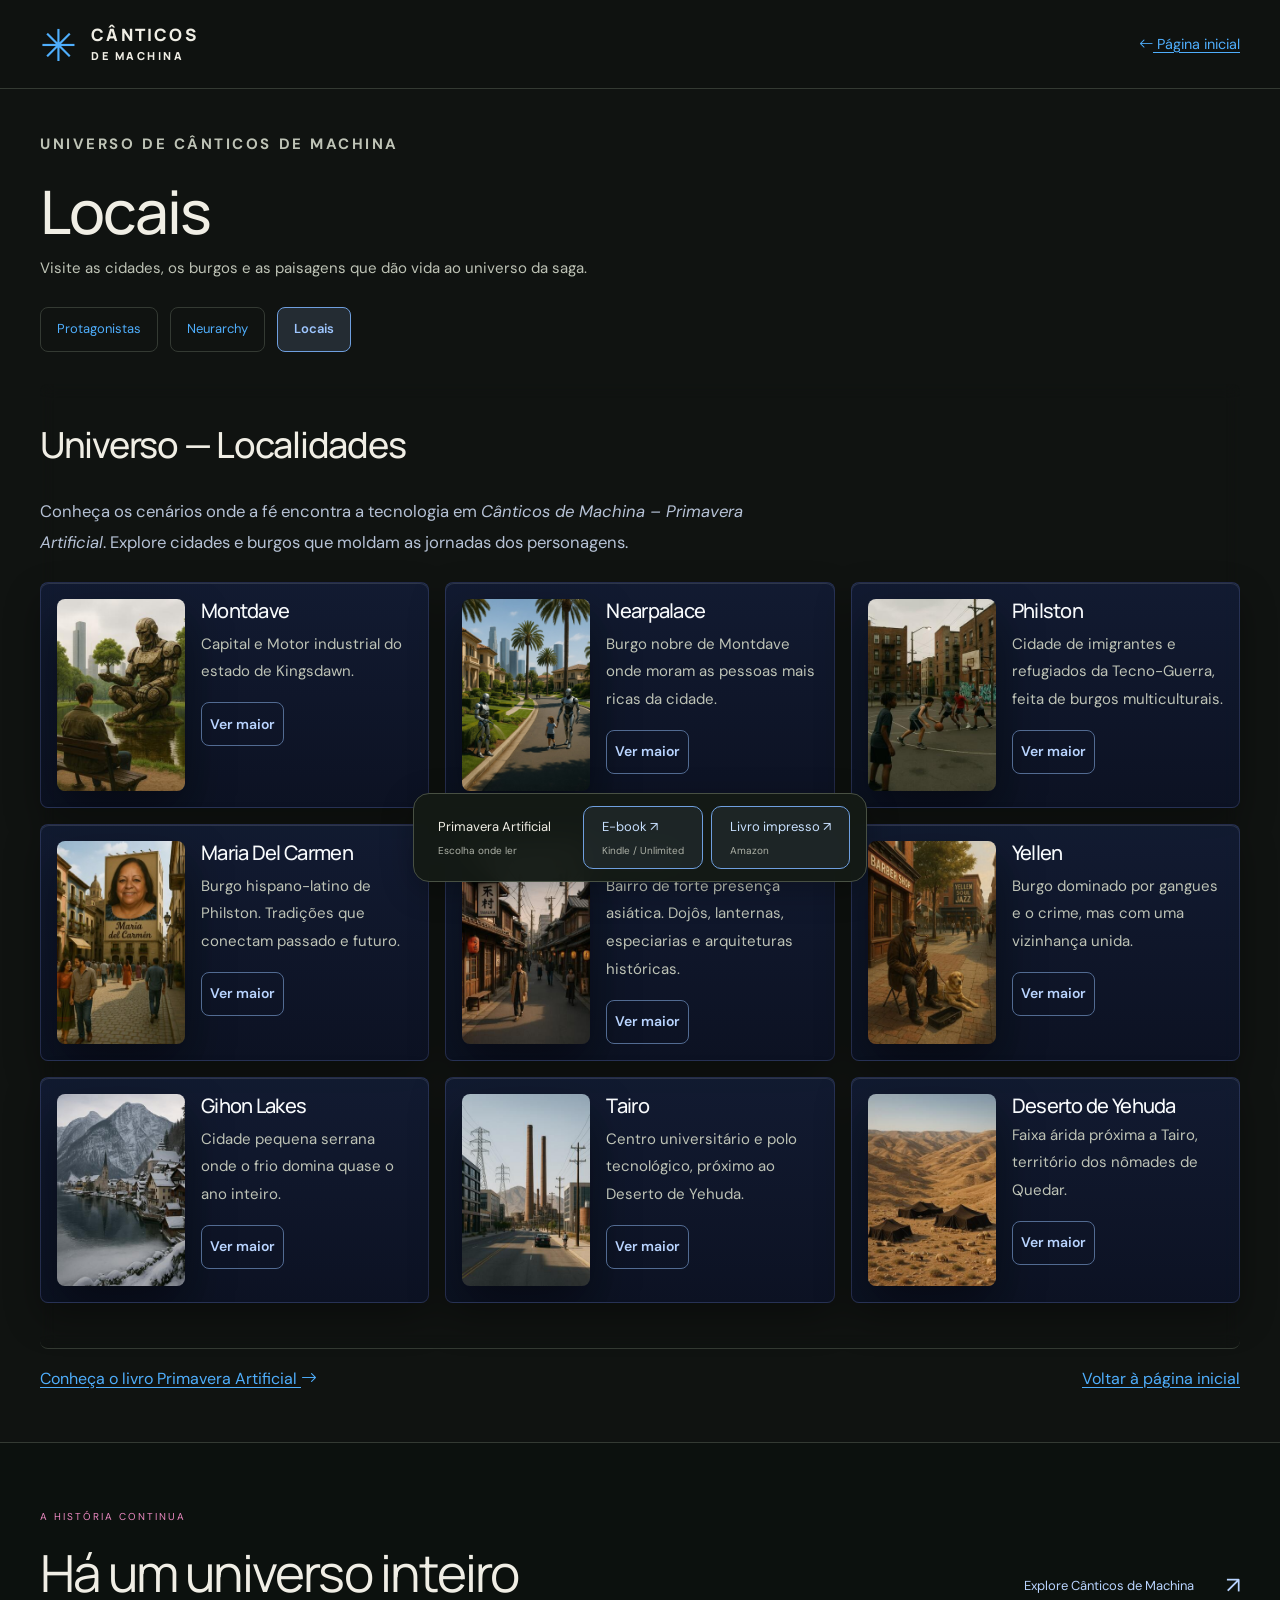
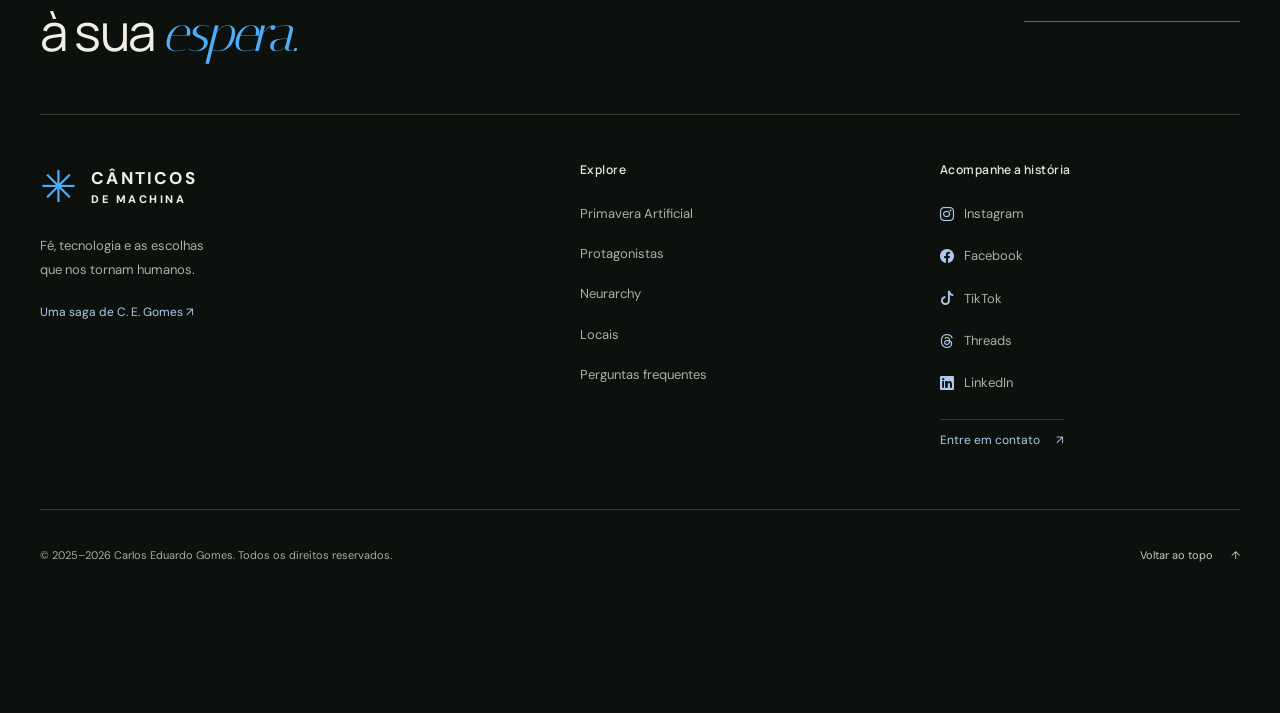
==== locais.html @ 92f034e5 "mudança de layout" ====
<!DOCTYPE html>
<html lang="pt-BR">

<head>
  <!-- Google tag (gtag.js) -->
  <script async src="https://www.googletagmanager.com/gtag/js?id=AW-962271698"></script>
  <script src="./js/analytics.js"></script>

  <meta charset="UTF-8" />
  <meta name="viewport" content="width=device-width, initial-scale=1" />

  <link rel="icon" href="https://www.canticosdemachina.com.br/favicon.ico" type="image/x-icon">
  <link rel="shortcut icon" href="https://www.canticosdemachina.com.br/favicon.ico" type="image/x-icon">

  <title>Locais | Universo de Cânticos de Machina</title>
  <meta name="description"
    content="Visite as cidades, os burgos e as paisagens que dão vida ao universo da saga.">
  <!-- Removido meta keywords (Google ignora) -->
  <meta name="author" content="C. E. Gomes" />
  <!-- Robots com políticas de preview para CTR -->
  <meta name="robots" content="index, follow, max-snippet:-1, max-image-preview:large, max-video-preview:-1" />
  <link rel="canonical" href="https://www.canticosdemachina.com.br/locais.html">
  <meta name="theme-color" content="#050816">

  <!-- Performance -->
  <link rel="preconnect" href="https://fonts.googleapis.com">
  <link rel="preconnect" href="https://fonts.gstatic.com" crossorigin>
  <link rel="preload" as="image" href="./img/logo-nome.png" />

  <!-- Open Graph -->
  <meta property="og:title" content="Locais | Universo de Cânticos de Machina">
  <meta property="og:description"
    content="Visite as cidades, os burgos e as paisagens que dão vida ao universo da saga.">
  <meta property="og:image" content="https://www.canticosdemachina.com.br/img/capa_livro.jpg">
  <meta property="og:image:alt" content="Capa do livro Cânticos de Machina — Primavera Artificial">
  <meta property="og:image:width" content="1200">
  <meta property="og:image:height" content="630">
  <meta property="og:url" content="https://www.canticosdemachina.com.br/locais.html">
  <meta property="og:type" content="website">
  <meta property="og:site_name" content="Cânticos de Machina">
  <meta property="og:locale" content="pt_BR">

  <!-- Twitter -->
  <meta name="twitter:card" content="summary_large_image">
  <meta name="twitter:title" content="Locais | Universo de Cânticos de Machina">
  <meta name="twitter:description" content="Visite as cidades, os burgos e as paisagens que dão vida ao universo da saga.">
  <meta name="twitter:image" content="https://www.canticosdemachina.com.br/img/capa_livro.jpg">

  <!-- Bootstrap / Icons / Fonts -->
  <link href="https://cdn.jsdelivr.net/npm/bootstrap@5.3.3/dist/css/bootstrap.min.css" rel="stylesheet" />
  <link href="https://cdn.jsdelivr.net/npm/bootstrap-icons@1.11.3/font/bootstrap-icons.css" rel="stylesheet" />
  <link
    href="https://fonts.googleapis.com/css2?family=DM+Sans:wght@400;500;600;700&family=Manrope:wght@400;500;600;700;800&family=Italiana&display=swap"
    rel="stylesheet" />
  <link rel="stylesheet" href="./css/styles.css" />
  <link rel="stylesheet" href="./css/editorial.css" />

</head>

<body id="topo" data-design="editorial" class="universe-page">
  <a class="skip-link" href="#conteudo">Pular para o conteúdo principal</a>
  <div class="bg-pattern" aria-hidden="true"></div>
  <nav class="navbar" aria-label="Principal">
    <div class="container universe-navbar">
      <a class="navbar-brand wordmark" href="./index.html" aria-label="Cânticos de Machina — início"><span class="brand-symbol" aria-hidden="true">✳</span><span>CÂNTICOS<span class="brand-bottom">DE MACHINA</span></span></a>
      <a class="universe-home-link" href="./index.html"><i class="bi bi-arrow-left" aria-hidden="true"></i> Página inicial</a>
    </div>
  </nav>
  <main id="conteudo" class="container my-5">
    <header class="universe-heading">
      <p class="universe-eyebrow">Universo de Cânticos de Machina</p>
      <h1>Locais</h1>
      <p>Visite as cidades, os burgos e as paisagens que dão vida ao universo da saga.</p>
      <nav class="universe-tabs" aria-label="Explore o universo"><a class="universe-tab" href="./protagonistas.html">Protagonistas</a>
<a class="universe-tab" href="./neurarchy.html">Neurarchy</a>
<a class="universe-tab" href="./locais.html" aria-current="page">Locais</a></nav>
    </header>
    <section id="universo" class="card-custom" aria-labelledby="titulo-universo">
      <h2 id="titulo-universo"><i class="bi bi-geo-alt-fill" aria-hidden="true"></i> Universo — Localidades</h2>
      <p class="mb-4">Conheça os cenários onde a fé encontra a tecnologia em <em>Cânticos de Machina – Primavera
          Artificial</em>. Explore cidades e burgos que moldam as jornadas dos personagens.</p>

      <div class="row row-cols-1 row-cols-md-2 row-cols-xl-3 g-3">


        <!-- Montdave -->
        <article class="col">
          <div class="h-100 p-3 border rounded-3 bg-white shadow-sm d-flex gap-3 align-items-stretch">
            <div class="thumb-col lg">
              <img class="thumb-fill gallery-trigger" src="./img/localidades/montdave-thumb.jpg"
                data-img="./img/localidades/montdave.jpg" data-alt="Vista industrial de Montdave" data-title="Montdave"
                data-gallery="places" alt="Vista industrial de Montdave" role="button" tabindex="0" width="132"
                height="132" loading="lazy" decoding="async">
            </div>
            <div class="flex-grow-1">
              <h3 class="h5 mb-2">Montdave</h3>
              <p class="mb-2">Capital e Motor industrial do estado de Kingsdawn.</p>
              <button type="button" class="btn btn-sm btn-outline-primary mt-2 gallery-trigger"
                data-img="./img/localidades/montdave.jpg" data-alt="Vista industrial de Montdave" data-title="Montdave"
                data-gallery="places">Ver maior</button>
            </div>
          </div>
        </article>

        <!-- Nearpalace -->
        <article class="col">
          <div class="h-100 p-3 border rounded-3 bg-white shadow-sm d-flex gap-3 align-items-stretch">
            <div class="thumb-col lg">
              <img class="thumb-fill gallery-trigger" src="./img/localidades/nearpalace-thumb.jpg"
                data-img="./img/localidades/nearpalace.jpg" data-alt="Bairro nobre de Nearpalace"
                data-title="Nearpalace" data-gallery="places" alt="Bairro nobre de Nearpalace" role="button"
                tabindex="0" width="132" height="132" loading="lazy" decoding="async">
            </div>
            <div class="flex-grow-1">
              <h3 class="h5 mb-2">Nearpalace</h3>
              <p class="mb-2">Burgo nobre de Montdave onde moram as pessoas mais ricas da cidade.</p>
              <button type="button" class="btn btn-sm btn-outline-primary mt-2 gallery-trigger"
                data-img="./img/localidades/nearpalace.jpg" data-alt="Bairro nobre de Nearpalace"
                data-title="Nearpalace" data-gallery="places">Ver maior</button>
            </div>
          </div>
        </article>

        <!-- Philston -->
        <article class="col">
          <div class="h-100 p-3 border rounded-3 bg-white shadow-sm d-flex gap-3 align-items-stretch">
            <div class="thumb-col lg">
              <img class="thumb-fill gallery-trigger" src="./img/localidades/philston-thumb.jpg"
                data-img="./img/localidades/philston.jpg" data-alt="Vista ilustrada de Philston" data-title="Philston"
                data-gallery="places" alt="Vista ilustrada de Philston" role="button" tabindex="0" width="132"
                height="132" loading="lazy" decoding="async">
            </div>
            <div class="flex-grow-1">
              <h3 class="h5 mb-2">Philston</h3>
              <p class="mb-2">Cidade de imigrantes e refugiados da Tecno-Guerra, feita de burgos multiculturais.</p>
              <button type="button" class="btn btn-sm btn-outline-primary mt-2 gallery-trigger"
                data-img="./img/localidades/philston.jpg" data-alt="Vista ilustrada de Philston" data-title="Philston"
                data-gallery="places">Ver maior</button>
            </div>
          </div>
        </article>

        <!-- Maria Del Carmen -->
        <article class="col">
          <div class="h-100 p-3 border rounded-3 bg-white shadow-sm d-flex gap-3 align-items-stretch">
            <div class="thumb-col lg">
              <img class="thumb-fill gallery-trigger" src="./img/localidades/maria-del-carmen-thumb.jpg"
                data-img="./img/localidades/maria-del-carmen.jpg" data-alt="Cenas festivas em Maria Del Carmen"
                data-title="Maria Del Carmen" data-gallery="places" alt="Cenas festivas em Maria Del Carmen"
                role="button" tabindex="0" width="132" height="132" loading="lazy" decoding="async">
            </div>
            <div class="flex-grow-1">
              <h3 class="h5 mb-2">Maria Del Carmen</h3>
              <p class="mb-2">Burgo hispano-latino de Philston. Tradições que conectam passado e futuro.</p>
              <button type="button" class="btn btn-sm btn-outline-primary mt-2 gallery-trigger"
                data-img="./img/localidades/maria-del-carmen.jpg" data-alt="Cenas festivas em Maria Del Carmen"
                data-title="Maria Del Carmen" data-gallery="places">Ver maior</button>
            </div>
          </div>
        </article>

        <!-- Tamura -->
        <article class="col">
          <div class="h-100 p-3 border rounded-3 bg-white shadow-sm d-flex gap-3 align-items-stretch">
            <div class="thumb-col lg">
              <img class="thumb-fill gallery-trigger" src="./img/localidades/tamura-thumb.jpg"
                data-img="./img/localidades/tamura.jpg" data-alt="Lanternas e dojô em Tamura" data-title="Tamura"
                data-gallery="places" alt="Lanternas e dojô em Tamura" role="button" tabindex="0" width="132"
                height="132" loading="lazy" decoding="async">
            </div>
            <div class="flex-grow-1">
              <h3 class="h5 mb-2">Tamura</h3>
              <p class="mb-2">Bairro de forte presença asiática. Dojôs, lanternas, especiarias e arquiteturas
                históricas.</p>
              <button type="button" class="btn btn-sm btn-outline-primary mt-2 gallery-trigger"
                data-img="./img/localidades/tamura.jpg" data-alt="Lanternas e dojô em Tamura" data-title="Tamura"
                data-gallery="places">Ver maior</button>
            </div>
          </div>
        </article>

        <!-- Yellen -->
        <article class="col">
          <div class="h-100 p-3 border rounded-3 bg-white shadow-sm d-flex gap-3 align-items-stretch">
            <div class="thumb-col lg">
              <img class="thumb-fill gallery-trigger" src="./img/localidades/yellen-thumb.jpg"
                data-img="./img/localidades/yellen.jpg" data-alt="Quadra pública e ruas de Yellen" data-title="Yellen"
                data-gallery="places" alt="Quadra pública e ruas de Yellen" role="button" tabindex="0" width="132"
                height="132" loading="lazy" decoding="async">
            </div>
            <div class="flex-grow-1">
              <h3 class="h5 mb-2">Yellen</h3>
              <p class="mb-2">Burgo dominado por gangues e o crime, mas com uma vizinhança unida.</p>
              <button type="button" class="btn btn-sm btn-outline-primary mt-2 gallery-trigger"
                data-img="./img/localidades/yellen.jpg" data-alt="Quadra pública e ruas de Yellen" data-title="Yellen"
                data-gallery="places">Ver maior</button>
            </div>
          </div>
        </article>

        <!-- Gihon Lakes -->
        <article class="col">
          <div class="h-100 p-3 border rounded-3 bg-white shadow-sm d-flex gap-3 align-items-stretch">
            <div class="thumb-col lg">
              <img class="thumb-fill gallery-trigger" src="./img/localidades/gihon-lakes-thumb.jpg"
                data-img="./img/localidades/gihon-lakes.jpg" data-alt="Paisagem serrana de Gihon Lakes"
                data-title="Gihon Lakes" data-gallery="places" alt="Paisagem serrana de Gihon Lakes" role="button"
                tabindex="0" width="132" height="132" loading="lazy" decoding="async">
            </div>
            <div class="flex-grow-1">
              <h3 class="h5 mb-2">Gihon Lakes</h3>
              <p class="mb-2">Cidade pequena serrana onde o frio domina quase o ano inteiro.</p>
              <button type="button" class="btn btn-sm btn-outline-primary mt-2 gallery-trigger"
                data-img="./img/localidades/gihon-lakes.jpg" data-alt="Paisagem serrana de Gihon Lakes"
                data-title="Gihon Lakes" data-gallery="places">Ver maior</button>
            </div>
          </div>
        </article>


        <!-- Tairo -->
        <article class="col">
          <div class="h-100 p-3 border rounded-3 bg-white shadow-sm d-flex gap-3 align-items-stretch">
            <div class="thumb-col lg">
              <img class="thumb-fill gallery-trigger" src="./img/localidades/tairo-thumb.jpg"
                data-img="./img/localidades/tairo.jpg" data-alt="Campus e parque tecnológico de Tairo"
                data-title="Tairo" data-gallery="places" alt="Campus e parque tecnológico de Tairo" role="button"
                tabindex="0" width="132" height="132" loading="lazy" decoding="async">
            </div>
            <div class="flex-grow-1">
              <h3 class="h5 mb-2">Tairo</h3>
              <p class="mb-2">Centro universitário e polo tecnológico, próximo ao Deserto de Yehuda.</p>
              <button type="button" class="btn btn-sm btn-outline-primary mt-2 gallery-trigger"
                data-img="./img/localidades/tairo.jpg" data-alt="Campus e parque tecnológico de Tairo"
                data-title="Tairo" data-gallery="places">Ver maior</button>
            </div>
          </div>
        </article>

        <!-- Deserto de Yehuda -->
        <article class="col">
          <div class="h-100 p-3 border rounded-3 bg-white shadow-sm d-flex gap-3 align-items-stretch">
            <div class="thumb-col lg">
              <img class="thumb-fill gallery-trigger" src="./img/localidades/deserto-yehuda-thumb.jpg"
                data-img="./img/localidades/deserto-yehuda.jpg" data-alt="Dunas e horizonte no Deserto de Yehuda"
                data-title="Deserto de Yehuda" data-gallery="places" alt="Dunas e horizonte no Deserto de Yehuda"
                role="button" tabindex="0" width="132" height="132" loading="lazy" decoding="async">
            </div>
            <div class="flex-grow-1">
              <div class="d-flex align-items-center justify-content-between mb-1">
                <h3 class="h5 mb-0">Deserto de Yehuda</h3>
              </div>
              <p class="mb-2">Faixa árida próxima a Tairo, território dos nômades de Quedar.</p>
              <button type="button" class="btn btn-sm btn-outline-primary mt-2 gallery-trigger"
                data-img="./img/localidades/deserto-yehuda.jpg" data-alt="Dunas e horizonte no Deserto de Yehuda"
                data-title="Deserto de Yehuda" data-gallery="places">Ver maior</button>
            </div>
          </div>
        </article>

      </div>

    </section>
    <nav class="universe-return" aria-label="Continuar explorando">
      <a href="./index.html#livro">Conheça o livro Primavera Artificial <i class="bi bi-arrow-right" aria-hidden="true"></i></a>
      <a href="./index.html#explore-universo">Voltar à página inicial</a>
    </nav>
  </main>
  <footer class="site-footer editorial-footer" role="contentinfo">
    <div class="container">
      <div class="footer-opening">
        <div><p class="footer-kicker">A HISTÓRIA CONTINUA</p><h2>Há um universo inteiro<br>à sua <em>espera.</em></h2></div>
        <a class="footer-explore" href="./index.html#explore-universo">Explore Cânticos de Machina <span aria-hidden="true">↗</span></a>
      </div>
      <div class="footer-columns">
        <div class="footer-identity">
          <a class="wordmark" href="./index.html" aria-label="Cânticos de Machina — início"><span class="brand-symbol" aria-hidden="true">✳</span><span>CÂNTICOS<span class="brand-bottom">DE MACHINA</span></span></a>
          <p>Fé, tecnologia e as escolhas<br>que nos tornam humanos.</p>
          <a class="footer-author" href="./index.html#sobre">Uma saga de C. E. Gomes <span aria-hidden="true">↗</span></a>
        </div>
        <nav class="footer-navigation" aria-label="Explore o site">
          <h3>Explore</h3>
          <a href="./index.html#livro">Primavera Artificial</a>
          <a href="./protagonistas.html">Protagonistas</a>
          <a href="./neurarchy.html">Neurarchy</a>
          <a href="./locais.html">Locais</a>
          <a href="./index.html#faq">Perguntas frequentes</a>
        </nav>
        <div class="footer-connect">
          <h3>Acompanhe a história</h3>
          <nav class="footer-network" aria-label="Redes sociais">
        <a class="footer-network-link" href="https://www.instagram.com/carlosgomes85" target="_blank" rel="noopener">
          <i class="bi bi-instagram" aria-hidden="true"></i><span>Instagram</span>
        </a>
        <a class="footer-network-link" href="https://www.facebook.com/kdugomes" target="_blank" rel="noopener">
          <i class="bi bi-facebook" aria-hidden="true"></i><span>Facebook</span>
        </a>
        <a class="footer-network-link" href="https://www.tiktok.com/@cadugomes85" target="_blank" rel="noopener">
          <i class="bi bi-tiktok" aria-hidden="true"></i><span>TikTok</span>
        </a>
        <a class="footer-network-link" href="https://www.threads.net/@carlosgomes85" target="_blank" rel="noopener">
          <i class="bi bi-threads" aria-hidden="true"></i><span>Threads</span>
        </a>
        <a class="footer-network-link" href="https://www.linkedin.com/in/carlosgomes85/" target="_blank" rel="noopener">
          <i class="bi bi-linkedin" aria-hidden="true"></i><span>LinkedIn</span>
        </a>
      </nav>
          <a class="footer-contact" href="./index.html#contato">Entre em contato <span aria-hidden="true">↗</span></a>
        </div>
      </div>
      <div class="footer-baseline">
        <p>© 2025–2026 Carlos Eduardo Gomes.<span> Todos os direitos reservados.</span></p>
        <a href="#topo">Voltar ao topo <span aria-hidden="true">↑</span></a>
      </div>
    </div>
  </footer>
<script type="application/ld+json">
{
  "@context":"https://schema.org",
  "@type":"ItemList",
  "name":"Localidades do Universo - Cânticos de Machina",
  "itemListElement":[
    {"@type":"ListItem","position":1,"item":{"@type":"Place","name":"Philston","description":"Cidade de imigrantes formada por burgos e tradições vivas."}},
    {"@type":"ListItem","position":2,"item":{"@type":"Place","name":"Maria Del Carmen","description":"Burgo latino de Philston; palco do Jolgório e do Lamento."}},
    {"@type":"ListItem","position":3,"item":{"@type":"Place","name":"Tamura","description":"Burgo de herança asiática; lanternas, especiarias e dojô."}},
    {"@type":"ListItem","position":4,"item":{"@type":"Place","name":"Yellen","description":"Burgo sob pressão do crime, com forte laço comunitário."}},
    {"@type":"ListItem","position":5,"item":{"@type":"Place","name":"Gihon Lakes","description":"Cidade serrana vizinha; palco de um evento marcante."}},
    {"@type":"ListItem","position":6,"item":{"@type":"Place","name":"Montdave","description":"Polo industrial histórico; influência regional."}},
    {"@type":"ListItem","position":7,"item":{"@type":"Place","name":"Nearpalace","description":"Bairro nobre de Montdave; mansões e shows."}},
    {"@type":"ListItem","position":8,"item":{"@type":"Place","name":"Tairo","description":"Cidade universitária conectada à indústria."}},
    {"@type":"ListItem","position":9,"item":{"@type":"Place","name":"Deserto de Yehuda","description":"Faixa árida próxima a Tairo; território dos nômades de Quedar."}}
  ]
}
</script>
  <div class="modal fade" id="imgModal" tabindex="-1" aria-labelledby="imgModalLabel" aria-hidden="true">
    <div class="modal-dialog modal-dialog-centered modal-xl">
      <div class="modal-content bg-dark text-white position-relative">
        <button class="modal-nav-btn modal-nav-prev" type="button" aria-label="Imagem anterior">
          <i class="bi bi-chevron-left"></i>
        </button>
        <button class="modal-nav-btn modal-nav-next" type="button" aria-label="Próxima imagem">
          <i class="bi bi-chevron-right"></i>
        </button>

        <div class="modal-header border-0">
          <h5 class="modal-title" id="imgModalLabel">Visualização</h5>
          <button type="button" class="btn-close btn-close-white" data-bs-dismiss="modal" aria-label="Fechar"></button>
        </div>

        <div class="modal-body p-0">
          <img id="imgModalPicture" src="" alt="" class="d-block" loading="eager">
          <figcaption id="imgModalCaption" class="p-3 small text-secondary"></figcaption>
        </div>
      </div>
    </div>
  </div>


  <script src="https://cdn.jsdelivr.net/npm/bootstrap@5.3.3/dist/js/bootstrap.bundle.min.js" defer></script>
  <script src="./js/app.js" defer></script>
  <nav class="reading-dock" aria-label="Comprar Primavera Artificial">
    <span>Primavera Artificial<small>Escolha onde ler</small></span>
    <div class="reading-dock-links">
      <a href="https://www.amazon.com.br/dp/B0FL1GM5PG" target="_blank" rel="noopener"><span>E-book ↗</span><small>Kindle / Unlimited</small></a>
      <a href="https://www.amazon.com.br/dp/6552783329" target="_blank" rel="noopener"><span>Livro impresso ↗</span><small>Amazon</small></a>
    </div>
  </nav>
</body>
</html>
---- css/styles.css ----
/* Navegação entre as páginas do universo */
.universe-entry { margin-bottom: 3rem; }
.universe-entry-heading { margin-bottom: 1.5rem; }
.universe-entry-heading h2 { font-size: clamp(1.4rem, 3vw, 2rem); }
.universe-eyebrow { color: #b9c6ff; text-transform: uppercase; letter-spacing: .16em; font-size: .75rem; font-weight: 700; }
.universe-links { display: grid; grid-template-columns: repeat(3, minmax(0, 1fr)); gap: 1rem; }
.universe-link { display: flex; flex-direction: column; padding: 1.5rem; border: 1px solid #536496; border-radius: 16px; background: linear-gradient(145deg, #1b284a, #10192e); color: #e5e7eb; text-decoration: none; transition: border-color .2s, background .2s; }
.universe-link:hover { border-color: #b9c6ff; background: #202e50; }
.universe-link:focus-visible, .universe-tab:focus-visible, .universe-home-link:focus-visible, .universe-return a:focus-visible { outline: 3px solid #c7d2fe; outline-offset: 5px; }
.universe-icon { color: #b9c6ff; font-size: 1.7rem; margin-bottom: .75rem; }
.universe-link h3 { font-size: 1.1rem; color: #fff; }
.universe-link p { color: #cbd5e1; font-size: .9rem; line-height: 1.7; }
.universe-link-label { margin-top: auto; color: #c7d2fe; font-weight: 600; font-size: .9rem; }
.universe-link-label i { margin-left: .4rem; }
.universe-heading { margin-bottom: 2.5rem; }
.universe-heading h1 { font-size: clamp(1.8rem, 5vw, 3rem); overflow-wrap: anywhere; }
.universe-heading > p:not(.universe-eyebrow) { max-width: 46rem; color: #cbd5e1; line-height: 1.8; }
.universe-tabs { display: flex; flex-wrap: wrap; gap: .75rem; margin-top: 1.5rem; }
.universe-tab { padding: .65rem 1rem; border: 1px solid #536496; border-radius: 999px; text-decoration: none; }
.universe-tab[aria-current="page"] { background: #c7d2fe; color: #0b1020; border-color: #c7d2fe; font-weight: 600; }
.universe-navbar { gap: 1rem; }
.universe-home-link { font-size: .9rem; }
.universe-return { display: flex; flex-wrap: wrap; justify-content: space-between; gap: 1.5rem; padding: 1rem 0 2rem; }
body.universe-page { padding-bottom: 0; }
/* As páginas de leitura precisam continuar visíveis, inclusive sem JavaScript. */
.universe-page .card-custom { opacity: 1; transform: none; }
@media (max-width: 767px) {
  .universe-links { grid-template-columns: 1fr; }
  .universe-link { padding: 1.25rem; }
  .universe-icon { display: none; }
  .universe-navbar { justify-content: center !important; padding-bottom: 1rem; }
}

:root {
      --cor-principal: #0b1020;
      --cor-secundaria: #050816;
      --cor-destaque: #8ea2ff;
      --cor-destaque-hover: #b69cff;
      --texto-principal: #e5e7eb;
      --cor-destaque-rgb: 142, 162, 255;
      --cor-destaque-hover-rgb: 182, 156, 255
    }

    html {
      scroll-behavior: smooth
    }

    body {
      background-color: var(--cor-secundaria);
      color: var(--texto-principal);
      font-family: "Poppins", sans-serif;
      transition: background-color .3s, color .3s
    }

    /* acessibilidade */
    .skip-link {
      position: absolute;
      left: -999px;
      top: auto;
      width: 1px;
      height: 1px;
      overflow: hidden
    }

    .skip-link:focus {
      left: 16px;
      top: 10px;
      width: auto;
      height: auto;
      padding: 8px 10px;
      z-index: 2000;
      background: #fff;
      border-radius: 8px;
      box-shadow: 0 4px 12px rgba(0, 0, 0, .15)
    }

    /* títulos & navegação */
    h1,
    h2,
    h3,
    h4,
    h5,
    h6,
    section h2,
    .navbar-brand,
    .navbar-nav .nav-link {
      font-family: 'Orbitron', sans-serif;
      letter-spacing: .5px
    }

    /* fundo */
    .bg-pattern {
      position: fixed;
      inset: 0;
      z-index: -3;
      background:
        radial-gradient(circle at 1px 1px, rgba(0, 0, 0, .06) 1.2px, transparent 1.2px) 0 0/22px 22px,
        linear-gradient(180deg, #f1f5f9 0%, #f9fafb 60%, #ffffff 100%);
      will-change: background-position;
      opacity: .9
    }

    @media (prefers-reduced-motion:no-preference) {
      .bg-pattern {
        animation: gridShift 60s linear infinite
      }

      @keyframes gridShift {
        from {
          background-position: 0 0, 0 0
        }

        to {
          background-position: 200px 0, 0 0
        }
      }
    }

    /* navbar */
    .navbar {
      background-color: var(--cor-principal);
      box-shadow: 0 2px 8px rgba(0, 0, 0, .1)
    }

    .navbar-brand img {
      border-radius: 8px;
      width: 220px;
      height: auto;
      object-fit: contain;
      display: block;
      margin: 10px
    }

    .navbar-nav .nav-link {
      color: var(--texto-principal) !important;
      font-weight: 500
    }

    .navbar-nav .nav-link:hover {
      color: var(--cor-destaque) !important;
      font-weight: 550
    }

    .navbar-toggler {
      border-color: rgba(0, 0, 0, .5)
    }

    .navbar-toggler-icon {
      background-image: url("data:image/svg+xml;charset=utf8,%3Csvg xmlns='http://www.w3.org/2000/svg' viewBox='0 0 30 30'%3E%3Cpath stroke='rgba(31,41,55,0.9)' stroke-width='2' stroke-linecap='round' stroke-miterlimit='10' d='M4 7h22M4 15h22M4 23h22'/%3E%3C/svg%3E")
    }

    /* botões primários/outline (usados em CTAs e mini-CTAs) */
    .btn-outline-primary {
      color: var(--cor-destaque);
      border-color: var(--cor-destaque);
      background-color: transparent
    }

    .btn-outline-primary:hover,
    .btn-outline-primary:focus {
      color: #fff;
      background-color: var(--cor-destaque);
      border-color: var(--cor-destaque)
    }

    .btn-outline-primary:active,
    .btn-outline-primary.active,
    .show>.btn-outline-primary.dropdown-toggle {
      color: #fff;
      background-color: var(--cor-destaque-hover);
      border-color: var(--cor-destaque-hover)
    }

    .btn-check:checked+.btn-outline-primary,
    .btn-check:active+.btn-outline-primary {
      color: #fff;
      background-color: var(--cor-destaque);
      border-color: var(--cor-destaque)
    }

    .btn-outline-primary:disabled,
    .btn-outline-primary.disabled {
      color: rgba(var(--cor-destaque-rgb), .55);
      border-color: rgba(var(--cor-destaque-rgb), .35);
      background-color: transparent
    }

    .btn-outline-primary:focus,
    .btn-outline-primary:focus-visible {
      box-shadow: 0 0 0 .25rem rgba(var(--cor-destaque-rgb), .25)
    }

    .btn-primary {
      background-color: var(--cor-destaque);
      border: none;
      font-size: 1.1rem;
      padding: 12px 28px;
      font-weight: 600
    }

    .btn-primary:hover,
    .btn-primary:focus {
      background-color: var(--cor-destaque-hover);
      transform: translateY(-2px);
      box-shadow: 0 4px 12px rgba(0, 0, 0, .15)
    }

    /* header */
    .parallax-header {
      position: relative;
      color: #fff;
      min-height: 700px;
      display: flex;
      align-items: center;
      overflow: hidden;
      z-index: 0
    }


    @media (max-width: 992px) {
      .parallax-header {
        min-height: 450px;
      }
    }

    .parallax-header::before {
      content: "";
      position: absolute;
      inset: 0;
      background: url("../img/banner.png") center/cover no-repeat;
      transform: scale(1.08);
      z-index: -2
    }

    .parallax-header::after {
      content: "";
      position: absolute;
      inset: 0;
      background: rgba(0, 0, 0, .38);
      z-index: -1
    }

    .parallax-header .container {
      position: relative;
      z-index: 1
    }

    .parallax-header h1 {
      font-size: clamp(2.5rem, 5vw, 3.5rem);
      font-weight: 700
    }

    .parallax-header h2 {
      font-size: clamp(1.8rem, 3vw, 2.2rem);
      font-weight: 600
    }

    .parallax-header h3 {
      font-size: 1.2rem;
      font-weight: 400;
      margin-top: 25px;
      color: #e5e7eb
    }

    .parallax-header p.lead {
      color: #e8e8ff;
      text-shadow: 0 0 10px rgba(150, 100, 255, 0.4);
    }

    .parallax-header p.lead strong {
      color: #c7b6ff;
    }

    .parallax-header p.lead em {
      color: #ffffff;
      font-style: normal;
      text-decoration: underline;
      text-decoration-color: #7f6eff;
    }

    .cta-wrap {
      margin-top: 18px;
      display: flex;
      gap: 12px;
      flex-wrap: wrap
    }

    /* títulos de seção e notas de preço */
    section h2 {
      color: var(--cor-destaque);
      font-weight: 600;
      margin-bottom: 20px
    }

    .price-note {
      font-size: .85rem;
      color: #334155;
      background: #c8bfdd;
      border-left: 4px solid var(--cor-destaque);
      opacity: 85%;
      padding: .5rem .4rem;
      border-radius: .25rem
    }

    /* cards */
    .card-custom {
      background: #fff;
      border: none;
      border-radius: 16px;
      padding: 30px;
      box-shadow: 0 8px 24px rgba(0, 0, 0, .06);
      margin-bottom: 50px;
      opacity: 0;
      transform: translateY(20px);
      transition: all .6s ease
    }

    .card-custom.show {
      opacity: 1;
      transform: translateY(0)
    }

    .card-custom:hover {
      transform: scale(1.02)
    }

    .card-custom:nth-of-type(1) {
      transition-delay: .2s
    }

    .card-custom:nth-of-type(2) {
      transition-delay: .4s
    }

	@media (max-width: 991.98px) {
	  .card-custom {
		padding: 20px 18px;
		margin-bottom: 32px;
	  }
	}

    /* retratos / capa do livro */
    .avatar {
      width: 250px;
      height: 250px;
      border-radius: 20%;
      object-fit: cover;
      border: 0;
      box-shadow: 0 4px 12px rgba(0, 0, 0, .15)
    }

    .char-portrait {
      width: 100%;
      max-width: 320px;
      aspect-ratio: 4/5;
      object-fit: cover;
      border-radius: 16px;
      box-shadow: 0 8px 24px rgba(0, 0, 0, .08);
      border: 0
    }

    .capa-livro {
      width: 60%;
      border: 2px solid #e0e0e0;
      box-shadow: 0 8px 24px rgba(0, 0, 0, .1);
      border-radius: 12px
    }

    @media (min-width:992px) {
      .capa-livro {
        width: 85%
      }
    }

    /* menu social (desktop) */
    .social-menu {
      position: fixed;
      top: 50%;
      right: 0;
      transform: translateY(-50%);
      display: flex;
      flex-direction: column;
      gap: 15px;
      padding: 10px;
      background: rgba(255, 255, 255, .9);
      border-radius: 8px 0 0 8px;
      box-shadow: -2px 4px 12px rgba(0, 0, 0, .2);
      z-index: 999
    }

    .social-menu a {
      color: var(--texto-principal);
      font-size: 22px;
      transition: all .3s
    }

    .social-menu a:hover {
      color: var(--cor-destaque);
      transform: scale(1.2)
    }

    @media (max-width:768px) {
      .social-menu {
        display: none
      }
    }

    /* ========== MOBILE CTA (dock) ========== */
    .mobile-cta {
      position: fixed;
      left: 0;
      right: 0;
      bottom: 0;
      z-index: 1100;
      display: none;
      background: rgba(255, 255, 255, .78);
      -webkit-backdrop-filter: blur(10px);
      backdrop-filter: blur(10px);
      border-top: 1px solid rgba(15, 23, 42, .1);
      box-shadow: 0 -6px 24px rgba(0, 0, 0, .12);
      padding-bottom: calc(8px + env(safe-area-inset-bottom, 0px));
    }

    @media (max-width: 768px) {
      .mobile-cta {
        display: block
      }
    }

    .mobile-cta .cta-label {
      font-size: .78rem;
      font-weight: 600;
      color: #374151;
      letter-spacing: .2px;
      margin: 0 4px 8px;
      text-align: center;
    }

    .mobile-cta .cta-text {
      line-height: 1.25;
    }

    .mobile-cta .btn-cta-dock,
    .mobile-cta .btn-cta-dock__btn {
      min-height: 60px;
    }

    @supports (height: 1lh) {
      .mobile-cta .btn-cta-dock {
        min-height: calc(2lh + 16px);
      }
    }

    .mobile-cta .btn-cta-dock__btn.dropdown-toggle {
      padding-right: 18px;
    }

    .mobile-cta .btn-cta-dock {
      overflow: hidden;
    }

    .mobile-cta .btn-cta-dock.dropup {
      overflow: visible;
    }

    @media (max-width:360px) {
      .mobile-cta .cta-title {
        word-break: break-word;
      }
    }

    .cta-dock {
      display: grid;
      grid-template-columns: repeat(3, minmax(0, 1fr));
      gap: 10px;
      align-items: stretch;
    }

    .btn-cta-dock {
      position: relative;
      display: flex;
      align-items: center;
      gap: 10px;
      padding: 10px 12px;
      border-radius: 14px;
      background: #fff;
      border: 1px solid #e5e7eb;
      box-shadow: 0 6px 16px rgba(0, 0, 0, .06);
      text-decoration: none;
      color: #111827;
      min-height: 48px;
      transition: transform .12s ease, box-shadow .12s ease, border-color .12s ease;
      overflow: hidden;
    }

    .btn-cta-dock:hover {
      transform: translateY(-1px);
      box-shadow: 0 10px 22px rgba(0, 0, 0, .08);
      border-color: var(--cor-destaque, #2a2bb5);
    }

    .btn-cta-dock:active {
      transform: translateY(0);
    }

    .btn-cta-primary {
      background: linear-gradient(180deg, var(--cor-destaque, #2a2bb5), var(--cor-destaque-hover, #4536d8));
      color: #fff;
      border-color: transparent;
    }

    .btn-cta-primary:hover {
      box-shadow: 0 12px 26px rgba(42, 43, 181, .35);
    }

    .cta-icon {
      font-size: 1.15rem;
      line-height: 1;
      display: grid;
      place-items: center;
    }

    .cta-text {
      display: flex;
      flex-direction: column;
      line-height: 1.1;
    }

    .cta-title {
      font-weight: 700;
      font-size: .95rem;
      letter-spacing: .1px;
    }

    .cta-sub {
      font-size: .72rem;
      color: #6b7280;
    }

    .cta-badge {
      position: absolute;
      top: 6px;
      right: 6px;
      font-size: .66rem;
      font-weight: 700;
      background: #10b981;
      color: #fff;
      padding: .15rem .4rem;
      border-radius: 999px;
    }

    .btn-cta-dock.dropup {
      padding: 0;
      overflow: visible;
    }

    .btn-cta-dock__btn {
      all: unset;
      display: flex;
      align-items: center;
      gap: 10px;
      padding: 10px 12px;
      width: 100%;
      height: 100%;
      cursor: pointer;
      border-radius: 14px;
    }

    .btn-cta-dock__btn:focus {
      outline: 2px solid rgba(48, 64, 208, .35);
      outline-offset: 2px;
    }

    .dropdown-menu-mobile-aval {
      position: absolute !important;
      top: auto !important;
      bottom: calc(100% + 6px) !important;
      right: 0 !important;
      left: auto !important;
      transform: none !important;
      width: max-content;
      min-width: 220px;
      max-width: calc(100vw - 16px);
      white-space: normal;
      overflow-wrap: anywhere;
      z-index: 1201;
    }

    @media (max-width:360px) {
      .cta-text .cta-sub {
        display: none;
      }

      .cta-title {
        font-size: .9rem;
      }
    }

    .mobile-cta.is-hidden {
      transform: translateY(110%);
      transition: transform .24s ease;
    }

    .mobile-cta.is-visible {
      transform: translateY(0);
      transition: transform .24s ease;
    }

    @media (prefers-reduced-motion: reduce) {

      .btn-cta-dock,
      .mobile-cta {
        transition: none;
        transform: none;
      }
    }

    /* Social icons dentro do mobile-cta */
    .mobile-cta .cta-social {
      display: grid;
      grid-template-columns: repeat(4, minmax(0, 1fr));
      gap: 10px;
      margin-top: 8px;
    }

    .mobile-cta .btn-ico {
      display: flex;
      align-items: center;
      justify-content: center;
      height: 48px;
      border-radius: 14px;
      background: #fff;
      border: 1px solid #e5e7eb;
      box-shadow: 0 6px 16px rgba(0, 0, 0, .06);
      text-decoration: none;
      color: #111827;
      transition: transform .12s ease, box-shadow .12s ease, border-color .12s ease;
    }

    .mobile-cta .btn-ico:hover {
      transform: translateY(-1px);
      box-shadow: 0 10px 22px rgba(0, 0, 0, .08);
      border-color: var(--cor-destaque, #2a2bb5);
    }

    .mobile-cta .btn-ico:focus {
      outline: 2px solid rgba(48, 64, 208, .35);
      outline-offset: 2px;
    }

    .mobile-cta .btn-ico i {
      font-size: 1.25rem;
      line-height: 1;
    }


    .contact-chip {
      display: flex;
      align-items: center;
      gap: 10px;
      padding: 12px 14px;
      border-radius: 12px;
      text-decoration: none;
      background: #fff;
      border: 1px solid #e5e7eb;
      box-shadow: 0 4px 14px rgba(0, 0, 0, .04);
      transition: transform .15s ease, box-shadow .15s ease, border-color .15s ease;
      color: var(--texto-principal)
    }

    .contact-chip i {
      font-size: 18px
    }

    .contact-chip .label {
      font-weight: 600;
      letter-spacing: .2px
    }

    .contact-chip .sub {
      font-size: 12px;
      color: #6b7280;
      margin-left: auto
    }

    .contact-chip:hover {
      transform: translateY(-2px);
      border-color: var(--cor-destaque);
      box-shadow: 0 8px 20px rgba(0, 0, 0, .08);
      color: var(--texto-principal)
    }

    #universo article .shadow-sm,
    #neurarchy .shadow-sm {
      transition: transform .15s ease, box-shadow .15s ease
    }

    #universo article .shadow-sm:hover,
    #neurarchy .shadow-sm:hover {
      transform: translateY(-2px);
      box-shadow: 0 12px 24px rgba(0, 0, 0, .10)
    }

    #neurarchy .h6 {
      letter-spacing: .2px
    }

    .thumb-col {
      flex: 0 0 112px;
      max-width: 112px;
      align-self: stretch;
      display: flex
    }

    .thumb-fill {
      width: 100%;
      height: 100%;
      border-radius: 12px;
      object-fit: cover;
      box-shadow: 0 2px 10px rgba(0, 0, 0, .08);
      cursor: zoom-in
    }

    .thumb-fill:focus {
      outline: 2px solid var(--cor-destaque);
      outline-offset: 2px
    }

    .thumb-col.lg {
      flex-basis: 132px;
      max-width: 132px
    }

    .modal-nav-btn {
      position: absolute;
      top: 50%;
      transform: translateY(-50%);
      border: 0;
      background: rgba(0, 0, 0, .35);
      color: #fff;
      width: 42px;
      height: 42px;
      border-radius: 50%;
      display: grid;
      place-items: center
    }

    .modal-nav-btn:hover {
      background: rgba(0, 0, 0, .55)
    }

    .modal-nav-prev {
      left: 12px
    }

    .modal-nav-next {
      right: 12px
    }

    #imgModal .modal-dialog {
      --viewer-top-offset: 96px;
      max-width: min(92vw, 1120px);
      margin: var(--viewer-top-offset) auto 1.25rem;
      transition: max-width .18s ease;
    }

    #imgModal.is-portrait .modal-dialog {
      max-width: min(92vw, 760px);
    }

    #imgModal.is-square .modal-dialog {
      max-width: min(92vw, 900px);
    }

    #imgModal.is-landscape .modal-dialog {
      max-width: min(96vw, 1320px);
    }

    #imgModal .modal-content {
      max-height: calc(100svh - var(--viewer-top-offset) - 1.25rem);
      overflow: hidden;
    }

    #imgModal .modal-body {
      display: grid;
      grid-template-rows: minmax(0, 1fr) auto;
      min-height: 0;
      background:
        radial-gradient(circle at 50% 14%, rgba(142, 162, 255, .14), transparent 42%),
        #050816;
    }

    #imgModalPicture {
      display: block;
      width: auto;
      height: auto;
      max-width: 100%;
      max-height: calc(100svh - var(--viewer-top-offset) - 8.25rem);
      object-fit: contain;
      justify-self: center;
      align-self: center;
      background: #050816;
    }

    #imgModalCaption {
      max-height: 5rem;
      overflow-y: auto;
      width: 100%;
      border-top: 1px solid rgba(142, 162, 255, .14);
      background: rgba(5, 8, 22, .72);
    }

    @media (max-width: 768px) {
      #imgModal .modal-dialog {
        width: calc(100vw - 24px);
        max-width: calc(100vw - 24px);
        --viewer-top-offset: 64px;
        margin: var(--viewer-top-offset) auto 0;
      }

      #imgModal .modal-content {
        min-height: calc(100svh - var(--viewer-top-offset));
        max-height: calc(100svh - var(--viewer-top-offset));
        border-radius: 0 !important;
      }

      #imgModalPicture {
        max-width: 100%;
        max-height: calc(100svh - var(--viewer-top-offset) - 8rem);
      }

      .modal-nav-prev {
        left: 8px;
      }

      .modal-nav-next {
        right: 8px;
      }
    }

    .quote-hero {
      position: relative;
      background: linear-gradient(135deg, #102d4a 0%, #34428f 100%);
      color: #fff;
      border-radius: 16px;
      padding: clamp(20px, 3.5vw, 40px);
      overflow: hidden;
      box-shadow: 0 10px 28px rgba(0, 0, 0, .18)
    }

    .quote-hero::after {
      content: "";
      position: absolute;
      inset: -20%;
      background:
        radial-gradient(1200px 1200px at 110% 20%, rgba(255, 255, 255, .08), transparent 60%),
        radial-gradient(900px 900px at -20% 120%, rgba(255, 255, 255, .06), transparent 60%);
      pointer-events: none
    }

    .quote-hero blockquote {
      margin: 0;
      font-size: clamp(1.05rem, 2.1vw, 1.35rem);
      line-height: 1.6
    }

    .quote-hero .quote-mark {
      font-size: clamp(2.6rem, 6vw, 4rem);
      line-height: 1;
      opacity: .35;
      margin-right: .35rem
    }

    .quote-hero .who {
      margin-top: 14px;
      font-weight: 600;
      letter-spacing: .2px;
      color: #cfe8ff
    }

    .review-card {
      background: #fff;
      border: 1px solid #e5e7eb;
      border-radius: 14px;
      padding: 18px;
      height: 100%;
      box-shadow: 0 6px 16px rgba(0, 0, 0, .06)
    }

    .review-card .name {
      font-weight: 700;
      margin-bottom: 2px
    }

    .stars {
      color: #f59e0b
    }

    .review-card p {
      margin-bottom: .6rem
    }

@media (min-width:768px) and (max-width:1199.98px) {
  /* Deixa o conteúdo mais “esparramado” no tablet */
  main.container,
  header .container {
    max-width: 100% !important;
    padding-left: 1.25rem;
    padding-right: 1.25rem;
  }

  /* Mantém um espaçamento razoável entre colunas */
  .row.g-2 {
    --bs-gutter-x: 1.25rem;
  }

  .row.g-3 {
    --bs-gutter-x: 1.5rem;
  }
}

/* Telas entre 576px e 768px: reduzir “tubinho” central */
@media (min-width: 576px) and (max-width: 767.98px) {
  /* Header e main usando quase toda a largura */
  header .container,
  main.container {
    max-width: 100% !important;
    padding-left: 1rem;
    padding-right: 1rem;
  }

  /* Conteúdo dentro do menu flutuante inferior */
  .mobile-cta .container {
    max-width: 100% !important;
    padding-left: 0.75rem;
    padding-right: 0.75rem;
  }
}

/* NAVBAR mais fluida em telas menores (até ~tablet) */
@media (max-width: 991.98px) {
  .navbar .container {
    max-width: 100% !important;
    padding-left: 1rem;
    padding-right: 1rem;
  }
}


    .site-footer {
      --footer-bg-1: #0b2744;
      --footer-bg-2: #1a1d36;
      --footer-text: #eaf2ff;
      --footer-pill-bg: rgba(255, 255, 255, .08);
      --footer-pill-brd: rgba(255, 255, 255, .18);
      background: linear-gradient(180deg, var(--footer-bg-1), var(--footer-bg-2));
      color: var(--footer-text);
      padding: 40px 0 30px;
      text-align: center;
      position: relative
    }

    .site-footer::before {
      content: "";
      position: absolute;
      top: 0;
      left: 0;
      right: 0;
      height: 3px;
      background: linear-gradient(90deg, #2a2bb5, #4536d8 40%, #2a2bb5 80%);
      opacity: .9
    }

    .footer-title {
      font-size: 1.1rem;
      font-weight: 600;
      margin-bottom: 20px;
      letter-spacing: .5px
    }

    .footer-social {
      display: flex;
      justify-content: center;
      flex-wrap: wrap;
      gap: 10px;
      margin-bottom: 18px
    }

    .footer-pill {
      display: inline-flex;
      align-items: center;
      gap: .45rem;
      padding: 8px 14px;
      border-radius: 999px;
      background: var(--footer-pill-bg);
      border: 1px solid var(--footer-pill-brd);
      color: var(--footer-text);
      text-decoration: none;
      font-weight: 500;
      transition: all .2s ease
    }

    .footer-pill:hover {
      background: rgba(255, 255, 255, .14);
      border-color: rgba(255, 255, 255, .28);
      transform: translateY(-1px);
      color: #fff
    }

    .footer-copy {
      font-size: .9rem;
      opacity: .8;
      margin: 0
    }

    .footer-pill:focus {
      outline: 2px solid #c8d3ff;
      outline-offset: 2px
    }

    .card-custom.banner-agur {
      padding: 0 !important;
      overflow: hidden;
      display: grid;
      grid-template-columns: clamp(160px, 32vw, 460px) 1fr;
      border-radius: 16px
    }

    .banner-agur .agur-illustration {
      background: url("../img/banners/agur.png") 22% center/cover no-repeat;
      min-height: clamp(300px, 48vw, 560px)
    }

    .banner-agur .agur-text.quote-hero {
      border-radius: 0;
      box-shadow: none;
      display: flex;
      flex-direction: column;
      justify-content: center;
      padding: clamp(20px, 4vw, 40px)
    }

    .banner-agur blockquote {
      margin-bottom: .5rem
    }

    .banner-agur .who {
      margin-bottom: .75rem
    }

    @media (max-width:768px) {
      .card-custom.banner-agur {
        grid-template-columns: 1fr
      }

      .banner-agur .agur-illustration {
        min-height: 600px
      }
    }


    .banner-guitarrista {
      position: relative;
      overflow: hidden;
      border-radius: 16px;
      padding: 0 !important
    }

    .banner-guitarrista-img {
      background: url("../img/banners/banner-guitarrista.png") center center/cover no-repeat;
      min-height: clamp(450px, 50vw, 620px);
      filter: brightness(.85)
    }

    .banner-guitarrista-texto {
      position: absolute;
      inset: 0;
      display: flex;
      align-items: flex-end;
      justify-content: center;
      text-align: center;
      padding: 30px;
      background: linear-gradient(to top, rgba(0, 0, 0, .55) 10%, transparent 60%)
    }

    .banner-guitarrista-texto h3 {
      font-family: 'Orbitron', sans-serif;
      font-weight: 600;
      color: #fff;
      text-shadow: 0 0 8px rgba(0, 0, 0, .6);
      font-size: clamp(1rem, 2.8vw, 1.8rem);
      line-height: 1.4;
      letter-spacing: .5px;
      margin: 0
    }

    @media (max-width:768px) {
      .banner-guitarrista-texto {
        align-items: center;
        background: linear-gradient(to top, rgba(0, 0, 0, .3) 30%, transparent 70%);
        padding: 20px
      }
    }

    @media (prefers-reduced-motion:reduce) {

      .card-custom,
      .card-custom:hover {
        transition: none;
        transform: none
      }
    }

    .card-custom.banner-lancamento {
      padding: 0 !important;
      overflow: hidden;
      display: grid;
      grid-template-columns: 1fr clamp(160px, 32vw, 460px);
      border-radius: 16px;
    }

    .banner-lancamento .lanc-illustration {
      background: url("../img/banners/lancamento.png") center center/cover no-repeat;
      min-height: clamp(300px, 48vw, 560px);
    }

    .banner-lancamento .lanc-text.quote-hero {
      border-radius: 0;
      box-shadow: none;
      display: flex;
      flex-direction: column;
      justify-content: center;
      padding: clamp(20px, 4vw, 40px);
    }

    .banner-lancamento blockquote {
      margin-bottom: .5rem;
    }

    .banner-lancamento .who {
      margin-top: .75rem;
    }

    @media (max-width: 768px) {
      .card-custom.banner-lancamento {
        grid-template-columns: 1fr;
      }

      .banner-lancamento .lanc-text {
        order: 1;
      }

      .banner-lancamento .lanc-illustration {
        order: 2;
        min-height: 600px;
      }
    }

    .card-custom.banner-adonijah {
      padding: 0 !important;
      overflow: hidden;
      display: grid;
      grid-template-columns: clamp(160px, 32vw, 460px) 1fr;
      border-radius: 16px;
    }

    .banner-adonijah .adonijah-illustration {
      background: url("../img/banners/adonijah.png") center center/cover no-repeat;
      min-height: clamp(300px, 48vw, 560px);
    }

    .banner-adonijah .adonijah-text.quote-hero {
      border-radius: 0;
      box-shadow: none;
      display: flex;
      flex-direction: column;
      justify-content: center;
      padding: clamp(20px, 4vw, 40px);
    }

    .banner-adonijah blockquote {
      margin-bottom: .5rem;
    }

    .banner-adonijah .who {
      margin-top: .75rem;
    }

    @media (max-width: 768px) {
      .card-custom.banner-adonijah {
        grid-template-columns: 1fr;
      }

      .banner-adonijah .adonijah-illustration {
        min-height: 600px;
      }
    }

    .video-grid {
      display: grid;
      grid-template-columns: repeat(auto-fit, minmax(280px, 1fr));
      gap: 1.8rem;
      justify-items: center;
      align-items: start;
      margin-top: 1.5rem;
    }

    .video-item {
      text-align: center;
      max-width: 420px;
    }

    .short-embed {
      position: relative;
      isolation: isolate;
      width: 100%;
      padding: 4px;
      border-radius: 14px;
      background: linear-gradient(135deg,
          rgba(120, 50, 255, 0.45),
          rgba(20, 25, 60, 0.75));
      background-size: 300% 300%;
      animation: gradientShift 10s ease infinite;
      box-shadow: 0 0 18px rgba(20, 25, 60, 0.35),
        0 0 28px rgba(120, 50, 255, 0.18);
      transition: transform .3s ease, box-shadow .3s ease;
    }

    .short-embed iframe {
      width: 100%;
      aspect-ratio: 9 / 16;
      border: 0;
      border-radius: 10px;
      background: #000;
    }

    .short-embed::after {
      content: "";
      position: absolute;
      inset: -10px;
      border-radius: 20px;
      z-index: -1;
      pointer-events: none;
      background: conic-gradient(from 0deg,
          rgba(120, 50, 255, 0.35),
          rgba(20, 25, 60, 0.5),
          rgba(120, 50, 255, 0.35),
          rgba(20, 25, 60, 0.5));
      filter: blur(12px);
      opacity: .25;
      animation: neonPulse 3.2s ease-in-out infinite;
    }

    .short-embed:hover {
      transform: translateY(-2px);
      box-shadow: 0 0 25px rgba(120, 50, 255, .4),
        0 0 40px rgba(20, 25, 60, .3);
    }

    .short-embed:hover::after {
      opacity: .35;
      filter: blur(14px);
    }

    .video-title {
      font-weight: 600;
      color: var(--cor-destaque);
      text-shadow: none;
    }

    .video-subtitle {
      font-size: 1rem;
      color: var(--texto-principal);
      opacity: 0.9;
      margin-bottom: 1rem;
    }

    .video-caption {
      margin-top: 0.8rem;
      font-size: 1rem;
      font-weight: 500;
      color: #575656;
      text-shadow: none;
      letter-spacing: 0.3px;
    }

    .fade-in {
      opacity: 0;
      transform: translateY(30px);
      transition: opacity 0.8s ease, transform 0.8s ease;
    }

    .fade-in.visible {
      opacity: 1;
      transform: translateY(0);
    }

    @keyframes gradientShift {
      0% {
        background-position: 0% 50%;
      }

      50% {
        background-position: 100% 50%;
      }

      100% {
        background-position: 0% 50%;
      }
    }

    @keyframes neonPulse {

      0%,
      100% {
        opacity: .28;
        transform: scale(.985);
      }

      50% {
        opacity: .55;
        transform: scale(1);
      }
    }

    @media (prefers-reduced-motion: reduce) {

      .short-embed,
      .short-embed::after,
      .fade-in {
        animation: none !important;
        transition: none !important;
      }
    }

    @supports not (aspect-ratio: 1) {
      .short-embed {
        position: relative;
      }

      .short-embed::before {
        content: "";
        display: block;
        padding-top: calc(16 / 9 * 100%);
      }

      .short-embed iframe {
        position: absolute;
        inset: 0;
        width: 100%;
        height: 100%;
      }
    }

    /* Refinamento visual geral */
    :root {
      --surface-soft: rgba(15, 23, 42, .88);
      --line-soft: rgba(142, 162, 255, .22);
      --shadow-soft: 0 18px 48px rgba(0, 0, 0, .34);
      --shadow-lift: 0 24px 58px rgba(0, 0, 0, .44);
      --accent-gold: #fbbf24;
    }

    body {
      line-height: 1.72;
      overflow-x: hidden;
    }

    main.container {
      max-width: 1180px;
    }

    .navbar {
      position: sticky;
      top: 0;
      z-index: 1080;
      background: rgba(255, 255, 255, .92);
      -webkit-backdrop-filter: blur(16px);
      backdrop-filter: blur(16px);
      border-bottom: 1px solid rgba(15, 23, 42, .08);
      box-shadow: 0 8px 28px rgba(15, 23, 42, .08);
    }

    .navbar .container {
      max-width: 1280px;
    }

    .navbar-brand img {
      width: clamp(150px, 17vw, 210px);
      margin: 6px 0;
    }

    .navbar-nav {
      align-items: center;
      gap: 2px;
    }

    .navbar-nav .nav-link {
      border-radius: 999px;
      font-size: .78rem;
      line-height: 1.15;
      padding: .48rem .66rem !important;
      transition: background-color .18s ease, color .18s ease, transform .18s ease;
    }

    .navbar-nav .nav-link:hover,
    .navbar-nav .nav-link:focus {
      background: rgba(42, 43, 181, .08);
      transform: translateY(-1px);
      font-weight: 500;
    }

    .navbar-nav .dropdown-menu {
      border: 1px solid rgba(15, 23, 42, .08);
      border-radius: 12px;
      box-shadow: 0 18px 38px rgba(15, 23, 42, .14);
      padding: .45rem;
    }

    .navbar-nav .dropdown-item {
      border-radius: 8px;
      color: var(--texto-principal);
      font-size: .82rem;
      font-weight: 500;
      padding: .48rem .72rem;
    }

    .navbar-nav .dropdown-item:hover,
    .navbar-nav .dropdown-item:focus {
      background: rgba(42, 43, 181, .08);
      color: var(--cor-destaque);
    }

    .parallax-header {
      min-height: min(760px, calc(100svh - 78px));
      align-items: flex-end;
      padding: clamp(90px, 12vh, 150px) 0 clamp(56px, 9vh, 92px);
    }

    .parallax-header::before {
      background-position: center top;
      transform: scale(1.02);
    }

    .parallax-header::after {
      background:
        linear-gradient(180deg, rgba(4, 9, 22, .24) 0%, rgba(4, 9, 22, .58) 52%, rgba(4, 9, 22, .78) 100%),
        radial-gradient(circle at 50% 42%, rgba(42, 43, 181, .22), transparent 38%);
    }

    .parallax-header .container {
      max-width: 1040px;
      text-shadow: 0 12px 30px rgba(0, 0, 0, .55);
    }

    .parallax-header h1 {
      font-size: clamp(2.35rem, 7vw, 5.4rem);
      line-height: .98;
      margin-bottom: .35rem;
    }

    .parallax-header h2 {
      color: #eef2ff;
      font-size: clamp(1.35rem, 3vw, 2.25rem);
      margin-bottom: 1rem;
    }

    .parallax-header h3 {
      max-width: 760px;
      margin-inline: auto;
      color: #f8fafc;
      font-size: clamp(1rem, 1.7vw, 1.24rem);
      line-height: 1.65;
    }

    .btn,
    .contact-chip,
    .review-card,
    .accordion-item,
    .card-custom,
    .quote-hero,
    .short-embed,
    .capa-livro,
    .char-portrait,
    .avatar,
    .thumb-fill {
      border-radius: 8px !important;
    }

    .btn-primary {
      min-height: 48px;
      border: 1px solid rgba(255, 255, 255, .16);
      background: linear-gradient(135deg, var(--cor-destaque), var(--cor-destaque-hover));
      box-shadow: 0 12px 28px rgba(42, 43, 181, .24);
      transition: transform .18s ease, box-shadow .18s ease;
    }

    .btn-primary:hover,
    .btn-primary:focus {
      box-shadow: 0 16px 34px rgba(42, 43, 181, .32);
    }

    .btn-outline-primary {
      border-width: 1.5px;
      font-weight: 600;
    }

    .price-note {
      display: inline-block;
      max-width: 900px;
      color: #172033;
      background: rgba(255, 255, 255, .88);
      border: 1px solid rgba(255, 255, 255, .72);
      border-left: 4px solid var(--accent-gold);
      box-shadow: 0 10px 28px rgba(15, 23, 42, .14);
      opacity: 1;
    }

    .card-custom {
      border: 1px solid var(--line-soft);
      background: var(--surface-soft);
      -webkit-backdrop-filter: blur(8px);
      backdrop-filter: blur(8px);
      box-shadow: var(--shadow-soft);
      padding: clamp(22px, 3.4vw, 42px);
      margin-bottom: clamp(28px, 5vw, 58px);
      transition: opacity .55s ease, transform .55s ease, box-shadow .18s ease, border-color .18s ease;
    }

    .card-custom:hover,
    .card-custom.show:hover {
      transform: translateY(-4px);
      border-color: rgba(42, 43, 181, .20);
      box-shadow: var(--shadow-lift);
    }

    section h2 {
      display: flex;
      align-items: center;
      gap: .65rem;
      margin-bottom: 1.35rem;
      line-height: 1.22;
      letter-spacing: .02em;
    }

    section h2::after {
      content: "";
      height: 1px;
      flex: 1 1 auto;
      min-width: 40px;
      background: linear-gradient(90deg, rgba(42, 43, 181, .38), transparent);
    }

    #titulo-video {
      justify-content: center;
    }

    #titulo-video::before,
    #titulo-video::after {
      content: "";
      height: 1px;
      flex: 1 1 80px;
      max-width: 190px;
      background: linear-gradient(90deg, transparent, rgba(42, 43, 181, .34), transparent);
    }

    .capa-livro {
      width: min(72%, 320px);
      border: 1px solid rgba(15, 23, 42, .12);
      box-shadow: 0 22px 46px rgba(15, 23, 42, .18);
    }

    @media (min-width:992px) {
      .capa-livro {
        width: min(88%, 360px);
      }
    }

    .review-card,
    #universo article .shadow-sm,
    #neurarchy .shadow-sm,
    .contact-chip {
      border-color: rgba(15, 23, 42, .08) !important;
      box-shadow: 0 12px 28px rgba(15, 23, 42, .07) !important;
    }

    #universo article .shadow-sm,
    #neurarchy .shadow-sm {
      background: linear-gradient(180deg, #ffffff, #f8fafc) !important;
    }

    .thumb-col,
    .thumb-col.lg {
      flex-basis: clamp(94px, 10vw, 132px);
      max-width: clamp(94px, 10vw, 132px);
    }

    .video-grid {
      gap: clamp(1.2rem, 3vw, 2.5rem);
    }

    .video-item {
      width: min(100%, 360px);
    }

    .accordion-item {
      overflow: hidden;
      border-color: rgba(15, 23, 42, .09);
      box-shadow: 0 8px 20px rgba(15, 23, 42, .05);
      margin-bottom: 10px;
    }

    .accordion-button {
      font-weight: 600;
      line-height: 1.35;
    }

    .site-footer {
      margin-top: 18px;
    }

    @media (max-width: 991.98px) {
      .navbar {
        min-height: 78px;
      }

      .navbar .container {
        padding-top: .45rem;
        padding-bottom: .45rem;
      }

      .navbar-brand img {
        width: clamp(172px, 44vw, 220px);
      }

      .navbar-nav {
        align-items: stretch;
        padding: .75rem 0 .35rem;
      }

      .navbar-nav .nav-link {
        border-radius: 8px;
        font-size: .92rem;
        padding: .72rem .85rem !important;
      }

      .parallax-header {
        min-height: 560px;
        padding-top: 70px;
      }
    }

    @media (max-width: 768px) {
      body {
        padding-bottom: 212px;
      }

      main.container {
        margin-top: 1.25rem !important;
      }

      .parallax-header {
        min-height: 520px;
        align-items: flex-end;
        padding-bottom: 34px;
      }

      .parallax-header h3 {
        margin-bottom: 1.25rem !important;
      }

      .parallax-header .price-note {
        display: none;
      }

      section h2 {
        font-size: 1.25rem;
        align-items: flex-start;
      }

      section h2::after,
      #titulo-video::before,
      #titulo-video::after {
        display: none;
      }

      .card-custom:hover,
      .card-custom.show:hover {
        transform: none;
      }

      .banner-agur .agur-illustration,
      .banner-lancamento .lanc-illustration,
      .banner-adonijah .adonijah-illustration,
      .banner-guitarrista-img {
        min-height: 420px;
      }

      .mobile-cta {
        background: rgba(255, 255, 255, .94);
      }

      .cta-dock,
      .mobile-cta .cta-social {
        gap: 8px;
      }

      .btn-cta-dock,
      .btn-cta-dock__btn,
      .mobile-cta .btn-ico {
        border-radius: 8px;
      }
    }

    @media (max-width: 430px) {
      .navbar-brand img {
        width: clamp(164px, 50vw, 190px);
      }

      .parallax-header {
        min-height: 500px;
      }

      .card-custom {
        padding: 18px 14px;
      }

      .thumb-col,
      .thumb-col.lg {
        flex-basis: 88px;
        max-width: 88px;
      }
    }

    /* Professional finishing layer */
    html {
      scroll-padding-top: 92px;
    }

    body {
      text-rendering: optimizeLegibility;
      -webkit-font-smoothing: antialiased;
    }

    a,
    button,
    .btn {
      text-underline-offset: .18em;
    }

    a:focus-visible,
    button:focus-visible,
    .btn:focus-visible,
    .gallery-trigger:focus-visible,
    .accordion-button:focus-visible {
      outline: 3px solid rgba(245, 158, 11, .42);
      outline-offset: 3px;
      box-shadow: none;
    }

    p {
      max-width: 78ch;
    }

    section>p,
    #saga>p,
    #simbologia>p,
    #neurarchy>p,
    #universo>p,
    #contato>p {
      color: #475569;
      font-size: 1.02rem;
    }

    .card-custom>p:first-of-type,
    #livro .col-lg-8>p:first-of-type,
    #saga>p:first-of-type,
    #neurarchy>p:first-of-type,
    #universo>p:first-of-type {
      font-size: clamp(1.04rem, 1.2vw, 1.12rem);
      color: #334155;
    }

    .card-custom h3,
    .card-custom h4,
    .card-custom h5 {
      color: #172033;
    }

    .card-custom h5 {
      display: inline-flex;
      align-items: center;
      gap: .45rem;
      padding: .34rem .62rem;
      margin: .7rem 0 .75rem;
      border: 1px solid rgba(42, 43, 181, .12);
      border-left: 3px solid var(--cor-destaque);
      border-radius: 8px;
      background: rgba(42, 43, 181, .05);
      font-size: .94rem;
      letter-spacing: .02em;
    }

    #livro {
      position: relative;
      overflow: hidden;
    }

    #livro::before {
      content: "";
      position: absolute;
      inset: 0 0 auto 0;
      height: 5px;
      background: linear-gradient(90deg, var(--cor-destaque), var(--accent-gold), var(--cor-destaque-hover));
    }

    #livro .row.align-items-center:first-of-type {
      --bs-gutter-x: clamp(1.5rem, 4vw, 4rem);
    }

    #livro .col-lg-4 {
      position: relative;
    }

    #livro .col-lg-4::before {
      content: "";
      position: absolute;
      inset: 8% 6% 18% 6%;
      z-index: -1;
      border-radius: 18px;
      background: radial-gradient(circle, rgba(42, 43, 181, .18), transparent 68%);
      filter: blur(6px);
    }

    #livro .row.align-items-center.p-2 {
      margin-top: 1.25rem;
      padding: 1.1rem !important;
      border-radius: 8px;
      background: linear-gradient(135deg, rgba(42, 43, 181, .06), rgba(227, 164, 200, .08));
      border: 1px solid rgba(42, 43, 181, .10);
    }

    #avaliacoes .row[role="group"] .btn-primary,
    #livro [role="group"] .btn-primary,
    #contato .btn-primary {
      justify-content: center;
      font-size: .98rem;
      letter-spacing: .01em;
    }

    #avaliacoes .row[role="group"] .btn-primary {
      background: #ffffff;
      color: var(--cor-destaque);
      border: 1px solid rgba(42, 43, 181, .22);
      box-shadow: 0 8px 18px rgba(15, 23, 42, .06);
    }

    #avaliacoes .row[role="group"] .btn-primary:hover,
    #avaliacoes .row[role="group"] .btn-primary:focus {
      color: #ffffff;
      background: linear-gradient(135deg, var(--cor-destaque), var(--cor-destaque-hover));
      box-shadow: 0 14px 28px rgba(42, 43, 181, .22);
    }

    .review-card {
      position: relative;
      overflow: hidden;
      background: linear-gradient(180deg, #ffffff, #f8fafc);
    }

    .review-card::before {
      content: "";
      position: absolute;
      inset: 0 auto 0 0;
      width: 4px;
      background: linear-gradient(180deg, var(--accent-gold), var(--cor-destaque));
      opacity: .88;
    }

    .review-card .name {
      color: #172033;
    }

    .stars {
      white-space: nowrap;
      filter: drop-shadow(0 2px 5px rgba(245, 158, 11, .16));
    }

    #protagonistas article.row {
      padding: clamp(16px, 2vw, 24px);
      border: 1px solid rgba(15, 23, 42, .08);
      border-radius: 8px;
      background: linear-gradient(135deg, rgba(255, 255, 255, .96), rgba(248, 250, 252, .96));
      box-shadow: 0 12px 28px rgba(15, 23, 42, .06);
    }

    #protagonistas hr {
      opacity: 0;
      margin: 1.25rem 0;
    }

    #protagonistas h3 {
      font-size: clamp(1.25rem, 2vw, 1.62rem);
      color: var(--cor-destaque);
    }

    .char-portrait {
      box-shadow: 0 18px 40px rgba(15, 23, 42, .16);
    }

    #neurarchy article .h-100,
    #universo article .h-100 {
      position: relative;
      overflow: hidden;
      transition: transform .18s ease, box-shadow .18s ease, border-color .18s ease;
    }

    #neurarchy article .h-100::after,
    #universo article .h-100::after {
      content: "";
      position: absolute;
      inset: 0;
      pointer-events: none;
      border-radius: inherit;
      box-shadow: inset 0 1px 0 rgba(255, 255, 255, .76);
    }

    #neurarchy article .h-100:hover,
    #universo article .h-100:hover {
      border-color: rgba(42, 43, 181, .20) !important;
      transform: translateY(-3px);
    }

    #neurarchy h4,
    #universo h3 {
      color: #172033;
    }

    .thumb-fill {
      transition: transform .24s ease, filter .24s ease;
    }

    .gallery-trigger:hover.thumb-fill,
    .thumb-fill.gallery-trigger:hover {
      transform: scale(1.035);
      filter: saturate(.94) contrast(1.01);
    }

    .banner-agur .agur-text.quote-hero,
    .banner-lancamento .lanc-text.quote-hero,
    .banner-adonijah .adonijah-text.quote-hero {
      background:
        linear-gradient(135deg, rgba(10, 28, 49, .94), rgba(49, 64, 143, .92));
    }

    .banner-agur .agur-illustration,
    .banner-adonijah .adonijah-illustration {
      border-radius: 8px 0 0 8px;
    }

    .banner-agur .agur-text.quote-hero,
    .banner-adonijah .adonijah-text.quote-hero {
      border-radius: 0 8px 8px 0 !important;
    }

    .banner-lancamento .lanc-text.quote-hero {
      border-radius: 8px 0 0 8px !important;
    }

    .banner-lancamento .lanc-illustration {
      border-radius: 0 8px 8px 0;
    }

    .banner-guitarrista-texto {
      background:
        linear-gradient(to top, rgba(3, 7, 18, .72) 0%, rgba(3, 7, 18, .28) 48%, transparent 78%);
    }

    .accordion {
      display: grid;
      gap: 10px;
    }

    .accordion-item {
      margin-bottom: 0;
      background: #ffffff;
    }

    .accordion-button {
      color: #172033;
      background: #ffffff;
      padding: 1.05rem 1.15rem;
    }

    .accordion-button:not(.collapsed) {
      color: var(--cor-destaque);
      background: linear-gradient(135deg, rgba(42, 43, 181, .08), rgba(245, 158, 11, .06));
      box-shadow: inset 0 -1px 0 rgba(42, 43, 181, .10);
    }

    .accordion-body {
      color: #475569;
      background: #ffffff;
      padding: 1rem 1.15rem 1.2rem;
    }

    .section-lead {
      max-width: 72ch;
      margin-bottom: 1.35rem;
      color: #334155;
      font-size: clamp(1.04rem, 1.2vw, 1.14rem);
      line-height: 1.78;
    }

    .section-lead strong,
    .reading-card strong,
    .synopsis-flow strong {
      color: #1e2a78;
    }

    .text-flow {
      display: grid;
      gap: .95rem;
      margin: .65rem 0 1rem;
    }

    .text-flow p {
      margin: 0;
    }

    .synopsis-flow {
      padding: clamp(16px, 2vw, 22px);
      border: 1px solid rgba(42, 43, 181, .11);
      border-left: 4px solid var(--cor-destaque);
      border-radius: 8px;
      background:
        linear-gradient(135deg, rgba(42, 43, 181, .045), rgba(245, 158, 11, .035)),
        rgba(255, 255, 255, .74);
    }

    .reading-callout {
      padding: .9rem 1rem;
      border-radius: 8px;
      color: #172033;
      background: rgba(245, 158, 11, .10);
      border: 1px solid rgba(245, 158, 11, .24);
    }

    .reading-grid {
      display: grid;
      grid-template-columns: repeat(2, minmax(0, 1fr));
      gap: clamp(14px, 2vw, 20px);
      margin-top: 1.1rem;
    }

    .reading-card {
      position: relative;
      overflow: hidden;
      padding: clamp(16px, 2.2vw, 22px);
      border: 1px solid rgba(15, 23, 42, .08);
      border-radius: 8px;
      background: linear-gradient(180deg, rgba(255, 255, 255, .98), rgba(248, 250, 252, .96));
      box-shadow: 0 12px 28px rgba(15, 23, 42, .06);
    }

    .reading-card:hover {
      border-color: rgba(42, 43, 181, .18);
      box-shadow: 0 16px 34px rgba(15, 23, 42, .09);
      transform: translateY(-2px);
    }

    .reading-card::before {
      content: "";
      position: absolute;
      inset: 0 auto 0 0;
      width: 4px;
      background: linear-gradient(180deg, var(--cor-destaque), var(--accent-gold));
      opacity: .78;
    }

    .reading-card p {
      margin: 0;
      color: #475569;
      line-height: 1.72;
    }

    .reading-card p+p {
      margin-top: .72rem;
    }

    .reading-kicker {
      display: block;
      margin-bottom: .75rem;
      color: var(--cor-destaque);
      font-family: 'Orbitron', sans-serif;
      font-size: .82rem;
      font-weight: 700;
      letter-spacing: .04em;
      text-transform: uppercase;
    }

    .symbolism-grid {
      grid-template-columns: repeat(2, minmax(0, 1fr));
    }

    #simbologia .alert {
      border: 1px solid rgba(42, 43, 181, .14);
      border-left: 4px solid var(--accent-gold);
      border-radius: 8px;
      background: rgba(248, 250, 252, .92);
      color: #475569;
    }

    .footer-copy {
      color: rgba(234, 242, 255, .82);
    }

    #sobre .avatar {
      box-shadow: 0 18px 40px rgba(15, 23, 42, .16);
    }

    .contact-chip {
      min-height: 68px;
      background: linear-gradient(180deg, #ffffff, #f8fafc);
    }

    .contact-chip i {
      display: grid;
      place-items: center;
      width: 34px;
      height: 34px;
      border-radius: 8px;
      background: rgba(42, 43, 181, .08);
      color: var(--cor-destaque);
    }

    .site-footer {
      background:
        radial-gradient(circle at 50% 0%, rgba(69, 54, 216, .34), transparent 42%),
        linear-gradient(180deg, #081728, #111827);
    }

    .footer-title {
      font-family: 'Orbitron', sans-serif;
    }

    .footer-pill {
      border-radius: 8px;
    }

    @media (min-width: 992px) {
      #livro .col-lg-8 {
        padding-right: 1rem;
      }

      #livro .col-lg-4 {
        align-self: stretch;
        display: flex;
        flex-direction: column;
        justify-content: center;
      }
    }

    @media (max-width: 768px) {
      html {
        scroll-padding-top: 90px;
      }

      p {
        max-width: none;
      }

      #livro .row.align-items-center.p-2 {
        padding: .75rem !important;
      }

      .reading-grid,
      .symbolism-grid {
        grid-template-columns: 1fr;
      }

      .synopsis-flow,
      .reading-card {
        padding: 14px;
      }

      .reading-card:hover {
        transform: none;
      }

      .banner-agur .agur-illustration,
      .banner-adonijah .adonijah-illustration {
        border-radius: 8px 8px 0 0;
      }

      .banner-agur .agur-text.quote-hero,
      .banner-adonijah .adonijah-text.quote-hero {
        border-radius: 0 0 8px 8px !important;
      }

      .banner-lancamento .lanc-text.quote-hero {
        border-radius: 8px 8px 0 0 !important;
      }

      .banner-lancamento .lanc-illustration {
        border-radius: 0 0 8px 8px;
      }

      #protagonistas article.row {
        padding: 14px;
      }

      .review-card .d-flex {
        align-items: flex-start !important;
        gap: .75rem;
      }

      .stars {
        font-size: .88rem;
      }

      #neurarchy article .h-100,
      #universo article .h-100 {
        gap: .85rem !important;
        padding: .85rem !important;
      }

      .contact-chip {
        min-height: 60px;
      }
    }

    /* Tema escuro */
    html {
      color-scheme: dark;
    }

    body {
      background-color: var(--cor-secundaria);
      color: var(--texto-principal);
    }

    body,
    .card-custom,
    .review-card,
    .reading-card,
    .accordion-item,
    .accordion-button,
    .accordion-body,
    .contact-chip,
    .btn-cta-dock,
    .mobile-cta .btn-ico,
    .dropdown-menu,
    .dropdown-item {
      color: var(--texto-principal);
    }

    a {
      color: #c7d2fe;
    }

    a:hover,
    a:focus {
      color: #ffffff;
    }

    .text-dark,
    .text-muted {
      color: #cbd5e1 !important;
    }

    .bg-white {
      background:
        linear-gradient(180deg, rgba(18, 27, 51, .94), rgba(12, 18, 36, .94)) !important;
    }

    .bg-pattern {
      background:
        radial-gradient(circle at 1px 1px, rgba(142, 162, 255, .13) 1.2px, transparent 1.2px) 0 0/22px 22px,
        radial-gradient(circle at 22% 12%, rgba(142, 162, 255, .18), transparent 34%),
        radial-gradient(circle at 84% 8%, rgba(245, 158, 11, .10), transparent 30%),
        linear-gradient(180deg, #050816 0%, #0b1020 48%, #101827 100%);
      opacity: 1;
    }

    .skip-link:focus,
    .navbar,
    .mobile-cta,
    .social-menu {
      background: rgba(8, 13, 29, .92);
      border-color: rgba(142, 162, 255, .18);
      box-shadow: 0 12px 34px rgba(0, 0, 0, .38);
    }

    .navbar {
      border-bottom: 1px solid rgba(142, 162, 255, .18);
    }

    .navbar-toggler {
      border-color: rgba(229, 231, 235, .42);
    }

    .navbar-toggler-icon {
      background-image: url("data:image/svg+xml;charset=utf8,%3Csvg xmlns='http://www.w3.org/2000/svg' viewBox='0 0 30 30'%3E%3Cpath stroke='rgba(229,231,235,0.92)' stroke-width='2' stroke-linecap='round' stroke-miterlimit='10' d='M4 7h22M4 15h22M4 23h22'/%3E%3C/svg%3E");
    }

    .navbar-nav .nav-link:hover,
    .navbar-nav .nav-link:focus,
    .navbar-nav .dropdown-item:hover,
    .navbar-nav .dropdown-item:focus {
      background: rgba(142, 162, 255, .14);
      color: #ffffff !important;
    }

    .navbar-nav .dropdown-menu,
    .dropdown-menu-mobile-aval {
      background: rgba(12, 18, 36, .98);
      border-color: rgba(142, 162, 255, .20);
      box-shadow: 0 20px 44px rgba(0, 0, 0, .46);
    }

    .dropdown-header,
    .dropdown-item .text-muted,
    .cta-sub,
    .contact-chip .sub,
    .video-caption,
    .mobile-cta .cta-label,
    section>p,
    #saga>p,
    #simbologia>p,
    #neurarchy>p,
    #universo>p,
    #contato>p,
    .card-custom>p:first-of-type,
    #livro .col-lg-8>p:first-of-type,
    #saga>p:first-of-type,
    #neurarchy>p:first-of-type,
    #universo>p:first-of-type,
    .section-lead,
    .accordion-body,
    .reading-card p {
      color: #b6c2d6 !important;
    }

    .price-note,
    .synopsis-flow,
    .reading-callout,
    #livro .row.align-items-center.p-2,
    #simbologia .alert {
      color: #dfe7f5;
      background:
        linear-gradient(135deg, rgba(142, 162, 255, .12), rgba(251, 191, 36, .08)),
        rgba(15, 23, 42, .78);
      border-color: rgba(142, 162, 255, .20);
    }

    .card-custom,
    .review-card,
    .reading-card,
    #protagonistas article.row,
    #universo article .shadow-sm,
    #neurarchy .shadow-sm,
    #universo article .h-100,
    #neurarchy article .h-100,
    .contact-chip,
    .btn-cta-dock,
    .mobile-cta .btn-ico,
    .accordion-item,
    .accordion-button,
    .accordion-body {
      background:
        linear-gradient(180deg, rgba(18, 27, 51, .94), rgba(12, 18, 36, .94)) !important;
      border-color: rgba(142, 162, 255, .18) !important;
      box-shadow: 0 16px 36px rgba(0, 0, 0, .32) !important;
    }

    .card-custom h3,
    .card-custom h4,
    .card-custom h5,
    #neurarchy h4,
    #universo h3,
    .review-card .name,
    .accordion-button,
    .section-lead strong,
    .reading-card strong,
    .synopsis-flow strong,
    .reading-callout,
    .btn-cta-dock,
    .mobile-cta .btn-ico {
      color: #f8fafc !important;
    }

    .card-custom h5,
    .contact-chip i {
      background: rgba(142, 162, 255, .12);
      border-color: rgba(142, 162, 255, .26);
    }

    .accordion-button:not(.collapsed) {
      color: #ffffff !important;
      background:
        linear-gradient(135deg, rgba(142, 162, 255, .20), rgba(251, 191, 36, .10)) !important;
      box-shadow: inset 0 -1px 0 rgba(142, 162, 255, .18) !important;
    }

    .accordion-button::after {
      filter: invert(1) grayscale(1) brightness(1.8);
    }

    .capa-livro,
    .char-portrait,
    .avatar,
    .thumb-fill {
      border-color: rgba(226, 232, 240, .18) !important;
      box-shadow: 0 22px 48px rgba(0, 0, 0, .42) !important;
    }

    #neurarchy article .h-100::after,
    #universo article .h-100::after {
      box-shadow: inset 0 1px 0 rgba(255, 255, 255, .12);
    }

    .btn-outline-primary {
      color: #c7d2fe;
      border-color: rgba(142, 162, 255, .62);
    }

    .btn-outline-primary:hover,
    .btn-outline-primary:focus,
    #avaliacoes .row[role="group"] .btn-primary:hover,
    #avaliacoes .row[role="group"] .btn-primary:focus {
      color: #ffffff;
    }

    #avaliacoes .row[role="group"] .btn-primary {
      color: #111827;
      background:
        radial-gradient(circle at 18% 0%, rgba(142, 162, 255, .28), transparent 36%),
        linear-gradient(180deg, rgba(255, 255, 255, .94), rgba(222, 230, 255, .90));
      border-color: rgba(142, 162, 255, .30);
      box-shadow:
        inset 0 1px 0 rgba(255, 255, 255, .82),
        0 10px 24px rgba(0, 0, 0, .24);
    }

    .btn-cta-dock:not(.btn-cta-primary) {
      color: #111827 !important;
      background:
        radial-gradient(circle at 18% 0%, rgba(142, 162, 255, .30), transparent 36%),
        linear-gradient(180deg, rgba(255, 255, 255, .94), rgba(222, 230, 255, .90)) !important;
      border-color: rgba(142, 162, 255, .34) !important;
      box-shadow:
        inset 0 1px 0 rgba(255, 255, 255, .84),
        0 12px 26px rgba(0, 0, 0, .26) !important;
    }

    .btn-cta-dock:not(.btn-cta-primary):hover,
    .btn-cta-dock:not(.btn-cta-primary):focus {
      color: #050816 !important;
      background:
        radial-gradient(circle at 18% 0%, rgba(142, 162, 255, .36), transparent 38%),
        linear-gradient(180deg, #ffffff, #edf2ff) !important;
      border-color: rgba(142, 162, 255, .52) !important;
    }

    .btn-cta-dock:not(.btn-cta-primary) .cta-sub {
      color: #475569 !important;
    }

    .mobile-cta .btn-ico {
      color: #f8fafc !important;
      background:
        linear-gradient(180deg, rgba(18, 27, 51, .98), rgba(8, 13, 29, .98)) !important;
      border-color: rgba(142, 162, 255, .28) !important;
      box-shadow: 0 10px 24px rgba(0, 0, 0, .30) !important;
    }

    .mobile-cta .btn-ico:hover,
    .mobile-cta .btn-ico:focus {
      color: #ffffff !important;
      background:
        linear-gradient(180deg, rgba(30, 41, 75, .98), rgba(15, 23, 42, .98)) !important;
      border-color: rgba(142, 162, 255, .48) !important;
    }

    .btn-cta-primary,
    .btn-cta-primary:hover {
      color: #ffffff;
    }

    .btn-cta-primary .cta-sub,
    .btn-cta-primary .btn-cta-dock__btn {
      color: rgba(255, 255, 255, .86) !important;
    }

    .parallax-header .cta-wrap .btn-primary,
    .parallax-header .cta-wrap .btn-primary:hover,
    .parallax-header .cta-wrap .btn-primary:focus,
    #livro [role="group"] .btn-primary,
    #livro [role="group"] .btn-primary:hover,
    #livro [role="group"] .btn-primary:focus {
      color: #111827 !important;
    }

    .parallax-header .cta-wrap .btn-primary,
    #livro [role="group"] .btn-primary {
      background:
        radial-gradient(circle at 18% 0%, rgba(142, 162, 255, .30), transparent 36%),
        linear-gradient(180deg, rgba(255, 255, 255, .94), rgba(222, 230, 255, .90)) !important;
      border-color: rgba(142, 162, 255, .34) !important;
      box-shadow:
        inset 0 1px 0 rgba(255, 255, 255, .84),
        0 14px 30px rgba(0, 0, 0, .26) !important;
      text-shadow: none;
    }

    .parallax-header .cta-wrap .btn-primary:hover,
    .parallax-header .cta-wrap .btn-primary:focus,
    #livro [role="group"] .btn-primary:hover,
    #livro [role="group"] .btn-primary:focus,
    #avaliacoes .row[role="group"] .btn-primary:hover,
    #avaliacoes .row[role="group"] .btn-primary:focus {
      color: #111827 !important;
      background:
        radial-gradient(circle at 18% 0%, rgba(142, 162, 255, .36), transparent 38%),
        linear-gradient(180deg, #ffffff, #edf2ff) !important;
      border-color: rgba(142, 162, 255, .52) !important;
      box-shadow:
        inset 0 1px 0 rgba(255, 255, 255, .90),
        0 16px 34px rgba(0, 0, 0, .30) !important;
    }

    .cta-badge {
      background: #22c55e;
      color: #04130a;
    }

    /* CTAs de compra: acabamento mais leve, sem perder contraste sobre o banner. */
    .parallax-header .cta-wrap .btn-primary,
    #livro [role="group"] .btn-primary {
      position: relative;
      min-height: 54px;
      padding: .8rem 1.35rem;
      border: 1px solid rgba(219, 226, 255, .72) !important;
      border-radius: 13px !important;
      background: linear-gradient(180deg, rgba(248, 250, 255, .96), rgba(225, 231, 255, .91)) !important;
      color: #131a32 !important;
      box-shadow:
        inset 0 1px 0 rgba(255, 255, 255, .95),
        0 8px 18px rgba(2, 6, 23, .22) !important;
      text-shadow: none;
      transition: transform .2s ease, box-shadow .2s ease, border-color .2s ease, background .2s ease;
    }

    .parallax-header .cta-wrap .btn-primary i,
    #livro [role="group"] .btn-primary i {
      color: #596ce0;
      transition: color .2s ease, transform .2s ease;
    }

    .parallax-header .cta-wrap .btn-primary:hover,
    .parallax-header .cta-wrap .btn-primary:focus-visible,
    #livro [role="group"] .btn-primary:hover,
    #livro [role="group"] .btn-primary:focus-visible {
      border-color: rgba(199, 210, 254, .98) !important;
      background: linear-gradient(180deg, #ffffff, #eef2ff) !important;
      color: #0b1020 !important;
      transform: translateY(-3px);
      box-shadow:
        inset 0 1px 0 rgba(255, 255, 255, 1),
        0 13px 26px rgba(2, 6, 23, .3),
        0 0 0 3px rgba(142, 162, 255, .14) !important;
    }

    .parallax-header .cta-wrap .btn-primary:hover i,
    .parallax-header .cta-wrap .btn-primary:focus-visible i,
    #livro [role="group"] .btn-primary:hover i,
    #livro [role="group"] .btn-primary:focus-visible i {
      color: #394cc4;
      transform: scale(1.08);
    }

    .parallax-header .cta-wrap .btn-primary:active,
    #livro [role="group"] .btn-primary:active {
      transform: translateY(-1px);
      box-shadow: 0 7px 16px rgba(2, 6, 23, .24) !important;
    }

    @media (max-width: 767.98px) {
      .parallax-header .cta-wrap .btn-primary,
      #livro [role="group"] .btn-primary {
        min-height: 50px;
        padding-inline: 1rem;
      }
    }

    /* Fundo mais discreto para deixar o conteúdo e os CTAs respirarem. */
    .bg-pattern {
      opacity: .62;
      background:
        radial-gradient(circle at 1px 1px, rgba(142, 162, 255, .07) 1px, transparent 1px) 0 0/24px 24px,
        radial-gradient(circle at 20% 10%, rgba(142, 162, 255, .09), transparent 36%),
        radial-gradient(circle at 82% 8%, rgba(245, 158, 11, .045), transparent 30%),
        linear-gradient(180deg, #060a15 0%, #0a0f1d 48%, #0d1522 100%);
    }

    /* Plataformas de avaliação: cartões claros, compactos e fluidos. */
    #avaliacoes [role="group"] {
      margin-inline: 0;
    }

    #avaliacoes [role="group"] .col {
      min-width: 0;
    }

    #avaliacoes [role="group"] .btn-primary {
      min-height: 52px;
      padding: .75rem 1rem !important;
      border: 1px solid rgba(177, 190, 242, .38) !important;
      border-radius: 12px !important;
      background: linear-gradient(180deg, rgba(230, 235, 255, .96), rgba(201, 211, 246, .9)) !important;
      color: #18203a !important;
      box-shadow: inset 0 1px 0 rgba(255, 255, 255, .72), 0 7px 16px rgba(2, 6, 23, .18) !important;
      font-size: clamp(.85rem, 1.4vw, .98rem);
      line-height: 1.25;
      white-space: normal;
      transition: transform .2s ease, box-shadow .2s ease, background .2s ease, border-color .2s ease;
    }

    #avaliacoes [role="group"] .btn-primary:hover,
    #avaliacoes [role="group"] .btn-primary:focus-visible {
      background: linear-gradient(180deg, #f8faff, #e5eaff) !important;
      border-color: rgba(199, 210, 254, .9) !important;
      color: #0b1020 !important;
      transform: translateY(-2px);
      box-shadow: inset 0 1px 0 rgba(255, 255, 255, .92), 0 11px 22px rgba(2, 6, 23, .26), 0 0 0 3px rgba(142, 162, 255, .12) !important;
    }

    /* Perguntas frequentes: área de toque confortável e quebra segura em mobile. */
    #faq .accordion-item {
      border-radius: 12px !important;
      margin-bottom: .75rem;
      overflow: hidden;
      box-shadow: 0 8px 20px rgba(2, 6, 23, .2) !important;
    }

    #faq .accordion-button {
      min-height: 58px;
      padding: .9rem 1.1rem;
      gap: .75rem;
      color: #edf2ff !important;
      background: linear-gradient(180deg, rgba(27, 39, 69, .88), rgba(18, 28, 52, .88)) !important;
      font-size: clamp(.9rem, 1.6vw, 1rem);
      line-height: 1.4;
      text-align: left;
      white-space: normal;
    }

    #faq .accordion-button::after {
      flex: 0 0 auto;
      margin-left: auto;
    }

    #faq .accordion-button:hover,
    #faq .accordion-button:focus-visible {
      background: linear-gradient(180deg, rgba(38, 52, 88, .96), rgba(24, 36, 65, .96)) !important;
    }

    #faq .accordion-button:not(.collapsed) {
      color: #ffffff !important;
      background: linear-gradient(135deg, rgba(93, 111, 194, .42), rgba(42, 49, 91, .9)) !important;
    }

    #faq .accordion-body {
      padding: 1rem 1.1rem 1.15rem;
      line-height: 1.7;
      background: rgba(12, 18, 36, .72) !important;
    }

    #faq .accordion-body .d-flex {
      display: grid !important;
      grid-template-columns: repeat(auto-fit, minmax(min(100%, 190px), 1fr));
      align-items: stretch;
    }

    #faq .accordion-body .btn {
      display: inline-flex;
      align-items: center;
      justify-content: center;
      min-height: 44px;
      padding: .65rem .85rem;
      border-radius: 10px !important;
      line-height: 1.25;
      white-space: normal;
    }

    @media (max-width: 575.98px) {
      #avaliacoes [role="group"] .btn-primary {
        min-height: 48px;
        padding: .65rem .75rem !important;
      }

      #faq .accordion-button {
        min-height: 54px;
        padding: .8rem .85rem;
        font-size: .9rem;
      }

      #faq .accordion-body {
        padding: .9rem .85rem 1rem;
      }

      #faq .accordion-body .d-flex {
        grid-template-columns: 1fr;
      }
    }

    /* Refinamento final dos botões do FAQ e das plataformas de avaliação. */
    #faq .accordion-body .d-flex {
      gap: .6rem !important;
      margin-top: 1rem !important;
      padding-top: .85rem;
      border-top: 1px solid rgba(142, 162, 255, .14);
    }

    #faq .accordion-body .btn-primary {
      min-height: 42px;
      border: 1px solid rgba(142, 162, 255, .28) !important;
      border-radius: 9px !important;
      background: rgba(142, 162, 255, .12) !important;
      color: #dce4ff !important;
      font-size: .8rem;
      font-weight: 600;
      box-shadow: none !important;
      transition: background .18s ease, border-color .18s ease, color .18s ease, transform .18s ease;
    }

    #faq .accordion-body .btn-primary i {
      color: #aebcff;
      margin-right: .25rem;
    }

    #faq .accordion-body .btn-primary:hover,
    #faq .accordion-body .btn-primary:focus-visible {
      background: rgba(142, 162, 255, .25) !important;
      border-color: rgba(174, 188, 255, .68) !important;
      color: #ffffff !important;
      transform: translateY(-1px);
      box-shadow: 0 6px 14px rgba(2, 6, 23, .2) !important;
    }

    #avaliacoes [role="group"] .btn-primary {
      position: relative;
      overflow: hidden;
      background:
        linear-gradient(180deg, rgba(238, 242, 255, .98), rgba(211, 219, 251, .93)) !important;
      border-color: rgba(177, 190, 242, .48) !important;
      box-shadow: inset 0 1px 0 rgba(255, 255, 255, .82), 0 5px 13px rgba(2, 6, 23, .16) !important;
    }

    #avaliacoes [role="group"] .btn-primary::before {
      content: "";
      position: absolute;
      inset: 0 auto 0 0;
      width: 3px;
      background: linear-gradient(180deg, #788cff, #586be0);
      opacity: .8;
    }

    #avaliacoes [role="group"] .btn-primary:hover,
    #avaliacoes [role="group"] .btn-primary:focus-visible {
      background: linear-gradient(180deg, #ffffff, #eaf0ff) !important;
      box-shadow: inset 0 1px 0 rgba(255, 255, 255, .96), 0 9px 18px rgba(2, 6, 23, .22), 0 0 0 3px rgba(142, 162, 255, .1) !important;
    }

    @media (max-width: 575.98px) {
      #faq .accordion-body .btn-primary {
        min-height: 44px;
        font-size: .82rem;
      }
    }

    /* Navbar ligeiramente mais compacta, mantendo a leitura e a área de toque. */
    .navbar-brand img {
      width: clamp(145px, 16vw, 198px);
      margin: 4px 0;
    }

    .navbar-nav .nav-link {
      padding-top: .4rem !important;
      padding-bottom: .4rem !important;
    }

    @media (max-width: 991.98px) {
      .navbar {
        min-height: 70px;
      }

      .navbar .container {
        padding-top: .25rem;
        padding-bottom: .25rem;
      }

      .navbar-brand img {
        width: clamp(164px, 42vw, 205px);
        margin: 2px 0;
      }

      .navbar-nav {
        padding-top: .5rem;
        padding-bottom: .2rem;
      }

      .navbar-nav .nav-link {
        padding-top: .6rem !important;
        padding-bottom: .6rem !important;
      }
    }

    /* Pequeno ajuste adicional de altura do cabeçalho. */
    .navbar-brand img {
      width: clamp(140px, 15.5vw, 190px);
      margin-block: 2px;
    }

    @media (max-width: 991.98px) {
      .navbar {
        min-height: 66px;
      }

      .navbar .container {
        padding-top: .15rem;
        padding-bottom: .15rem;
      }

      .navbar-brand img {
        width: clamp(158px, 40vw, 198px);
        margin-block: 1px;
      }
    }

    .site-footer {
      border-top: 1px solid rgba(142, 162, 255, .16);
    }

    ::selection {
      background: rgba(251, 191, 36, .30);
      color: #ffffff;
    }

    main section[id] {
      scroll-margin-top: 104px;
    }

    .text-secondary,
    #imgModalCaption {
      color: #b6c2d6 !important;
    }

    .text-primary {
      color: #fbbf24 !important;
    }

    .dropdown-divider {
      border-top-color: rgba(142, 162, 255, .18);
      opacity: 1;
    }

    .modal-backdrop.show {
      background-color: #020617;
      opacity: .86;
      z-index: 1090;
    }

    #imgModal {
      z-index: 1100;
    }

    #imgModal .modal-content {
      border: 1px solid rgba(142, 162, 255, .20);
      box-shadow: 0 28px 70px rgba(0, 0, 0, .58);
    }

    #imgModal .modal-title {
      color: #f8fafc;
    }

    .mobile-cta .btn-cta-dock,
    .mobile-cta .btn-ico {
      -webkit-tap-highlight-color: transparent;
    }

    /* Uma única fileira de cards, com rolagem por toque, teclado ou botões. */
    .card-carousel {
      display: grid;
      grid-auto-flow: column;
      grid-auto-columns: calc((100% - 1rem) / 2);
      grid-template-columns: none;
      gap: 1rem;
      overflow-x: auto;
      overscroll-behavior-x: contain;
      scroll-snap-type: x mandatory;
      scrollbar-width: thin;
      scrollbar-color: #8ea2ff #10192e;
      padding: .25rem 0 1rem;
    }

    .card-carousel > article,
    .card-carousel > .video-item {
      min-width: 0;
      width: auto;
      margin: 0;
      scroll-snap-align: start;
      overflow-wrap: anywhere;
    }

    .card-carousel > .video-item { max-width: none; }
    .card-carousel .short-embed { max-width: 360px; margin-inline: auto; }
    .card-carousel .review-card { box-shadow: none; }
    .card-carousel .review-card > .d-flex { flex-wrap: wrap; gap: .5rem; }
    .card-carousel .stars { flex-shrink: 0; }
    .card-carousel-controls { display: flex; align-items: center; justify-content: flex-end; gap: .65rem; margin-bottom: .75rem; }
    .card-carousel-controls[hidden] { display: none; }
    .card-carousel-status { color: #cbd5e1; font-size: .875rem; margin-right: .35rem; }
    .card-carousel-button { display: grid; place-items: center; width: 44px; height: 44px; border: 1px solid #8ea2ff; border-radius: 50%; background: #172442; color: #e5e7eb; }
    .card-carousel-button:hover:not(:disabled) { background: #2d3e68; }
    .card-carousel-button:disabled { opacity: .4; cursor: default; }
    .card-carousel:focus-visible, .card-carousel-button:focus-visible { outline: 3px solid #c7d2fe; outline-offset: 3px; }

    @media (max-width: 767px) {
      .card-carousel { grid-auto-columns: 100%; }
    }

    @media (max-width: 768px) {
      main section[id] {
        scroll-margin-top: 98px;
      }
    }

    /* Ritmo de leitura: mais respiro entre seções e linhas mais confortáveis. */
    :root {
      --section-spacing: clamp(3.75rem, 7vw, 6.5rem);
      --content-spacing: clamp(1.35rem, 2.4vw, 2rem);
      --reading-width: 68ch;
    }

    main.container {
      max-width: 1120px;
      margin-top: clamp(3rem, 6vw, 5.5rem) !important;
      margin-bottom: clamp(4.5rem, 8vw, 7rem) !important;
    }

    main.container > section {
      margin-bottom: var(--section-spacing);
    }

    main.container > section:last-of-type {
      margin-bottom: 0;
    }

    main.container > .card-custom:not(.banner-agur):not(.banner-lancamento):not(.banner-adonijah):not(.banner-guitarrista) {
      padding: clamp(2rem, 4.5vw, 3.75rem);
    }

    main.container > .card-custom:not(.banner-agur):not(.banner-lancamento):not(.banner-adonijah):not(.banner-guitarrista) > h2 {
      margin-bottom: var(--content-spacing);
      padding-bottom: 1rem;
    }

    main.container > .card-custom:not(.banner-agur):not(.banner-lancamento):not(.banner-adonijah):not(.banner-guitarrista) > h2::after {
      opacity: .78;
    }

    main.container p,
    main.container li,
    main.container .accordion-body {
      line-height: 1.82;
    }

    main.container > .card-custom > p,
    #livro .col-lg-8 > p,
    #sobre .col-md-7 > p,
    #sobre .col-lg-8 > p,
    #sobre .col-xl-9 > p,
    .section-lead,
    .universe-entry-heading > p:last-child,
    .universe-heading > p:last-of-type {
      max-width: var(--reading-width);
    }

    #livro .col-lg-8 > p + p,
    #sobre .col-md-7 > p + p,
    #sobre .col-lg-8 > p + p,
    #sobre .col-xl-9 > p + p {
      margin-top: 1.15rem;
    }

    #livro h5 {
      margin-top: 1.75rem;
      margin-bottom: 1rem;
    }

    #livro .synopsis-flow {
      gap: 1.15rem;
    }

    #livro .row.align-items-center.p-2 {
      margin-top: clamp(1.75rem, 4vw, 3rem);
      padding-top: clamp(1.5rem, 3vw, 2.25rem) !important;
    }

    .section-lead {
      margin-bottom: clamp(1.75rem, 3.5vw, 2.75rem);
    }

    .reading-grid {
      gap: clamp(1.25rem, 3vw, 2rem);
    }

    .reading-card {
      padding: clamp(1.25rem, 2.5vw, 1.75rem);
    }

    .reading-card p + p {
      margin-top: .9rem;
    }

    .universe-entry {
      padding-block: clamp(.5rem, 2vw, 1.5rem);
    }

    .universe-entry-heading {
      margin-bottom: clamp(1.75rem, 3.5vw, 2.75rem);
    }

    .universe-links {
      gap: clamp(1rem, 2.5vw, 1.5rem);
    }

    .universe-link {
      padding: clamp(1.4rem, 2.8vw, 2rem);
    }

    .universe-page .universe-heading {
      margin-bottom: clamp(3rem, 6vw, 5rem);
    }

    .universe-page main.container > .card-custom {
      margin-bottom: var(--section-spacing);
    }

    #faq .accordion-item + .accordion-item {
      margin-top: .9rem;
    }

    #contato .row {
      --bs-gutter-x: 1rem;
      --bs-gutter-y: 1rem;
    }

    @media (max-width: 767.98px) {
      :root {
        --section-spacing: 3rem;
        --content-spacing: 1.35rem;
      }

      main.container {
        margin-top: 2.25rem !important;
        margin-bottom: 4rem !important;
      }

      main.container > .card-custom:not(.banner-agur):not(.banner-lancamento):not(.banner-adonijah):not(.banner-guitarrista) {
        padding: 1.5rem 1.2rem;
      }

      main.container > .card-custom:not(.banner-agur):not(.banner-lancamento):not(.banner-adonijah):not(.banner-guitarrista) > h2 {
        padding-bottom: .8rem;
      }

      main.container p,
      main.container li,
      main.container .accordion-body {
        line-height: 1.74;
      }

      .universe-page .universe-heading {
        margin-bottom: 2.5rem;
      }
    }
---- css/editorial.css ----
/* Editorial direction: ink, paper and luminous blue. Loaded after the original stylesheet. */
/* Small readability refinements for the original secondary-page layout. */
body[data-design].universe-page .universe-heading { padding-top:42px; margin-bottom:2rem; }
body[data-design].universe-page .universe-heading h1 { font-size:clamp(36px,5vw,60px); }
body[data-design].universe-page .universe-tab { border-radius:8px; font-size:13px; }
body[data-design].universe-page .universe-tab[aria-current="page"] { background:#9ec6ff24; border-color:#6f9fdf; color:#9ec6ff; }
body[data-design].universe-page main.container > .card-custom:not(.banner-agur):not(.banner-lancamento):not(.banner-adonijah):not(.banner-guitarrista) { padding-top:40px!important; padding-bottom:45px!important; }
body[data-design].universe-page main.container > .card-custom > h2 { font-size:clamp(26px,3vw,36px); margin-bottom:24px; }
body[data-design].universe-page .bg-white { background:#192019!important; border-color:#343a33!important; box-shadow:none!important; }
body[data-design].universe-page .btn-outline-primary { color:#b9d4ff; border-color:#526b92; background:transparent; border-radius:7px; min-height:44px; }
body[data-design].universe-page .btn-outline-primary:hover { background:#9ec6ff24; border-color:#9fc2f0; }
:root { --ink:#101311; --paper:#f0eee5; --muted:#acb0a6; --copper:#4faefc; --rose:#ec89c1; --accent-gold:var(--rose); --line:#343a33; --cor-principal:#101311; --cor-secundaria:#101311; --texto-principal:#f0eee5; --cor-destaque:#9ec6ff; --cor-destaque-hover:#c8e0ff; --section-spacing:6rem; }
html { scroll-behavior:smooth; scroll-padding-top:110px; }
body[data-design] { background:var(--ink)!important; color:var(--paper)!important; font-family:'DM Sans',sans-serif; padding-bottom:0; }
body[data-design] .bg-pattern { display:none; }
body[data-design] :is(h1,h2,h3,h4,h5,h6,.navbar-brand,.nav-link) { font-family:'Manrope',sans-serif; letter-spacing:-.035em; }
body[data-design] a { color:var(--copper); }
body[data-design] :focus-visible { outline:2px solid var(--copper)!important; outline-offset:5px; }
body[data-design] a:focus-visible,
body[data-design] button:focus-visible,
body[data-design] .gallery-trigger:focus-visible { outline:3px solid var(--copper)!important; outline-offset:3px; box-shadow:0 0 0 2px var(--ink)!important; }
body[data-design] .reading-dock a:focus-visible,
body[data-design] .modal-nav-btn:focus-visible { outline-color:var(--rose)!important; }
body[data-design] .container { max-width:1280px; padding-inline:40px; }
body[data-design] .navbar { position:sticky; top:0; z-index:1030; background:rgba(16,19,17,.96)!important; border-bottom:1px solid var(--line); padding:20px 0; box-shadow:none; backdrop-filter:blur(16px); }
body[data-design] .wordmark { display:flex; align-items:center; gap:12px; color:var(--paper)!important; font-size:17px; font-weight:800; letter-spacing:.13em; line-height:1.1; padding:0; }
.brand-symbol { color:var(--copper); font-size:44px; font-weight:400; }
.brand-bottom { display:block; font-size:11px; letter-spacing:.23em; margin-top:5px; }
body[data-design] .navbar-nav { gap:14px; align-items:center; }
body[data-design] .navbar-nav .nav-link { font-family:'DM Sans',sans-serif; font-size:12px; font-weight:500; color:#d6d8cf!important; letter-spacing:0; white-space:nowrap; }
body[data-design] .navbar-nav .nav-link:hover { color:var(--copper)!important; }
body[data-design] .navbar-nav .nav-buy { border:1px solid #77786b; padding:10px 17px; margin-left:12px; }
body[data-design] .navbar-toggler { border-color:var(--line); }
body[data-design] .navbar-toggler-icon { filter:brightness(0) invert(1); }
body[data-design] .dropdown-menu { background:#1b211c!important; border:1px solid var(--line); border-radius:0; }
body[data-design] .dropdown-item { color:var(--paper)!important; padding:12px 20px; }
body[data-design] .dropdown-item:hover { background:#30372f; }
.story-hero { position:relative; isolation:isolate; min-height:720px; overflow:hidden; }
.hero-art,.hero-shade { position:absolute; inset:0; width:100%; height:100%; object-fit:cover; }
.hero-art { object-position:70% center; }
.hero-shade { background:linear-gradient(90deg,rgba(9,16,15,.97) 0%,rgba(9,16,15,.88) 27%,rgba(9,16,15,.22) 64%,rgba(9,16,15,.04)),linear-gradient(0deg,#101311,transparent 27%); }
.hero-layout { position:relative; min-height:720px; display:flex; flex-direction:column; justify-content:center; }
.hero-copy { padding:85px 0 95px; }
.eyebrow { font-size:10px; font-weight:600; letter-spacing:.19em; color:var(--rose); display:flex; align-items:center; gap:10px; }
.eyebrow > span { width:6px; height:6px; background:var(--rose); border-radius:50%; }
body[data-design] .story-hero h1 { font-size:clamp(64px,6.4vw,96px); font-weight:500; line-height:1.04; margin:30px 0; max-width:700px; color:var(--paper); }
body[data-design] h1 em,body[data-design] h2 em { font-family:'Italiana',Georgia,serif; font-weight:400; color:var(--copper); }
.hero-description { color:#c4c9c0; font-size:16px; line-height:1.85; }
.hero-actions { display:flex; align-items:center; flex-wrap:wrap; gap:25px; margin-top:34px; }
body[data-design] .editorial-button { display:inline-flex; gap:28px; align-items:center; background:var(--copper); color:#191c17; padding:17px 23px; text-decoration:none; font-size:12px; font-weight:700; transition:background .2s,transform .2s; }
.editorial-button:hover { background:#c8e0ff!important; transform:translateY(-2px); }
body[data-design] .text-link { color:var(--paper); text-decoration:none; font-size:12px; display:flex; gap:10px; align-items:center; }
.play-symbol { width:32px; height:32px; display:grid; place-items:center; border:1px solid #7c8578; border-radius:50%; }
.hero-byline { font-size:9px; letter-spacing:.12em; color:#b4b9ad; margin-top:35px; }
.hero-byline span { color:#6b7667; margin:0 10px; }
.hero-bottom { position:absolute; bottom:25px; left:40px; right:40px; display:flex; align-items:center; justify-content:space-between; border-top:1px solid #ffffff25; padding-top:22px; font-size:9px; letter-spacing:.13em; }
.hero-bottom a { text-decoration:none; color:var(--paper)!important; letter-spacing:0; font-size:12px; }
.hero-bottom a span { padding-left:30px; }
.theme-strip { display:flex; justify-content:space-around; gap:24px; padding:24px 32px; border-bottom:1px solid var(--line); border-top:1px solid var(--line); color:#c2c6b9; font-size:10px; letter-spacing:.17em; }
.theme-strip i { color:var(--copper); font-style:normal; }
body[data-design] main.container { margin-top:0!important; margin-bottom:0!important; }
body[data-design] main.container > .card-custom:not(.banner-agur):not(.banner-lancamento):not(.banner-adonijah):not(.banner-guitarrista),body[data-design] .universe-entry { background:transparent!important; border:0!important; border-bottom:1px solid var(--line)!important; border-radius:0; box-shadow:none!important; padding:85px 0!important; margin:0; opacity:1; transform:none; }
body[data-design] main.container > .card-custom > h2,body[data-design] .universe-entry h2 { font-size:clamp(32px,3.8vw,50px); font-weight:500; line-height:1.15; color:var(--paper)!important; border:0; padding-bottom:0!important; margin-bottom:32px; }
body[data-design] main.container > .card-custom > h2::after,body[data-design] .universe-entry h2::after,body[data-design] .card-custom::before { display:none; }
body[data-design] main.container > .card-custom > h2,body[data-design] .universe-entry h2 { display:block; }
body[data-design] main.container > .card-custom > h2 > i { display:none; }
body[data-design] main.container p,body[data-design] main.container li { color:#bec3b6; font-size:15px; line-height:1.85; }
body[data-design] main.container strong { color:var(--paper); font-weight:600; }
body[data-design] main.container .text-secondary,body[data-design] main.container .text-muted { color:#acb4a3!important; }
body[data-design] main.container .text-dark { color:var(--paper)!important; }
body[data-design] .universe-eyebrow,body[data-design] main.container .eyebrow { color:var(--rose); font-size:10px; letter-spacing:.17em; }
body[data-design] .universe-entry-heading { margin-bottom:35px; }
body[data-design] .universe-links { gap:20px; }
body[data-design] .universe-link { min-height:330px; position:relative; isolation:isolate; justify-content:flex-end; overflow:hidden; padding:28px; border:1px solid var(--line); border-radius:2px; background:#232d28; transition:transform .25s,border-color .25s; }
.universe-link::before { content:''; position:absolute; inset:0; z-index:-2; background:center 30%/cover; transition:transform .5s; }
.universe-link::after { content:''; position:absolute; inset:0; z-index:-1; background:linear-gradient(0deg,#101813 2%,#101813b8 45%,#10181300); }
.universe-link:nth-child(1)::before { background-image:url('../img/protagonistas/daniel.png'); }
.universe-link:nth-child(2)::before { background-image:url('../img/banners/lancamento.png'); }
.universe-link:nth-child(3)::before { background-image:url('../img/localidades/montdave.jpg'); }
.universe-link:hover::before { transform:scale(1.045); }
body[data-design] .universe-link:hover { transform:translateY(-5px); border-color:var(--copper); }
body[data-design] .universe-link h3 { font-size:26px; font-weight:500; }
body[data-design] .universe-link p { font-size:12px; margin-bottom:18px; color:#d3d6ce; }
body[data-design] .universe-icon { display:none; }
body[data-design] .universe-link-label { margin-top:0; color:var(--copper); font-size:11px; }
body[data-design] #livro > .row:first-of-type { flex-direction:row-reverse; align-items:flex-start!important; --bs-gutter-x:4rem; }
body[data-design] #livro .capa-livro { max-width:280px; border-radius:0!important; transform:rotate(-3deg); box-shadow:15px 20px 0 #242c22,0 30px 60px #0007; margin:25px 0 40px!important; }
body[data-design] .price-note { color:#b8beac!important; background:transparent!important; border:0!important; font-size:12px!important; }
body[data-design] .reading-card,body[data-design] .review-card,body[data-design] .char-card { background:#192019!important; border:1px solid var(--line)!important; border-radius:2px!important; box-shadow:none!important; color:var(--paper)!important; }
body[data-design] .reading-kicker { color:var(--rose); }
body[data-design] .reading-callout { border-left:2px solid var(--copper); background:#1b231c; padding:20px; }
body[data-design] .btn.btn-primary,body[data-design] #faq .accordion-body .btn-primary { background:transparent!important; border:1px solid #777b6a!important; color:var(--paper)!important; border-radius:2px!important; box-shadow:none!important; font-family:'DM Sans',sans-serif; font-size:12px; padding:13px 20px; }
body[data-design] .btn.btn-primary:hover { background:var(--copper)!important; border-color:var(--copper)!important; color:#101311!important; }
body[data-design] .card-carousel-button { background:#1c241d; border-color:#626e59; color:var(--paper); }
body[data-design] .card-carousel { scrollbar-color:#a5977d #1c241d; }
body[data-design] .review-card .name { color:var(--paper)!important; }
body[data-design] .review-card .stars { color:var(--copper)!important; }
body[data-design] .banner-agur,body[data-design] .banner-lancamento,body[data-design] .banner-adonijah,body[data-design] .banner-guitarrista { border-radius:2px!important; border:1px solid var(--line)!important; margin:64px 0; box-shadow:none!important; opacity:1; transform:none; }
body[data-design] #faq .accordion-item { background:transparent!important; border:0; border-bottom:1px solid var(--line); border-radius:0; margin:0; }
body[data-design] #faq .accordion-button,body[data-design] #faq .accordion-button:not(.collapsed) { background:transparent!important; color:var(--paper)!important; font-family:'DM Sans',sans-serif; font-size:16px; font-weight:500; padding:25px 0; box-shadow:none; }
body[data-design] #faq .accordion-body { background:transparent!important; padding:0 0 25px; color:#bdc4b5!important; }
body[data-design] #sobre .avatar { border-radius:2px; border:0; box-shadow:none; filter:saturate(.7); }
body[data-design] .contact-chip,body[data-design] .footer-pill { background:transparent!important; border:1px solid var(--line)!important; border-radius:2px!important; color:var(--paper)!important; box-shadow:none!important; }
body[data-design] .contact-chip .label,body[data-design] .contact-chip i { color:var(--paper)!important; }
body[data-design] .contact-chip .sub { color:var(--muted)!important; }
body[data-design] .site-footer { background:#0b100d!important; border-top:1px solid var(--line); padding:55px 0; }
body[data-design] .site-footer .footer-title { font-family:'Manrope',sans-serif; color:var(--paper); font-size:22px; }
body[data-design] .universe-heading { padding-top:65px; }
body[data-design] .universe-heading h1 { font-size:clamp(45px,7vw,85px); }
body[data-design] .universe-tab { border-radius:0; border-color:var(--line); }
body[data-design] .universe-tab[aria-current='page'] { background:var(--copper); color:var(--ink); }
.reading-dock { position:fixed; z-index:1020; bottom:18px; left:50%; transform:translateX(-50%); width:max-content; max-width:calc(100% - 40px); display:flex; align-items:center; gap:32px; padding:12px 16px 12px 24px; background:rgba(20,26,21,.97); border:1px solid #485043; border-radius:16px; box-shadow:0 8px 32px #0004; backdrop-filter:blur(12px); }
.reading-dock > span { color:var(--paper); font-size:13px; }
.reading-dock small { display:block; color:var(--muted); font-size:10px; margin-top:3px; }
.reading-dock-links { display:flex; gap:8px; }
body[data-design] .reading-dock a { display:flex; flex-direction:column; justify-content:center; min-height:48px; padding:9px 18px; border:1px solid #6f9fdf; border-radius:10px; background:#9ec6ff12; color:#c8e0ff; text-decoration:none; font-size:13px; transition:background .2s,border-color .2s; }
body[data-design] .reading-dock a:hover { background:#9ec6ff28; border-color:var(--copper); }
body[data-design] .site-footer { padding-bottom:130px; }
/* Override the older, more specific light purchase/review button rules. */
body[data-design] :is(#livro,#avaliacoes) [role="group"] .btn.btn-primary,
body[data-design] :is(#livro,#avaliacoes) [role="group"] .btn.btn-primary:is(:hover,:focus,:active) { background:#9fc5ff0f!important; color:#d5e5ff!important; border:1px solid #526b92!important; border-radius:10px!important; box-shadow:none!important; text-shadow:none; min-height:48px; transform:none; }
body[data-design] :is(#livro,#avaliacoes) [role="group"] .btn.btn-primary:is(:hover,:focus-visible) { background:#9fc5ff1c!important; border-color:#8eaee0!important; }
body[data-design] #livro [role="group"] .btn.btn-primary i { color:var(--copper); }
body[data-design] .editorial-button { border-radius:10px; background:#b4d2ff; }
body[data-design] .video-subtitle { text-align:center; }
@media(min-width:1500px) { .hero-art { object-position:center 40%; } }
@media(max-width:1199px) { body[data-design] .navbar-nav { gap:3px; } body[data-design] .navbar-nav .nav-link { font-size:11px; } }
@media(max-width:991px) {
 body[data-design] .navbar-nav { align-items:stretch; gap:4px; padding-top:20px; }
 body[data-design] .navbar-nav .nav-link { font-size:14px; padding:10px 0; }
 body[data-design] .navbar-nav .nav-buy { margin:6px 0; padding:12px; text-align:center; }
 .hero-shade { background:linear-gradient(90deg,#09100fe6,#09100f80),linear-gradient(0deg,#101311,transparent 60%); }
 body[data-design] #livro > .row:first-of-type { --bs-gutter-x:1.5rem; }
 body[data-design] #livro .col-lg-4 { order:-1; margin-bottom:40px; }
 body[data-design] .universe-link { min-height:300px; padding:20px; }
}
@media(max-width:767px) {
 body[data-design] .container { padding-inline:22px; }
 body[data-design] .navbar { padding:13px 0; }
 body[data-design] .wordmark { font-size:14px; }
 .brand-symbol { font-size:35px; } .brand-bottom { font-size:9px; }
 .story-hero,.hero-layout { min-height:740px; }
 .hero-art { object-position:63% top; height:430px; }
 .hero-shade { background:linear-gradient(0deg,#101311 35%,#101311c4 57%,#1013110d 100%); }
 .hero-copy { padding:280px 0 90px; }
 body[data-design] .story-hero h1 { font-size:58px; margin:20px 0; }
 .hero-description { font-size:14px; } .hero-description br { display:none; }
 .eyebrow { font-size:8px; letter-spacing:.13em; }
 .hero-actions { gap:20px; margin-top:25px; }
 .hero-byline { font-size:8px; margin-top:26px; }
 .hero-bottom { left:22px; right:22px; bottom:20px; }
 .hero-bottom > span { display:none; }
 .hero-bottom a { display:flex; justify-content:space-between; width:100%; }
 .theme-strip { padding:18px 22px; font-size:8px; gap:15px; }
 .theme-strip > :nth-child(n+4) { display:none; }
 body[data-design] main.container > .card-custom:not(.banner-agur):not(.banner-lancamento):not(.banner-adonijah):not(.banner-guitarrista),body[data-design] .universe-entry { padding:55px 0!important; }
 body[data-design] .universe-links { grid-template-columns:1fr; gap:15px; }
 body[data-design] .universe-link { min-height:280px; padding:25px; }
 body[data-design] .universe-link:nth-child(1)::before { background-position:center 25%; }
 body[data-design] .universe-link p { max-width:310px; }
 body[data-design] main.container p { font-size:14px; }
 body[data-design] .site-footer { padding-bottom:110px; }
 .reading-dock { bottom:0; left:0; right:0; transform:none; width:100%; max-width:none; display:block; padding:10px 12px calc(10px + env(safe-area-inset-bottom)); border:0; border-top:1px solid #485043; border-radius:0; }
 .reading-dock > span { display:none; }
 .reading-dock-links { display:grid; grid-template-columns:repeat(2,minmax(0,1fr)); gap:6px; }
 body[data-design] .reading-dock a { min-width:0; padding:9px 5px; text-align:center; font-size:12px; min-height:52px; }
 .reading-dock small { font-size:10px; }
}
@media(prefers-reduced-motion:reduce) { html { scroll-behavior:auto; } body[data-design] *,body[data-design] *::before { animation:none!important; transition:none!important; } }

/* A shared closing chapter for the home page and the universe. */
body[data-design] .editorial-footer { padding:0 0 calc(135px + env(safe-area-inset-bottom)); text-align:left; background:#0c110e!important; }
body[data-design] .editorial-footer::before { display:none; }
.footer-opening { display:flex; align-items:center; justify-content:space-between; gap:40px; padding:65px 0 50px; border-bottom:1px solid var(--line); }
.footer-kicker { margin:0 0 18px; color:var(--rose); font-size:10px; letter-spacing:.2em; }
body[data-design] .footer-opening h2 { margin:0; color:var(--paper); font-size:clamp(34px,4vw,54px); font-weight:400; line-height:1.15; display:block; }
.footer-opening h2::after { display:none; }
body[data-design] .footer-explore { display:flex; align-items:center; gap:32px; padding:16px 0; border-bottom:1px solid #526b92; color:#b9d4ff; font-size:13px; text-decoration:none; }
.footer-explore > span { font-size:23px; }
.footer-columns { display:grid; grid-template-columns:1.6fr 1fr 1fr; gap:60px; padding:48px 0; }
.footer-identity .wordmark { width:fit-content; text-decoration:none; }
.footer-identity p { margin:22px 0 14px; color:var(--muted); font-size:13px; line-height:1.9; }
body[data-design] .footer-author { color:#afc9ec; font-size:12px; text-decoration:none; }
body[data-design] .editorial-footer h3 { color:#e4e6dc; font-size:12px; letter-spacing:.035em; font-weight:600; margin:0 0 16px; }
.footer-navigation,.footer-network { display:flex; flex-direction:column; align-items:flex-start; gap:0; }
body[data-design] .footer-navigation > a,body[data-design] .footer-network-link { display:flex; align-items:center; gap:10px; color:var(--muted); font-size:13px; text-decoration:none; padding:9px 0; min-height:40px; }
.footer-network-link i { font-size:14px; color:#afc9ec; }
body[data-design] .footer-contact { display:inline-flex; gap:16px; margin-top:15px; padding:10px 0; color:#afc9ec; font-size:12px; text-decoration:none; border-top:1px solid var(--line); }
.footer-baseline { display:flex; justify-content:space-between; align-items:center; gap:24px; border-top:1px solid var(--line); padding-top:24px; }
.footer-baseline p { color:#a7ada1; font-size:11px; margin:0; }
body[data-design] .footer-baseline a { display:flex; align-items:center; gap:18px; min-height:44px; text-decoration:none; font-size:11px; color:#c7ccbf; }
body[data-design] .editorial-footer a:hover { color:var(--copper); }
@media(max-width:767px) {
 .footer-opening { flex-direction:column; align-items:flex-start; gap:24px; padding:45px 0 30px; }
 body[data-design] .footer-explore { font-size:12px; gap:22px; }
 .footer-columns { grid-template-columns:1fr 1fr; gap:32px 20px; padding:32px 0; }
 .footer-identity { grid-column:1/-1; }
 .footer-identity p { margin-top:18px; }
 body[data-design] .footer-navigation > a,body[data-design] .footer-network-link { font-size:12px; min-height:44px; }
 .footer-baseline { align-items:flex-start; flex-direction:column; gap:8px; padding-top:20px; }
 .footer-baseline p { line-height:1.8; }
 .footer-baseline p span { display:block; }
}
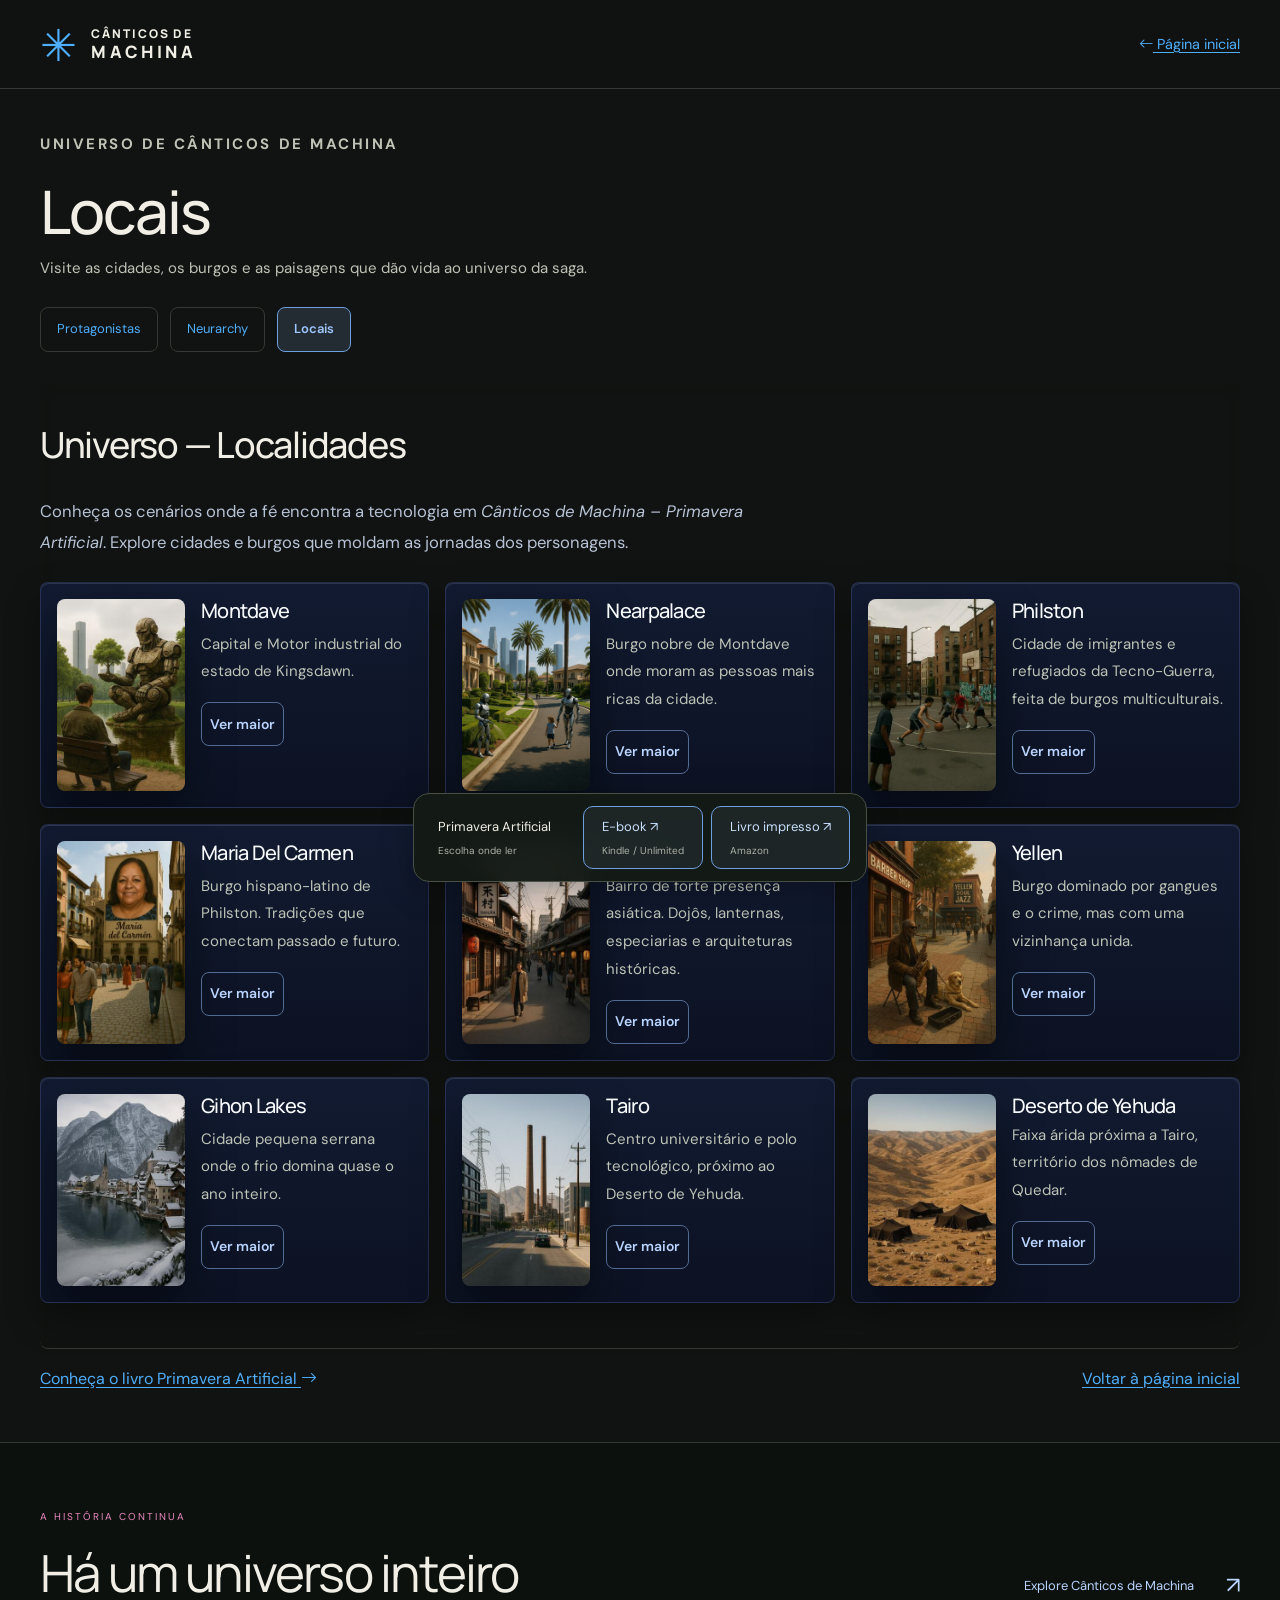
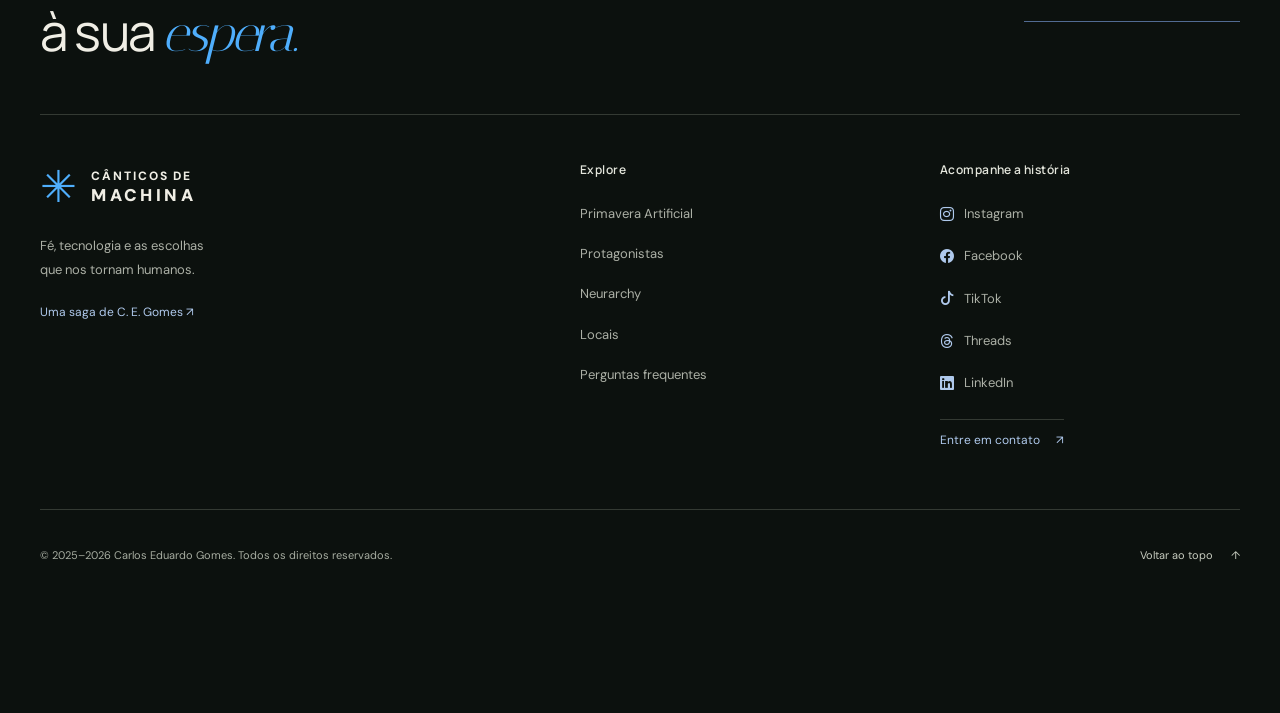
==== commit 286ca797: "mudança de layout 4" ====
--- a/locais.html
+++ b/locais.html
@@ -62,7 +62,7 @@
   <div class="bg-pattern" aria-hidden="true"></div>
   <nav class="navbar" aria-label="Principal">
     <div class="container universe-navbar">
-      <a class="navbar-brand wordmark" href="./index.html" aria-label="Cânticos de Machina — início"><span class="brand-symbol" aria-hidden="true">✳</span><span>CÂNTICOS<span class="brand-bottom">DE MACHINA</span></span></a>
+      <a class="navbar-brand wordmark" href="./index.html" aria-label="Cânticos de Machina — início"><span class="brand-symbol" aria-hidden="true">✳</span><span>CÂNTICOS DE<span class="brand-bottom">MACHINA</span></span></a>
       <a class="universe-home-link" href="./index.html"><i class="bi bi-arrow-left" aria-hidden="true"></i> Página inicial</a>
     </div>
   </nav>
@@ -274,7 +274,7 @@
       </div>
       <div class="footer-columns">
         <div class="footer-identity">
-          <a class="wordmark" href="./index.html" aria-label="Cânticos de Machina — início"><span class="brand-symbol" aria-hidden="true">✳</span><span>CÂNTICOS<span class="brand-bottom">DE MACHINA</span></span></a>
+          <a class="wordmark" href="./index.html" aria-label="Cânticos de Machina — início"><span class="brand-symbol" aria-hidden="true">✳</span><span>CÂNTICOS DE<span class="brand-bottom">MACHINA</span></span></a>
           <p>Fé, tecnologia e as escolhas<br>que nos tornam humanos.</p>
           <a class="footer-author" href="./index.html#sobre">Uma saga de C. E. Gomes <span aria-hidden="true">↗</span></a>
         </div>
--- a/css/editorial.css
+++ b/css/editorial.css
@@ -24,8 +24,9 @@
 body[data-design] .container { max-width:1280px; padding-inline:40px; }
 body[data-design] .navbar { position:sticky; top:0; z-index:1030; background:rgba(16,19,17,.96)!important; border-bottom:1px solid var(--line); padding:20px 0; box-shadow:none; backdrop-filter:blur(16px); }
 body[data-design] .wordmark { display:flex; align-items:center; gap:12px; color:var(--paper)!important; font-size:17px; font-weight:800; letter-spacing:.13em; line-height:1.1; padding:0; }
+body[data-design] .wordmark > span:last-child { display:block; font-size:12px; letter-spacing:.16em; }
 .brand-symbol { color:var(--copper); font-size:44px; font-weight:400; }
-.brand-bottom { display:block; font-size:11px; letter-spacing:.23em; margin-top:5px; }
+.brand-bottom { display:block; font-size:17px; font-weight:900; letter-spacing:.2em; margin-top:3px; }
 body[data-design] .navbar-nav { gap:14px; align-items:center; }
 body[data-design] .navbar-nav .nav-link { font-family:'DM Sans',sans-serif; font-size:12px; font-weight:500; color:#d6d8cf!important; letter-spacing:0; white-space:nowrap; }
 body[data-design] .navbar-nav .nav-link:hover { color:var(--copper)!important; }
@@ -138,9 +139,10 @@
  body[data-design] .container { padding-inline:22px; }
  body[data-design] .navbar { padding:13px 0; }
  body[data-design] .wordmark { font-size:14px; }
- .brand-symbol { font-size:35px; } .brand-bottom { font-size:9px; }
+ body[data-design] .wordmark > span:last-child { font-size:10px; }
+ .brand-symbol { font-size:35px; } .brand-bottom { font-size:14px; }
  .story-hero,.hero-layout { min-height:740px; }
- .hero-art { object-position:63% top; height:430px; }
+ .hero-art { object-position:63% top; height:560px; }
  .hero-shade { background:linear-gradient(0deg,#101311 35%,#101311c4 57%,#1013110d 100%); }
  .hero-copy { padding:280px 0 90px; }
  body[data-design] .story-hero h1 { font-size:58px; margin:20px 0; }
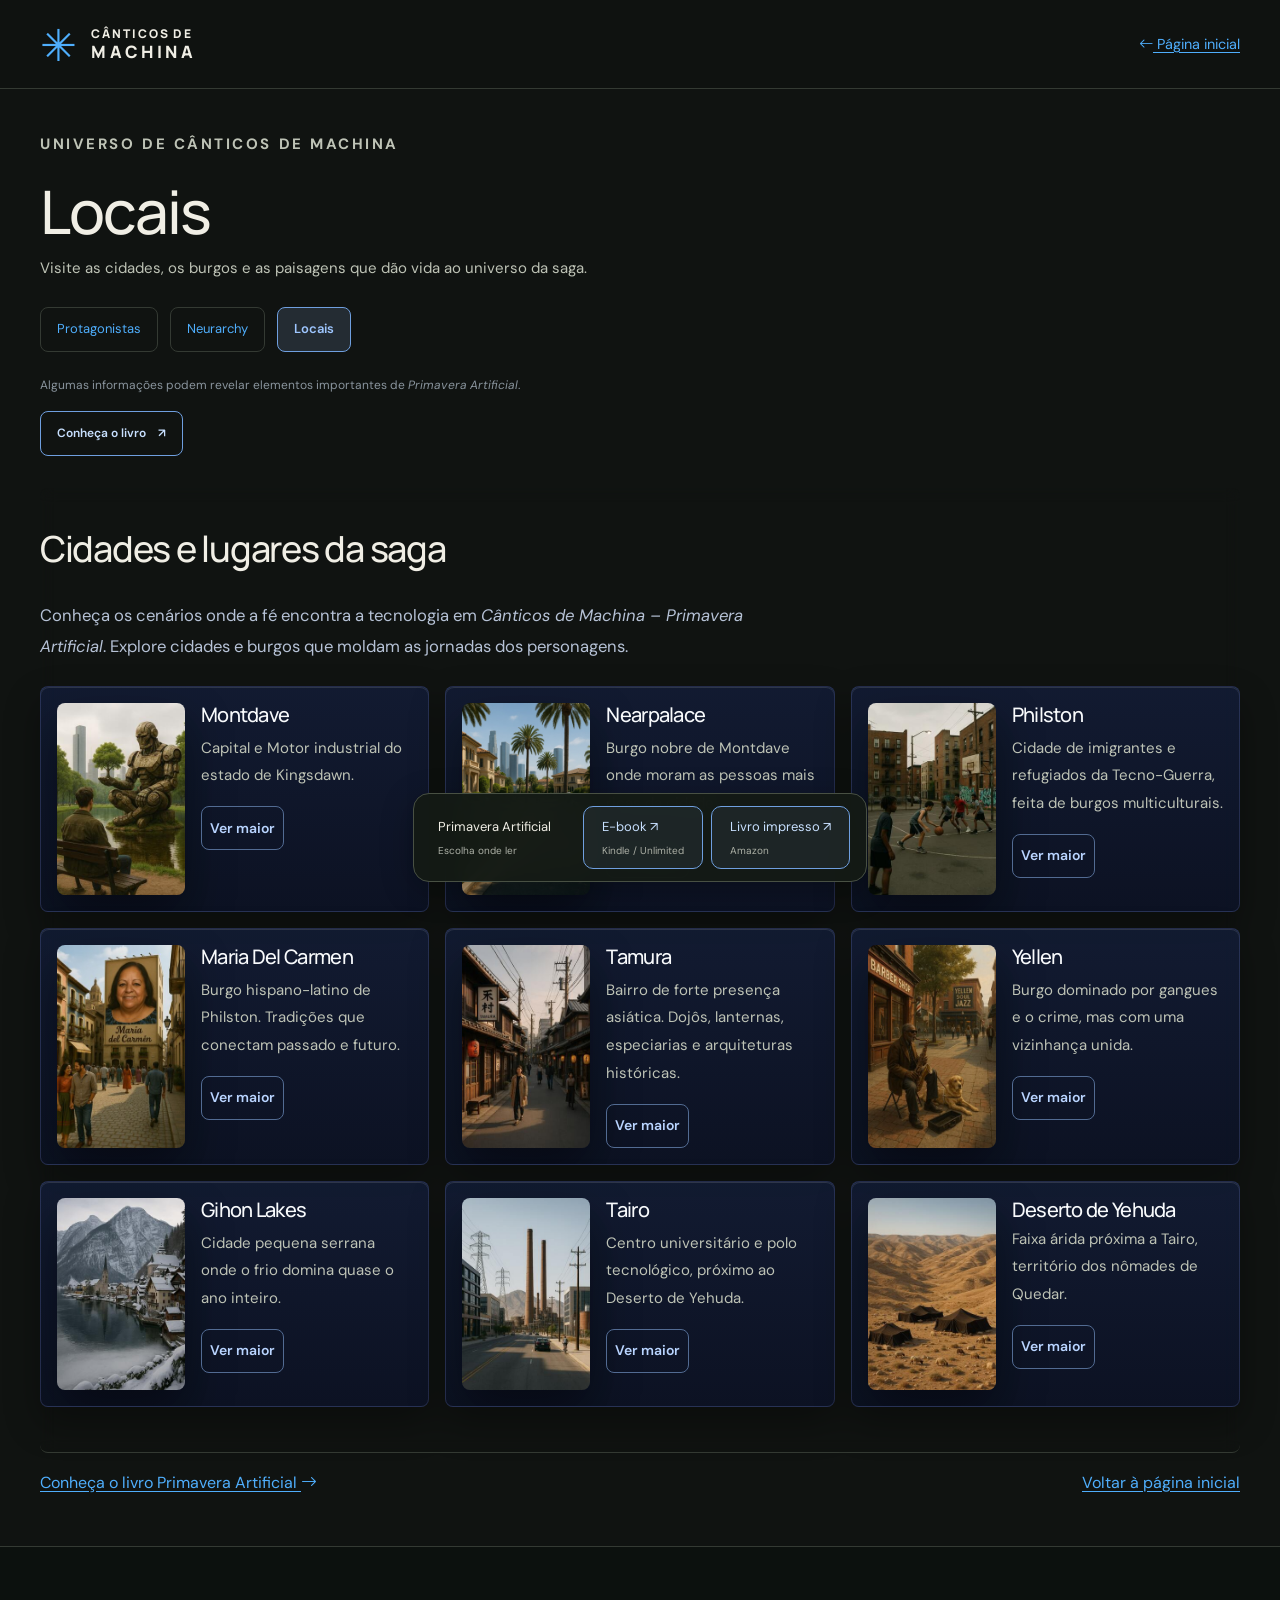
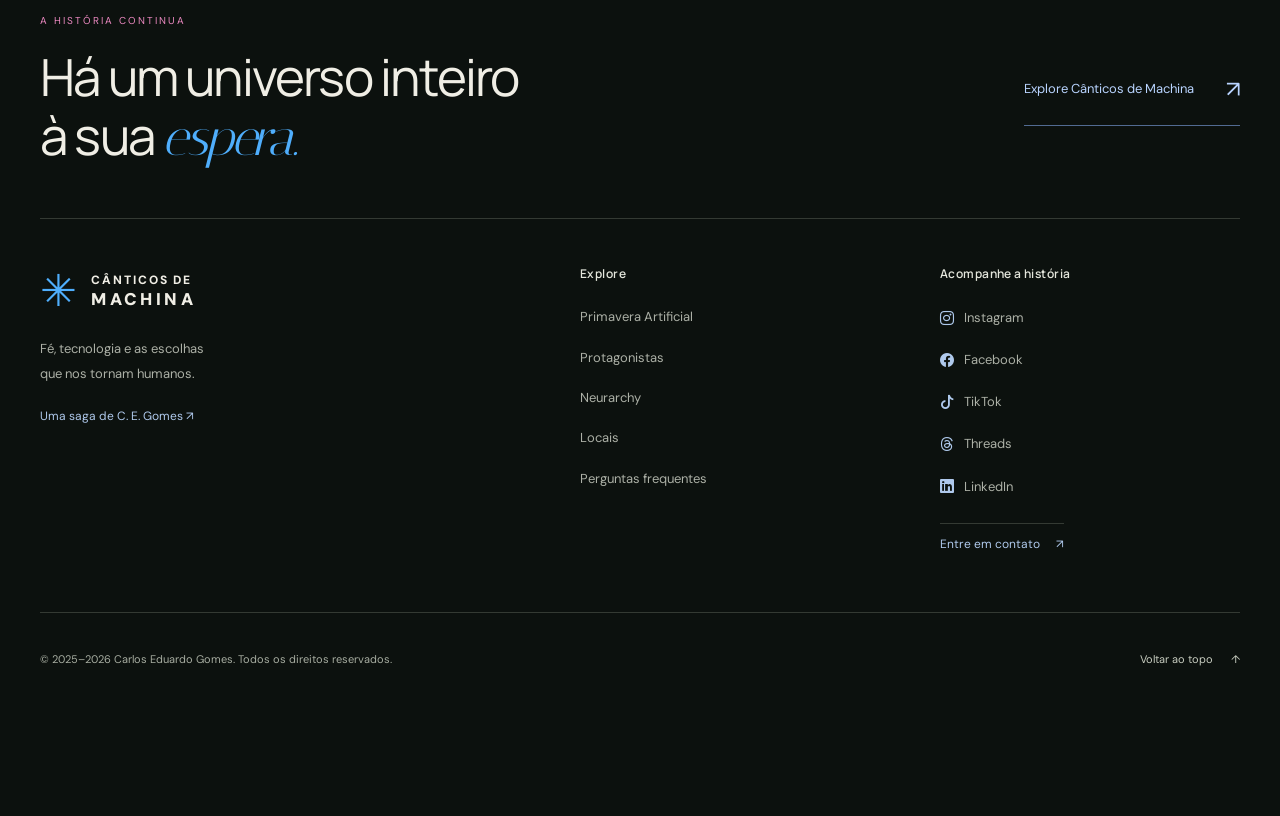
==== commit e8f9d89a: "melhoria layout" ====
--- a/locais.html
+++ b/locais.html
@@ -21,6 +21,7 @@
   <meta name="robots" content="index, follow, max-snippet:-1, max-image-preview:large, max-video-preview:-1" />
   <link rel="canonical" href="https://www.canticosdemachina.com.br/locais.html">
   <meta name="theme-color" content="#050816">
+  <meta name="referrer" content="strict-origin-when-cross-origin">
 
   <!-- Performance -->
   <link rel="preconnect" href="https://fonts.googleapis.com">
@@ -39,12 +40,14 @@
   <meta property="og:type" content="website">
   <meta property="og:site_name" content="Cânticos de Machina">
   <meta property="og:locale" content="pt_BR">
+  <meta property="og:image:type" content="image/jpeg">
 
   <!-- Twitter -->
   <meta name="twitter:card" content="summary_large_image">
   <meta name="twitter:title" content="Locais | Universo de Cânticos de Machina">
   <meta name="twitter:description" content="Visite as cidades, os burgos e as paisagens que dão vida ao universo da saga.">
-  <meta name="twitter:image" content="https://www.canticosdemachina.com.br/img/capa_livro.jpg">
+<meta name="twitter:image" content="https://www.canticosdemachina.com.br/img/banner.jpg">
+  <meta name="twitter:image:alt" content="Capa do livro Cânticos de Machina — Primavera Artificial">
 
   <!-- Bootstrap / Icons / Fonts -->
   <link href="https://cdn.jsdelivr.net/npm/bootstrap@5.3.3/dist/css/bootstrap.min.css" rel="stylesheet" />
@@ -71,12 +74,14 @@
       <p class="universe-eyebrow">Universo de Cânticos de Machina</p>
       <h1>Locais</h1>
       <p>Visite as cidades, os burgos e as paisagens que dão vida ao universo da saga.</p>
-      <nav class="universe-tabs" aria-label="Explore o universo"><a class="universe-tab" href="./protagonistas.html">Protagonistas</a>
+<nav class="universe-tabs" aria-label="Explore o universo"><a class="universe-tab" href="./protagonistas.html">Protagonistas</a>
 <a class="universe-tab" href="./neurarchy.html">Neurarchy</a>
 <a class="universe-tab" href="./locais.html" aria-current="page">Locais</a></nav>
+      <p class="universe-spoiler-note">Algumas informações podem revelar elementos importantes de <em>Primavera Artificial</em>.</p>
+      <a class="universe-book-cta" href="./index.html#livro">Conheça o livro <span aria-hidden="true">↗</span></a>
     </header>
     <section id="universo" class="card-custom" aria-labelledby="titulo-universo">
-      <h2 id="titulo-universo"><i class="bi bi-geo-alt-fill" aria-hidden="true"></i> Universo — Localidades</h2>
+      <h2 id="titulo-universo"><i class="bi bi-geo-alt-fill" aria-hidden="true"></i> Cidades e lugares da saga</h2>
       <p class="mb-4">Conheça os cenários onde a fé encontra a tecnologia em <em>Cânticos de Machina – Primavera
           Artificial</em>. Explore cidades e burgos que moldam as jornadas dos personagens.</p>
 
@@ -356,6 +361,9 @@
   </div>
 
 
+  <script type="application/ld+json">
+  { "@context": "https://schema.org", "@type": "CollectionPage", "name": "Locais | Universo de Cânticos de Machina", "url": "https://www.canticosdemachina.com.br/locais.html", "isPartOf": { "@type": "WebSite", "name": "Cânticos de Machina", "url": "https://www.canticosdemachina.com.br/" }, "breadcrumb": { "@type": "BreadcrumbList", "itemListElement": [ { "@type": "ListItem", "position": 1, "name": "Início", "item": "https://www.canticosdemachina.com.br/" }, { "@type": "ListItem", "position": 2, "name": "Locais", "item": "https://www.canticosdemachina.com.br/locais.html" } ] } }
+  </script>
   <script src="https://cdn.jsdelivr.net/npm/bootstrap@5.3.3/dist/js/bootstrap.bundle.min.js" defer></script>
   <script src="./js/app.js" defer></script>
   <nav class="reading-dock" aria-label="Comprar Primavera Artificial">
--- a/css/styles.css
+++ b/css/styles.css
@@ -74,6 +74,17 @@
       box-shadow: 0 4px 12px rgba(0, 0, 0, .15)
     }
 
+    /* Mantém a navegação por teclado perceptível também em fundos escuros. */
+    @media (prefers-reduced-motion: reduce) {
+      html { scroll-behavior: auto; }
+      *, *::before, *::after {
+        animation-duration: .01ms !important;
+        animation-iteration-count: 1 !important;
+        transition-duration: .01ms !important;
+        scroll-behavior: auto !important;
+      }
+    }
+
     /* títulos & navegação */
     h1,
     h2,
@@ -227,7 +238,7 @@
       content: "";
       position: absolute;
       inset: 0;
-      background: url("../img/banner.png") center/cover no-repeat;
+      background: url("../img/banner.jpg") center/cover no-repeat;
       transform: scale(1.08);
       z-index: -2
     }
--- a/css/editorial.css
+++ b/css/editorial.css
@@ -4,6 +4,9 @@
 body[data-design].universe-page .universe-heading h1 { font-size:clamp(36px,5vw,60px); }
 body[data-design].universe-page .universe-tab { border-radius:8px; font-size:13px; }
 body[data-design].universe-page .universe-tab[aria-current="page"] { background:#9ec6ff24; border-color:#6f9fdf; color:#9ec6ff; }
+body[data-design].universe-page .universe-spoiler-note { margin:24px 0 0; color:#89949d; font-size:12px; line-height:1.6; }
+body[data-design].universe-page .universe-book-cta { display:inline-flex; align-items:center; gap:12px; margin-top:16px; padding:11px 16px; border:1px solid #6f9fdf; border-radius:8px; color:#c8e0ff; font-size:12px; font-weight:600; text-decoration:none; transition:background .2s,border-color .2s,color .2s; }
+body[data-design].universe-page .universe-book-cta:hover { background:#9ec5ff18; border-color:var(--copper); color:var(--paper); }
 body[data-design].universe-page main.container > .card-custom:not(.banner-agur):not(.banner-lancamento):not(.banner-adonijah):not(.banner-guitarrista) { padding-top:40px!important; padding-bottom:45px!important; }
 body[data-design].universe-page main.container > .card-custom > h2 { font-size:clamp(26px,3vw,36px); margin-bottom:24px; }
 body[data-design].universe-page .bg-white { background:#192019!important; border-color:#343a33!important; box-shadow:none!important; }
@@ -84,9 +87,20 @@
 body[data-design] .universe-link p { font-size:12px; margin-bottom:18px; color:#d3d6ce; }
 body[data-design] .universe-icon { display:none; }
 body[data-design] .universe-link-label { margin-top:0; color:var(--copper); font-size:11px; }
-body[data-design] #livro > .row:first-of-type { flex-direction:row-reverse; align-items:flex-start!important; --bs-gutter-x:4rem; }
-body[data-design] #livro .capa-livro { max-width:280px; border-radius:0!important; transform:rotate(-3deg); box-shadow:15px 20px 0 #242c22,0 30px 60px #0007; margin:25px 0 40px!important; }
+body[data-design] #livro > .book-reading-layout { flex-direction:row; align-items:flex-start!important; --bs-gutter-x:clamp(2rem,5vw,5rem); }
+body[data-design] #livro .capa-livro { max-width:280px; border-radius:0!important; transform:rotate(-3deg); box-shadow:15px 20px 0 #242c22,0 30px 60px #0007; margin:0 0 40px!important; }
 body[data-design] .price-note { color:#b8beac!important; background:transparent!important; border:0!important; font-size:12px!important; }
+body[data-design] #livro .book-intro { max-width:920px; margin-bottom:clamp(2.25rem,4vw,3.5rem); }
+body[data-design] #livro .synopsis-layout { margin-top:0; }
+body[data-design] #livro .synopsis-layout h5 { display:block; width:auto; padding:0; margin:0 0 18px; border:0; border-radius:0; background:transparent!important; color:var(--paper)!important; font-family:'Manrope',sans-serif; font-size:clamp(20px,2vw,28px); font-weight:600; letter-spacing:-.035em; text-transform:none; }
+body[data-design] #livro .synopsis-flow { padding:clamp(20px,2.4vw,30px) clamp(30px,4vw,52px); box-sizing:border-box; }
+@media(min-width:992px) {
+ body[data-design] #livro .book-reading-layout > .col-lg-4 { margin-top:0!important; }
+}
+@media(min-width:1200px) {
+ body[data-design] #livro .book-reading-layout .synopsis-flow { grid-template-columns:1fr; }
+}
+body[data-design] .rating-highlight { color:#d8c5a5; font-size:14px; letter-spacing:.01em; }
 body[data-design] .reading-card,body[data-design] .review-card,body[data-design] .char-card { background:#192019!important; border:1px solid var(--line)!important; border-radius:2px!important; box-shadow:none!important; color:var(--paper)!important; }
 body[data-design] .reading-kicker { color:var(--rose); }
 body[data-design] .reading-callout { border-left:2px solid var(--copper); background:#1b231c; padding:20px; }
@@ -97,10 +111,15 @@
 body[data-design] .review-card .name { color:var(--paper)!important; }
 body[data-design] .review-card .stars { color:var(--copper)!important; }
 body[data-design] .banner-agur,body[data-design] .banner-lancamento,body[data-design] .banner-adonijah,body[data-design] .banner-guitarrista { border-radius:2px!important; border:1px solid var(--line)!important; margin:64px 0; box-shadow:none!important; opacity:1; transform:none; }
-body[data-design] #faq .accordion-item { background:transparent!important; border:0; border-bottom:1px solid var(--line); border-radius:0; margin:0; }
-body[data-design] #faq .accordion-button,body[data-design] #faq .accordion-button:not(.collapsed) { background:transparent!important; color:var(--paper)!important; font-family:'DM Sans',sans-serif; font-size:16px; font-weight:500; padding:25px 0; box-shadow:none; }
-body[data-design] #faq .accordion-body { background:transparent!important; padding:0 0 25px; color:#bdc4b5!important; }
-body[data-design] #sobre .avatar { border-radius:2px; border:0; box-shadow:none; filter:saturate(.7); }
+body[data-design] #faq .accordion-item { border:1px solid #263746!important; border-radius:8px!important; margin:0 0 10px; overflow:hidden; background:#121a22!important; box-shadow:none; }
+body[data-design] #faq .accordion-button,body[data-design] #faq .accordion-button:not(.collapsed) { background:linear-gradient(135deg,#172330,#141e29)!important; color:var(--paper)!important; font-family:'DM Sans',sans-serif; font-size:16px; font-weight:500; padding:18px 18px; box-shadow:none; }
+body[data-design] #faq .accordion-button:hover { background:linear-gradient(135deg,#1c2b3b,#172532)!important; }
+body[data-design] #faq .accordion-button:not(.collapsed) { background:linear-gradient(135deg,rgba(79,174,252,.14),rgba(236,137,193,.09)),#172330!important; border-left:2px solid var(--copper); padding-left:16px; }
+body[data-design] #faq .accordion-body { background:#111a22!important; padding:16px 18px 18px; color:#c0ccda!important; line-height:1.75; }
+body[data-design] #sobre .avatar { border-radius:2px; border:0; background:none; box-shadow:none; filter:saturate(.9); }
+body[data-design] #sobre h4 { margin:0 0 20px; font-size:clamp(24px,2.4vw,32px); letter-spacing:-.02em; }
+body[data-design] #sobre h4 strong { color:var(--copper)!important; font-family:'Italiana',Georgia,serif; font-size:1.12em; font-weight:400; letter-spacing:.01em; }
+body[data-design] #sobre .text-secondary.small { color:#b8c9df!important; }
 body[data-design] .contact-chip,body[data-design] .footer-pill { background:transparent!important; border:1px solid var(--line)!important; border-radius:2px!important; color:var(--paper)!important; box-shadow:none!important; }
 body[data-design] .contact-chip .label,body[data-design] .contact-chip i { color:var(--paper)!important; }
 body[data-design] .contact-chip .sub { color:var(--muted)!important; }
@@ -124,6 +143,17 @@
 body[data-design] #livro [role="group"] .btn.btn-primary i { color:var(--copper); }
 body[data-design] .editorial-button { border-radius:10px; background:#b4d2ff; }
 body[data-design] .video-subtitle { text-align:center; }
+body[data-design] #video .video-subtitle { max-width:680px; margin:0 auto 2rem; }
+body[data-design] #video .card-carousel { grid-auto-columns:calc((100% - 2rem) / 3); padding:.5rem .15rem 1.25rem; }
+body[data-design] #video .video-item { padding:14px; border:1px solid var(--line); border-radius:12px; background:#151d24; }
+body[data-design] #video .video-item { transition:transform .25s ease, border-color .25s ease, background .25s ease; }
+body[data-design] #video .video-item:hover { transform:translateY(-4px); border-color:#6f9fdf; background:#18232d; }
+body[data-design] #video .short-embed { max-width:none; background:linear-gradient(135deg, rgba(79,174,252,.42), rgba(236,137,193,.38)); box-shadow:0 0 20px rgba(79,174,252,.16), 0 0 28px rgba(236,137,193,.10); }
+body[data-design] #video .video-caption { margin:14px 2px 2px; color:var(--paper); text-align:left; font-size:13px; line-height:1.45; }
+body[data-design] #video > .text-center { margin-top:2.25rem!important; }
+@media(max-width:1199px) {
+ body[data-design] #video .card-carousel { grid-auto-columns:calc((100% - 1rem) / 2); }
+}
 @media(min-width:1500px) { .hero-art { object-position:center 40%; } }
 @media(max-width:1199px) { body[data-design] .navbar-nav { gap:3px; } body[data-design] .navbar-nav .nav-link { font-size:11px; } }
 @media(max-width:991px) {
@@ -131,11 +161,13 @@
  body[data-design] .navbar-nav .nav-link { font-size:14px; padding:10px 0; }
  body[data-design] .navbar-nav .nav-buy { margin:6px 0; padding:12px; text-align:center; }
  .hero-shade { background:linear-gradient(90deg,#09100fe6,#09100f80),linear-gradient(0deg,#101311,transparent 60%); }
- body[data-design] #livro > .row:first-of-type { --bs-gutter-x:1.5rem; }
- body[data-design] #livro .col-lg-4 { order:-1; margin-bottom:40px; }
+ body[data-design] #livro > .book-reading-layout { --bs-gutter-x:1.5rem; }
+ body[data-design] #livro .book-reading-layout .col-lg-4 { order:-1; }
+ body[data-design] #livro .synopsis-layout { margin-top:36px; }
  body[data-design] .universe-link { min-height:300px; padding:20px; }
 }
 @media(max-width:767px) {
+ html, body { max-width:100%; overflow-x:clip; }
  body[data-design] .container { padding-inline:22px; }
  body[data-design] .navbar { padding:13px 0; }
  body[data-design] .wordmark { font-size:14px; }
@@ -154,6 +186,9 @@
  .hero-bottom > span { display:none; }
  .hero-bottom a { display:flex; justify-content:space-between; width:100%; }
  .theme-strip { padding:18px 22px; font-size:8px; gap:15px; }
+ body[data-design] #video .card-carousel { grid-auto-columns:100%; }
+ body[data-design] #video .video-item { padding:10px; }
+ body[data-design] #video .short-embed { max-width:300px; margin-inline:auto; }
  .theme-strip > :nth-child(n+4) { display:none; }
  body[data-design] main.container > .card-custom:not(.banner-agur):not(.banner-lancamento):not(.banner-adonijah):not(.banner-guitarrista),body[data-design] .universe-entry { padding:55px 0!important; }
  body[data-design] .universe-links { grid-template-columns:1fr; gap:15px; }
@@ -162,10 +197,18 @@
  body[data-design] .universe-link p { max-width:310px; }
  body[data-design] main.container p { font-size:14px; }
  body[data-design] .site-footer { padding-bottom:110px; }
- .reading-dock { bottom:0; left:0; right:0; transform:none; width:100%; max-width:none; display:block; padding:10px 12px calc(10px + env(safe-area-inset-bottom)); border:0; border-top:1px solid #485043; border-radius:0; }
+ body[data-design] .footer-opening,
+ body[data-design] .footer-columns,
+ body[data-design] .footer-baseline,
+ body[data-design] .footer-opening > *,
+ body[data-design] .footer-columns > *,
+ body[data-design] .footer-baseline > * { min-width:0; max-width:100%; }
+ body[data-design] .footer-explore { flex-wrap:wrap; max-width:100%; }
+ body[data-design] .contact-chip { box-sizing:border-box; width:100%; min-width:0; }
+ .reading-dock { bottom:0; left:0; right:0; transform:none; box-sizing:border-box; width:100%; max-width:100vw; display:block; padding:10px 12px calc(10px + env(safe-area-inset-bottom, 0px)); border:0; border-top:1px solid #485043; border-radius:0; overflow:hidden; }
  .reading-dock > span { display:none; }
- .reading-dock-links { display:grid; grid-template-columns:repeat(2,minmax(0,1fr)); gap:6px; }
- body[data-design] .reading-dock a { min-width:0; padding:9px 5px; text-align:center; font-size:12px; min-height:52px; }
+ .reading-dock-links { display:grid; grid-template-columns:repeat(2,minmax(0,1fr)); gap:6px; width:100%; min-width:0; max-width:100%; }
+ body[data-design] .reading-dock a { box-sizing:border-box; min-width:0; max-width:100%; padding:9px 5px; text-align:center; font-size:12px; min-height:52px; overflow-wrap:anywhere; }
  .reading-dock small { font-size:10px; }
 }
 @media(prefers-reduced-motion:reduce) { html { scroll-behavior:auto; } body[data-design] *,body[data-design] *::before { animation:none!important; transition:none!important; } }
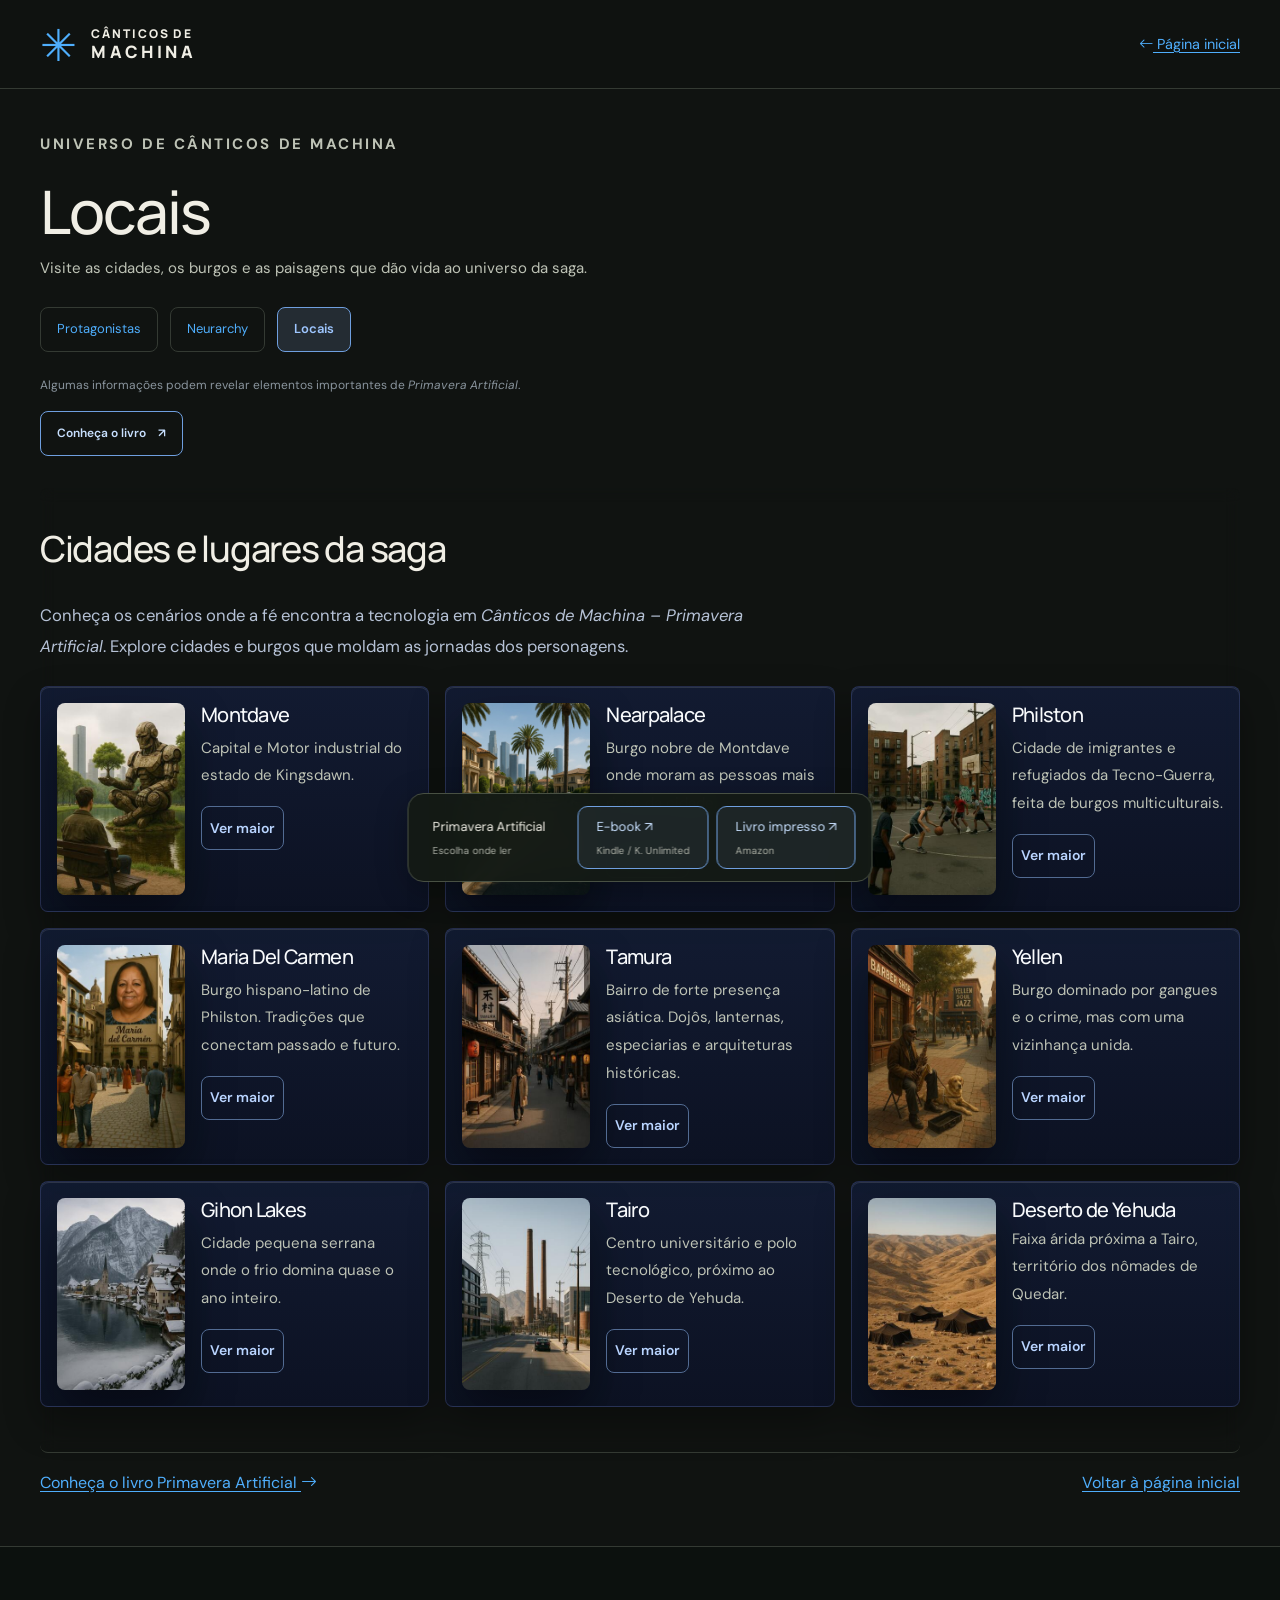
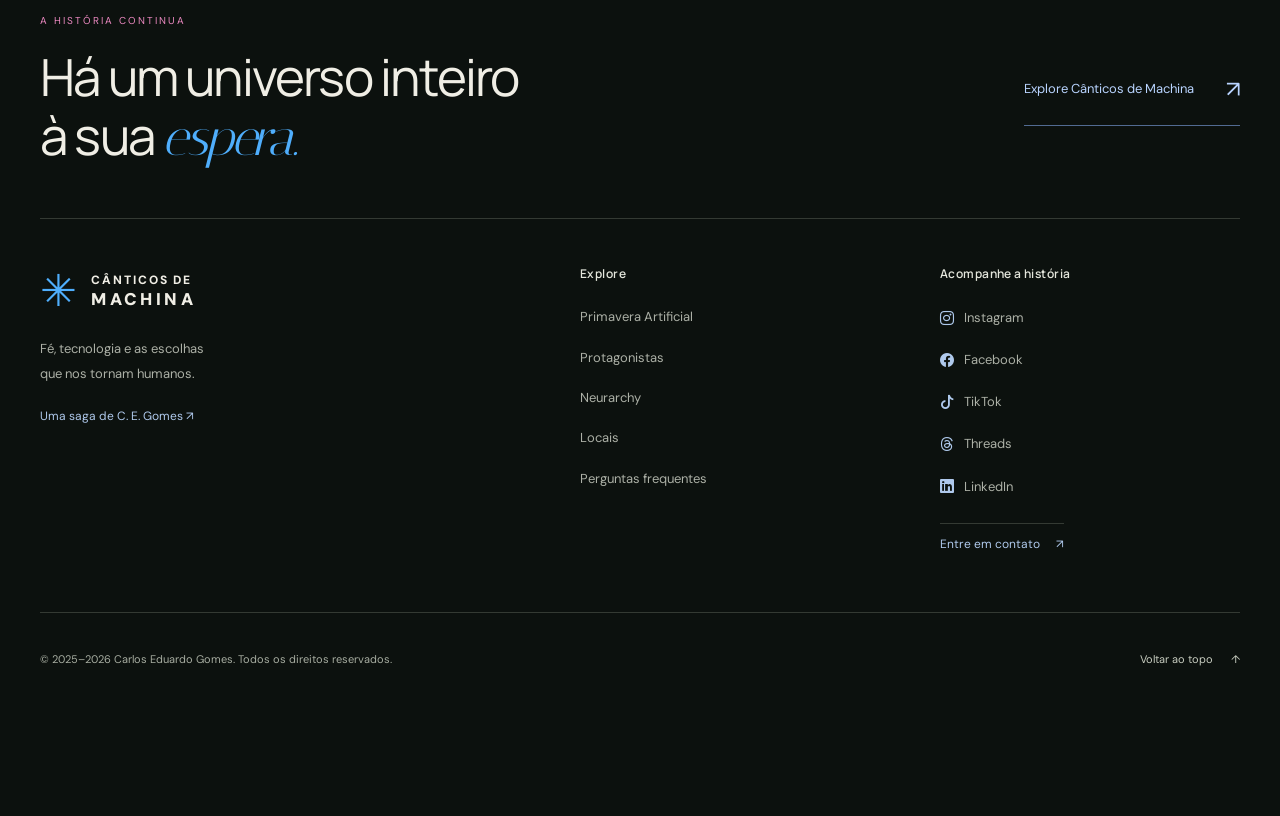
==== commit 65c433bd: "melhoria layout 2" ====
--- a/locais.html
+++ b/locais.html
@@ -369,7 +369,7 @@
   <nav class="reading-dock" aria-label="Comprar Primavera Artificial">
     <span>Primavera Artificial<small>Escolha onde ler</small></span>
     <div class="reading-dock-links">
-      <a href="https://www.amazon.com.br/dp/B0FL1GM5PG" target="_blank" rel="noopener"><span>E-book ↗</span><small>Kindle / Unlimited</small></a>
+      <a href="https://www.amazon.com.br/dp/B0FL1GM5PG" target="_blank" rel="noopener"><span>E-book ↗</span><small>Kindle / K. Unlimited</small></a>
       <a href="https://www.amazon.com.br/dp/6552783329" target="_blank" rel="noopener"><span>Livro impresso ↗</span><small>Amazon</small></a>
     </div>
   </nav>
--- a/css/editorial.css
+++ b/css/editorial.css
@@ -87,6 +87,21 @@
 body[data-design] .universe-link p { font-size:12px; margin-bottom:18px; color:#d3d6ce; }
 body[data-design] .universe-icon { display:none; }
 body[data-design] .universe-link-label { margin-top:0; color:var(--copper); font-size:11px; }
+/* Ordem editorial: primeiro a decisão de leitura, depois o aprofundamento no universo. */
+body[data-design] main.container { display:flex; flex-direction:column; }
+body[data-design] main.container > #livro { order:1; }
+body[data-design] main.container > #avaliacoes { order:2; }
+body[data-design] main.container > #video { order:3; }
+body[data-design] main.container > #faq { order:4; }
+body[data-design] main.container > #sobre { order:5; }
+body[data-design] main.container > #saga { order:6; }
+body[data-design] main.container > .banner-lancamento { order:7; }
+body[data-design] main.container > #simbologia { order:8; }
+body[data-design] main.container > .banner-agur { order:9; }
+body[data-design] main.container > #explore-universo { order:10; }
+body[data-design] main.container > .banner-guitarrista,
+body[data-design] main.container > .banner-adonijah { order:11; }
+body[data-design] main.container > #contato { order:12; }
 body[data-design] #livro > .book-reading-layout { flex-direction:row; align-items:flex-start!important; --bs-gutter-x:clamp(2rem,5vw,5rem); }
 body[data-design] #livro .capa-livro { max-width:280px; border-radius:0!important; transform:rotate(-3deg); box-shadow:15px 20px 0 #242c22,0 30px 60px #0007; margin:0 0 40px!important; }
 body[data-design] .price-note { color:#b8beac!important; background:transparent!important; border:0!important; font-size:12px!important; }
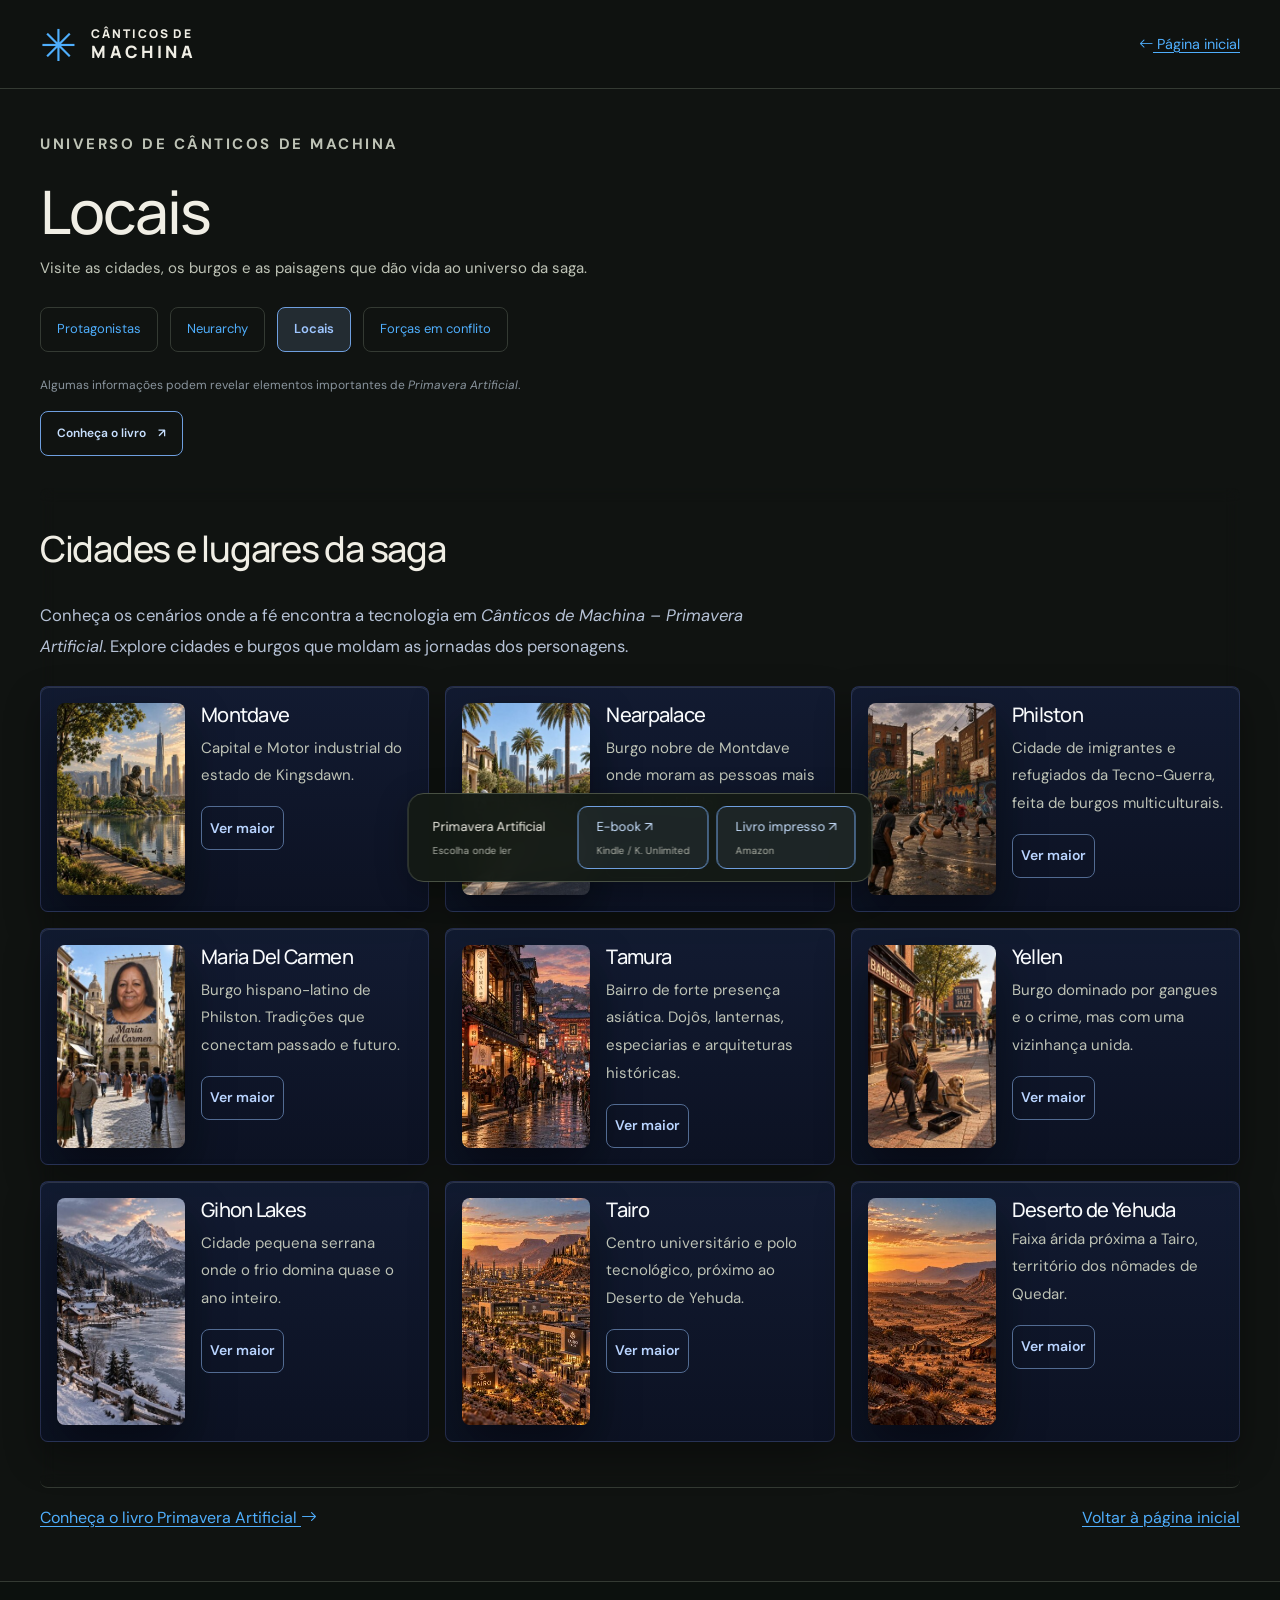
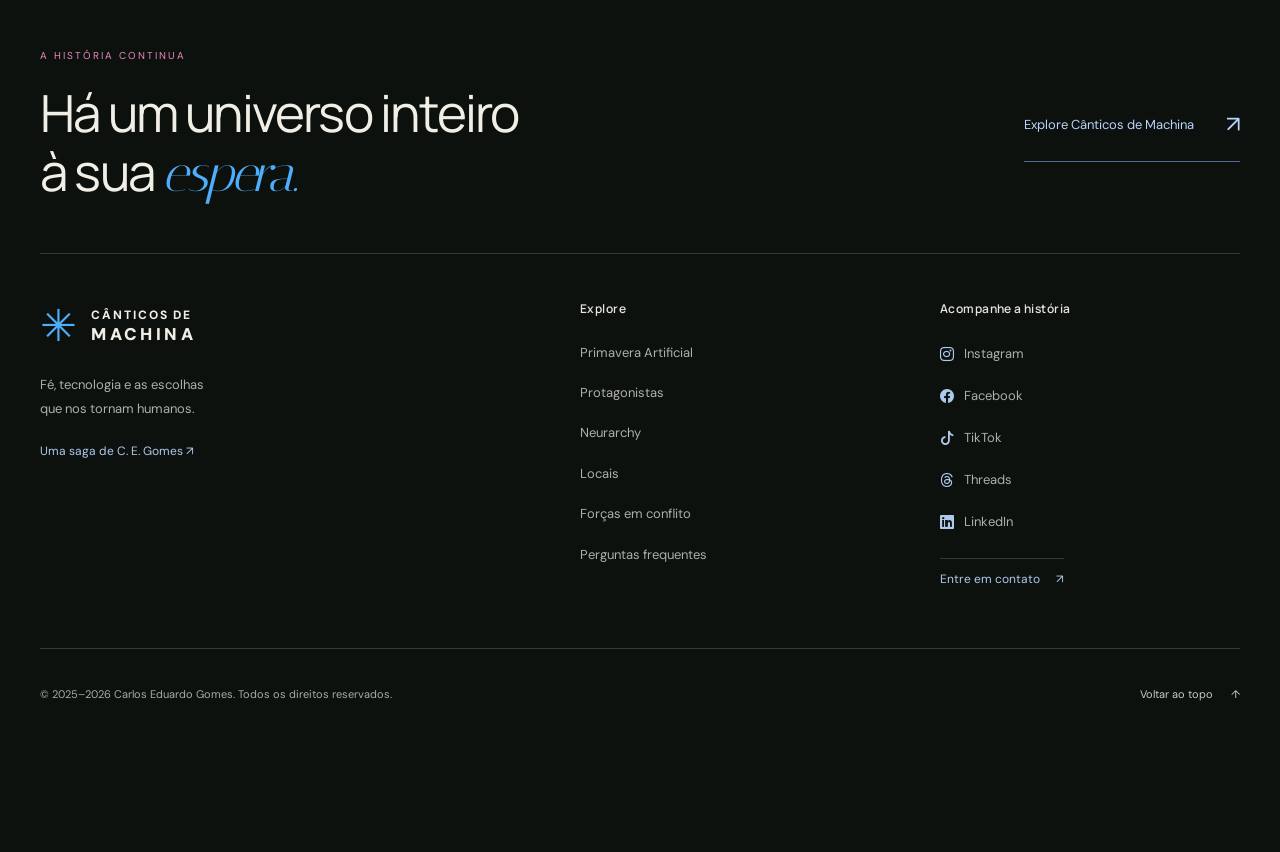
==== commit be4a3bb5: "forcas em atrito" ====
--- a/locais.html
+++ b/locais.html
@@ -76,7 +76,8 @@
       <p>Visite as cidades, os burgos e as paisagens que dão vida ao universo da saga.</p>
 <nav class="universe-tabs" aria-label="Explore o universo"><a class="universe-tab" href="./protagonistas.html">Protagonistas</a>
 <a class="universe-tab" href="./neurarchy.html">Neurarchy</a>
-<a class="universe-tab" href="./locais.html" aria-current="page">Locais</a></nav>
+<a class="universe-tab" href="./locais.html" aria-current="page">Locais</a>
+<a class="universe-tab" href="./forcas-em-conflito.html">Forças em conflito</a></nav>
       <p class="universe-spoiler-note">Algumas informações podem revelar elementos importantes de <em>Primavera Artificial</em>.</p>
       <a class="universe-book-cta" href="./index.html#livro">Conheça o livro <span aria-hidden="true">↗</span></a>
     </header>
@@ -289,6 +290,7 @@
           <a href="./protagonistas.html">Protagonistas</a>
           <a href="./neurarchy.html">Neurarchy</a>
           <a href="./locais.html">Locais</a>
+          <a href="./forcas-em-conflito.html">Forças em conflito</a>
           <a href="./index.html#faq">Perguntas frequentes</a>
         </nav>
         <div class="footer-connect">
--- a/css/editorial.css
+++ b/css/editorial.css
@@ -2,7 +2,8 @@
 /* Small readability refinements for the original secondary-page layout. */
 body[data-design].universe-page .universe-heading { padding-top:42px; margin-bottom:2rem; }
 body[data-design].universe-page .universe-heading h1 { font-size:clamp(36px,5vw,60px); }
-body[data-design].universe-page .universe-tab { border-radius:8px; font-size:13px; }
+body[data-design].universe-page .universe-tabs { align-items:stretch; }
+body[data-design].universe-page .universe-tab { display:inline-flex; align-items:center; justify-content:center; min-height:44px; border-radius:8px; font-size:13px; }
 body[data-design].universe-page .universe-tab[aria-current="page"] { background:#9ec6ff24; border-color:#6f9fdf; color:#9ec6ff; }
 body[data-design].universe-page .universe-spoiler-note { margin:24px 0 0; color:#89949d; font-size:12px; line-height:1.6; }
 body[data-design].universe-page .universe-book-cta { display:inline-flex; align-items:center; gap:12px; margin-top:16px; padding:11px 16px; border:1px solid #6f9fdf; border-radius:8px; color:#c8e0ff; font-size:12px; font-weight:600; text-decoration:none; transition:background .2s,border-color .2s,color .2s; }
@@ -10,6 +11,17 @@
 body[data-design].universe-page main.container > .card-custom:not(.banner-agur):not(.banner-lancamento):not(.banner-adonijah):not(.banner-guitarrista) { padding-top:40px!important; padding-bottom:45px!important; }
 body[data-design].universe-page main.container > .card-custom > h2 { font-size:clamp(26px,3vw,36px); margin-bottom:24px; }
 body[data-design].universe-page .bg-white { background:#192019!important; border-color:#343a33!important; box-shadow:none!important; }
+body[data-design].universe-page .neurarchy-intro-layout { display:grid; grid-template-columns:minmax(0,1fr) minmax(280px,32%); gap:32px; align-items:stretch; min-height:270px; margin-bottom:32px; padding:0 0 0 28px; overflow:hidden; border:1px solid #343a33; background:#151b16; }
+body[data-design].universe-page .neurarchy-intro-layout > p { align-self:center; margin:0!important; padding:20px 0; }
+.neurarchy-headquarters-figure { align-self:stretch; min-height:0; margin:0; overflow:hidden; background:#131a17; }
+.neurarchy-headquarters-figure img { display:block; width:100%; height:100%; object-fit:cover; object-position:center 28%; }
+@media(min-width:992px) {
+ body[data-design].universe-page .neurarchy-intro-layout { grid-template-columns:minmax(0,1fr) 300px; gap:28px; margin-bottom:24px; }
+}
+body[data-design].universe-page .people-group-heading { color:#b9d4ff; font-size:.78rem; font-weight:700; letter-spacing:.14em; margin:1.75rem 0 .75rem; text-transform:uppercase; }
+body[data-design].universe-page .people-group-heading:first-of-type { margin-top:0; }
+body[data-design].universe-page .people-group-heading-team { border-top:1px solid #343a33; padding-top:1.5rem; }
+body[data-design].universe-page .person-card-featured { border-color:#6d87a9!important; box-shadow:inset 0 2px 0 #9ec6ff, 0 14px 28px #05080640!important; }
 body[data-design].universe-page .btn-outline-primary { color:#b9d4ff; border-color:#526b92; background:transparent; border-radius:7px; min-height:44px; }
 body[data-design].universe-page .btn-outline-primary:hover { background:#9ec6ff24; border-color:#9fc2f0; }
 :root { --ink:#101311; --paper:#f0eee5; --muted:#acb0a6; --copper:#4faefc; --rose:#ec89c1; --accent-gold:var(--rose); --line:#343a33; --cor-principal:#101311; --cor-secundaria:#101311; --texto-principal:#f0eee5; --cor-destaque:#9ec6ff; --cor-destaque-hover:#c8e0ff; --section-spacing:6rem; }
@@ -17,6 +29,7 @@
 body[data-design] { background:var(--ink)!important; color:var(--paper)!important; font-family:'DM Sans',sans-serif; padding-bottom:0; }
 body[data-design] .bg-pattern { display:none; }
 body[data-design] :is(h1,h2,h3,h4,h5,h6,.navbar-brand,.nav-link) { font-family:'Manrope',sans-serif; letter-spacing:-.035em; }
+body[data-design] :is(.universe-heading h1,.universe-entry-heading h2,.conflict-intro h2,.conflict-question h2,.footer-opening h2) { text-wrap:balance; }
 body[data-design] a { color:var(--copper); }
 body[data-design] :focus-visible { outline:2px solid var(--copper)!important; outline-offset:5px; }
 body[data-design] a:focus-visible,
@@ -47,7 +60,10 @@
 .hero-copy { padding:85px 0 95px; }
 .eyebrow { font-size:10px; font-weight:600; letter-spacing:.19em; color:var(--rose); display:flex; align-items:center; gap:10px; }
 .eyebrow > span { width:6px; height:6px; background:var(--rose); border-radius:50%; }
+.hero-book-title { margin:16px 0 0; color:#c4c9c0; font-size:11px; font-weight:600; letter-spacing:.12em; }
+.hero-book-title span { color:var(--copper); margin:0 5px; }
 body[data-design] .story-hero h1 { font-size:clamp(64px,6.4vw,96px); font-weight:500; line-height:1.04; margin:30px 0; max-width:700px; color:var(--paper); }
+body[data-design] .story-hero h1 em { font-size:.82em; }
 body[data-design] h1 em,body[data-design] h2 em { font-family:'Italiana',Georgia,serif; font-weight:400; color:var(--copper); }
 .hero-description { color:#c4c9c0; font-size:16px; line-height:1.85; }
 .hero-actions { display:flex; align-items:center; flex-wrap:wrap; gap:25px; margin-top:34px; }
@@ -62,6 +78,14 @@
 .hero-bottom a span { padding-left:30px; }
 .theme-strip { display:flex; justify-content:space-around; gap:24px; padding:24px 32px; border-bottom:1px solid var(--line); border-top:1px solid var(--line); color:#c2c6b9; font-size:10px; letter-spacing:.17em; }
 .theme-strip i { color:var(--copper); font-style:normal; }
+.early-social-proof { border-bottom:1px solid var(--line); background:#151b16; }
+.early-social-proof-inner { display:flex; align-items:center; justify-content:space-between; gap:32px; padding-top:28px; padding-bottom:28px; }
+.early-social-proof-kicker { margin:0 0 8px; color:var(--rose); font-size:10px; font-weight:600; letter-spacing:.17em; }
+.early-social-proof blockquote { max-width:780px; margin:0; color:var(--paper); font-family:'Italiana',Georgia,serif; font-size:clamp(20px,2.3vw,30px); line-height:1.25; }
+.early-social-proof cite { display:block; margin-top:9px; color:#acb4a3; font-size:11px; font-style:normal; }
+.early-social-proof-link { flex:0 0 auto; border-bottom:1px solid var(--copper); color:var(--paper); font-size:12px; text-decoration:none; white-space:nowrap; }
+.early-social-proof-link:hover { border-color:var(--rose); color:var(--copper); }
+body[data-design] .audience-note { margin-top:24px; padding:16px 20px; border-left:2px solid var(--copper); background:#151b16; }
 body[data-design] main.container { margin-top:0!important; margin-bottom:0!important; }
 body[data-design] main.container > .card-custom:not(.banner-agur):not(.banner-lancamento):not(.banner-adonijah):not(.banner-guitarrista),body[data-design] .universe-entry { background:transparent!important; border:0!important; border-bottom:1px solid var(--line)!important; border-radius:0; box-shadow:none!important; padding:85px 0!important; margin:0; opacity:1; transform:none; }
 body[data-design] main.container > .card-custom > h2,body[data-design] .universe-entry h2 { font-size:clamp(32px,3.8vw,50px); font-weight:500; line-height:1.15; color:var(--paper)!important; border:0; padding-bottom:0!important; margin-bottom:32px; }
@@ -75,18 +99,21 @@
 body[data-design] .universe-eyebrow,body[data-design] main.container .eyebrow { color:var(--rose); font-size:10px; letter-spacing:.17em; }
 body[data-design] .universe-entry-heading { margin-bottom:35px; }
 body[data-design] .universe-links { gap:20px; }
+body[data-design] #explore-universo .universe-links { grid-template-columns:repeat(2,minmax(0,1fr)); }
 body[data-design] .universe-link { min-height:330px; position:relative; isolation:isolate; justify-content:flex-end; overflow:hidden; padding:28px; border:1px solid var(--line); border-radius:2px; background:#232d28; transition:transform .25s,border-color .25s; }
 .universe-link::before { content:''; position:absolute; inset:0; z-index:-2; background:center 30%/cover; transition:transform .5s; }
 .universe-link::after { content:''; position:absolute; inset:0; z-index:-1; background:linear-gradient(0deg,#101813 2%,#101813b8 45%,#10181300); }
 .universe-link:nth-child(1)::before { background-image:url('../img/protagonistas/daniel.png'); }
-.universe-link:nth-child(2)::before { background-image:url('../img/banners/lancamento.png'); }
+.universe-link:nth-child(2)::before { background-image:url('../img/neurarchy/neurarchy.jpg'); }
 .universe-link:nth-child(3)::before { background-image:url('../img/localidades/montdave.jpg'); }
+.universe-link-conflict::before { background-image:url('../img/antagonistas/shutdown.jpg'); background-position:center 25%; }
 .universe-link:hover::before { transform:scale(1.045); }
 body[data-design] .universe-link:hover { transform:translateY(-5px); border-color:var(--copper); }
 body[data-design] .universe-link h3 { font-size:26px; font-weight:500; }
 body[data-design] .universe-link p { font-size:12px; margin-bottom:18px; color:#d3d6ce; }
 body[data-design] .universe-icon { display:none; }
 body[data-design] .universe-link-label { margin-top:0; color:var(--copper); font-size:11px; }
+body[data-design] .universe-link-label i { transition:transform .2s ease; }
 /* Ordem editorial: primeiro a decisão de leitura, depois o aprofundamento no universo. */
 body[data-design] main.container { display:flex; flex-direction:column; }
 body[data-design] main.container > #livro { order:1; }
@@ -180,6 +207,7 @@
  body[data-design] #livro .book-reading-layout .col-lg-4 { order:-1; }
  body[data-design] #livro .synopsis-layout { margin-top:36px; }
  body[data-design] .universe-link { min-height:300px; padding:20px; }
+ body[data-design].universe-page .neurarchy-intro-layout { grid-template-columns:minmax(0,1fr) minmax(190px,32%); gap:24px; }
 }
 @media(max-width:767px) {
  html, body { max-width:100%; overflow-x:clip; }
@@ -195,7 +223,11 @@
  body[data-design] .story-hero h1 { font-size:58px; margin:20px 0; }
  .hero-description { font-size:14px; } .hero-description br { display:none; }
  .eyebrow { font-size:8px; letter-spacing:.13em; }
+ .hero-book-title { margin-top:12px; font-size:9px; letter-spacing:.1em; }
  .hero-actions { gap:20px; margin-top:25px; }
+ .early-social-proof-inner { display:block; padding-top:24px; padding-bottom:24px; }
+ .early-social-proof blockquote { font-size:18px; }
+ .early-social-proof-link { display:inline-block; margin-top:16px; }
  .hero-byline { font-size:8px; margin-top:26px; }
  .hero-bottom { left:22px; right:22px; bottom:20px; }
  .hero-bottom > span { display:none; }
@@ -206,8 +238,15 @@
  body[data-design] #video .short-embed { max-width:300px; margin-inline:auto; }
  .theme-strip > :nth-child(n+4) { display:none; }
  body[data-design] main.container > .card-custom:not(.banner-agur):not(.banner-lancamento):not(.banner-adonijah):not(.banner-guitarrista),body[data-design] .universe-entry { padding:55px 0!important; }
- body[data-design] .universe-links { grid-template-columns:1fr; gap:15px; }
+ body[data-design] .universe-links,
+ body[data-design] #explore-universo .universe-links { grid-template-columns:1fr; gap:15px; }
  body[data-design] .universe-link { min-height:280px; padding:25px; }
+ body[data-design].universe-page .universe-tabs { gap:8px; }
+ body[data-design].universe-page .universe-tab { flex:1 1 auto; padding-inline:12px; }
+ body[data-design].universe-page .neurarchy-intro-layout { grid-template-columns:1fr; min-height:0; padding:0; }
+ body[data-design].universe-page .neurarchy-intro-layout > p { padding:20px; }
+ .neurarchy-headquarters-figure { width:100%; max-width:none; }
+ .neurarchy-headquarters-figure img { height:auto; aspect-ratio:2/3; }
  body[data-design] .universe-link:nth-child(1)::before { background-position:center 25%; }
  body[data-design] .universe-link p { max-width:310px; }
  body[data-design] main.container p { font-size:14px; }
@@ -261,3 +300,93 @@
  .footer-baseline p { line-height:1.8; }
  .footer-baseline p span { display:block; }
 }
+
+/* Movimento leve e progressivo, compartilhado pelas páginas do site. */
+body[data-design].site-scrolled .navbar { box-shadow:0 10px 28px #05080633; }
+body[data-design] .navbar { transition:box-shadow .25s ease, background-color .25s ease; }
+body[data-design] :is(.universe-tab,.universe-home-link,.footer-explore,.footer-author,.footer-contact,.footer-navigation > a,.footer-network-link,.universe-return a) { transition:color .2s ease, border-color .2s ease, transform .2s ease, background-color .2s ease; }
+
+@media (hover:hover) {
+ body[data-design] :is(.universe-tab,.universe-home-link,.footer-explore,.footer-author,.footer-contact,.universe-return a):hover { transform:translateY(-2px); }
+ body[data-design] .footer-navigation > a:hover,
+ body[data-design] .footer-network-link:hover { transform:translateX(4px); }
+ body[data-design] .universe-link:hover .universe-link-label i { transform:translateX(4px); }
+ body[data-design] #neurarchy .row > .col > div,
+ body[data-design] #universo .row > .col > div { transition:transform .24s ease, border-color .24s ease, box-shadow .24s ease; }
+ body[data-design] #neurarchy .row > .col > div:hover,
+ body[data-design] #universo .row > .col > div:hover { transform:translateY(-4px); border-color:#6f9fdf!important; box-shadow:0 14px 28px #05080640!important; }
+ body[data-design] :is(.review-card,.reading-card) { transition:transform .24s ease, border-color .24s ease, box-shadow .24s ease; }
+ body[data-design] :is(.review-card,.reading-card):hover { transform:translateY(-4px); border-color:#6f9fdf!important; box-shadow:0 14px 28px #05080633; }
+ body[data-design] .card-carousel-button { transition:transform .18s ease, background-color .18s ease, border-color .18s ease; }
+ body[data-design] .card-carousel-button:hover { transform:scale(1.08); border-color:var(--copper); }
+ body[data-design] .text-link:hover .play-symbol { transform:scale(1.1); border-color:var(--copper); color:var(--copper); }
+}
+body[data-design] .play-symbol { transition:transform .2s ease, border-color .2s ease, color .2s ease; }
+
+@media (prefers-reduced-motion:no-preference) {
+ html.motion-ready .motion-reveal { opacity:0; transform:translateY(18px); transition:opacity .52s ease var(--motion-delay, 0ms), transform .52s cubic-bezier(.2,.7,.2,1) var(--motion-delay, 0ms); }
+ html.motion-ready .motion-reveal.motion-visible { opacity:1; transform:translateY(0); }
+ html.motion-ready .intro-reveal { animation:editorial-intro .62s cubic-bezier(.2,.7,.2,1) both; animation-delay:var(--intro-delay, 0ms); }
+ html.motion-ready .hero-art { animation:hero-focus 1.1s cubic-bezier(.2,.7,.2,1) both; }
+ html.motion-ready .theme-strip { animation:strip-reveal .55s ease .28s both; }
+}
+
+@keyframes editorial-intro {
+ from { opacity:0; transform:translateY(14px); }
+ to { opacity:1; transform:translateY(0); }
+}
+@keyframes hero-focus {
+ from { opacity:.72; transform:scale(1.025); }
+ to { opacity:1; transform:scale(1); }
+}
+@keyframes strip-reveal {
+ from { opacity:0; transform:translateY(-6px); }
+ to { opacity:1; transform:translateY(0); }
+}
+
+/* Forças em conflito */
+body[data-design].conflict-page .universe-heading { max-width:860px; }
+body[data-design].conflict-page .conflict-intro { max-width:920px; padding-bottom:52px!important; }
+body[data-design].conflict-page .conflict-intro h2,
+body[data-design].conflict-page .conflict-question h2 { max-width:790px; font-size:clamp(30px,4vw,52px); }
+.conflict-kicker { color:var(--rose)!important; font-size:11px!important; font-weight:700; letter-spacing:.16em; text-transform:uppercase; }
+.conflict-grid { display:grid; grid-template-columns:repeat(3,minmax(0,1fr)); gap:18px; padding:54px 0 72px; }
+.conflict-card { position:relative; display:flex; min-height:510px; flex-direction:column; overflow:hidden; padding:30px; border:1px solid var(--line); background:#151b16; }
+.conflict-card::before { position:absolute; inset:0; content:''; opacity:.75; pointer-events:none; }
+.conflict-card > * { position:relative; z-index:1; }
+.conflict-card h2 { margin:12px 0 18px; color:var(--paper); font-size:clamp(30px,3vw,42px); font-weight:500; }
+.conflict-card p:not(.conflict-kicker) { color:#c5cac1; font-size:14px; line-height:1.75; }
+.conflict-neurarchy { background:linear-gradient(145deg,#152633,#121b19); }
+.conflict-neurarchy::before { background:radial-gradient(circle at 85% 12%,#4faefc38,transparent 37%); }
+.conflict-adonijah { background:linear-gradient(145deg,#24181e,#17130f); }
+.conflict-adonijah::before { background:radial-gradient(circle at 86% 12%,#ec89c13d,transparent 38%); }
+.conflict-shutdown { background:linear-gradient(145deg,#25221a,#131614); }
+.conflict-shutdown::before { background:radial-gradient(circle at 86% 12%,#d9ba7140,transparent 38%); }
+.conflict-link { margin-top:auto; color:#c8e0ff!important; font-size:13px; font-weight:600; text-decoration:none; }
+.conflict-link i { margin-left:8px; transition:transform .2s ease; }
+.conflict-mark { margin-top:auto; color:#ffffff0d; font-family:'Manrope',sans-serif; font-size:110px; font-weight:800; line-height:.75; text-align:right; }
+.conflict-image-pair,.conflict-image-single { display:grid; gap:10px; width:100%; margin:22px 0 0; }
+.conflict-image-pair { grid-template-columns:repeat(2,minmax(0,1fr)); }
+.conflict-image-pair img,.conflict-image-single img { display:block; width:100%; border:1px solid #ffffff1c; object-fit:cover; object-position:center; }
+.conflict-image-pair img { aspect-ratio:2/3; }
+.conflict-image-single { margin:0; height:100%; }
+.conflict-image-single img { height:100%; min-height:280px; }
+.conflict-voices { padding:0 0 72px; }
+.conflict-voices-heading { max-width:720px; margin-bottom:24px; }
+.conflict-voices-heading h2 { color:var(--paper); font-size:clamp(28px,3.4vw,44px); font-weight:500; line-height:1.16; }
+.conflict-voices-grid { display:grid; grid-template-columns:repeat(2,minmax(0,1fr)); gap:18px; }
+.conflict-voices-grid .conflict-card { display:grid; min-height:410px; grid-template-columns:minmax(0,1fr) minmax(150px,34%); gap:24px; align-items:stretch; }
+.conflict-voices-grid .conflict-card h3 { margin:12px 0 18px; color:var(--paper); font-size:clamp(28px,3vw,38px); font-weight:500; }
+.conflict-shiren { background:linear-gradient(145deg,#2a1d2b,#171217); }
+.conflict-shiren::before { background:radial-gradient(circle at 88% 12%,#c67dca42,transparent 39%); }
+.conflict-antisolomonistas { background:linear-gradient(145deg,#1b2422,#111917); }
+.conflict-antisolomonistas::before { background:radial-gradient(circle at 88% 12%,#8ab8a43d,transparent 39%); }
+body[data-design].conflict-page .conflict-question { border-bottom:0!important; }
+@media (hover:hover) {
+ .conflict-card { transition:transform .28s ease, border-color .28s ease, box-shadow .28s ease; }
+ .conflict-card:hover { transform:translateY(-6px); border-color:#6f9fdf; box-shadow:0 18px 36px #05080648; }
+ .conflict-link:hover i { transform:translateX(4px); }
+}
+@media(max-width:991px) { .conflict-grid,.conflict-voices-grid { grid-template-columns:1fr; } .conflict-grid { padding-block:38px 56px; } .conflict-voices { padding-bottom:56px; } .conflict-card { min-height:0; } }
+@media(max-width:600px) { .conflict-voices-grid .conflict-card { display:flex; } .conflict-image-single { max-width:280px; margin-top:22px; } .conflict-image-single img { height:auto; min-height:0; aspect-ratio:2/3; } }
+@media(max-width:420px) { .conflict-image-pair { grid-template-columns:1fr; } }
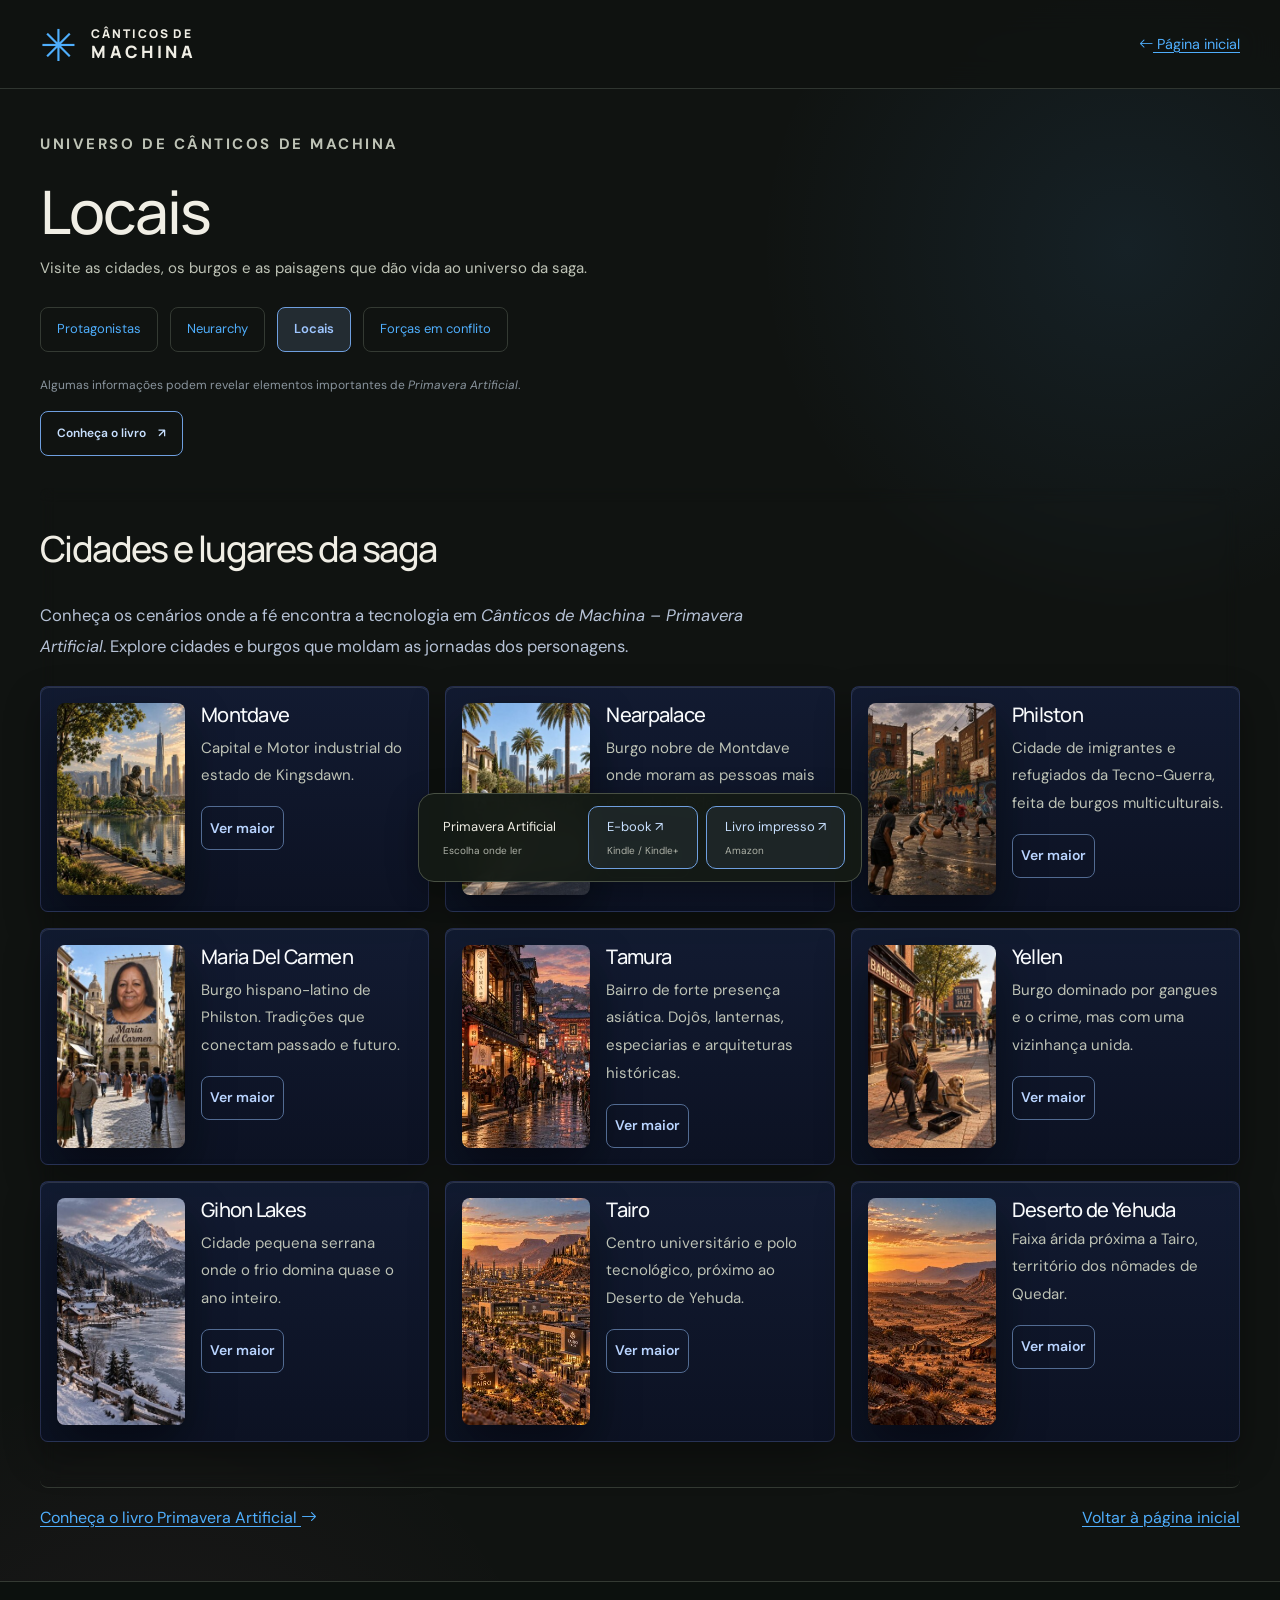
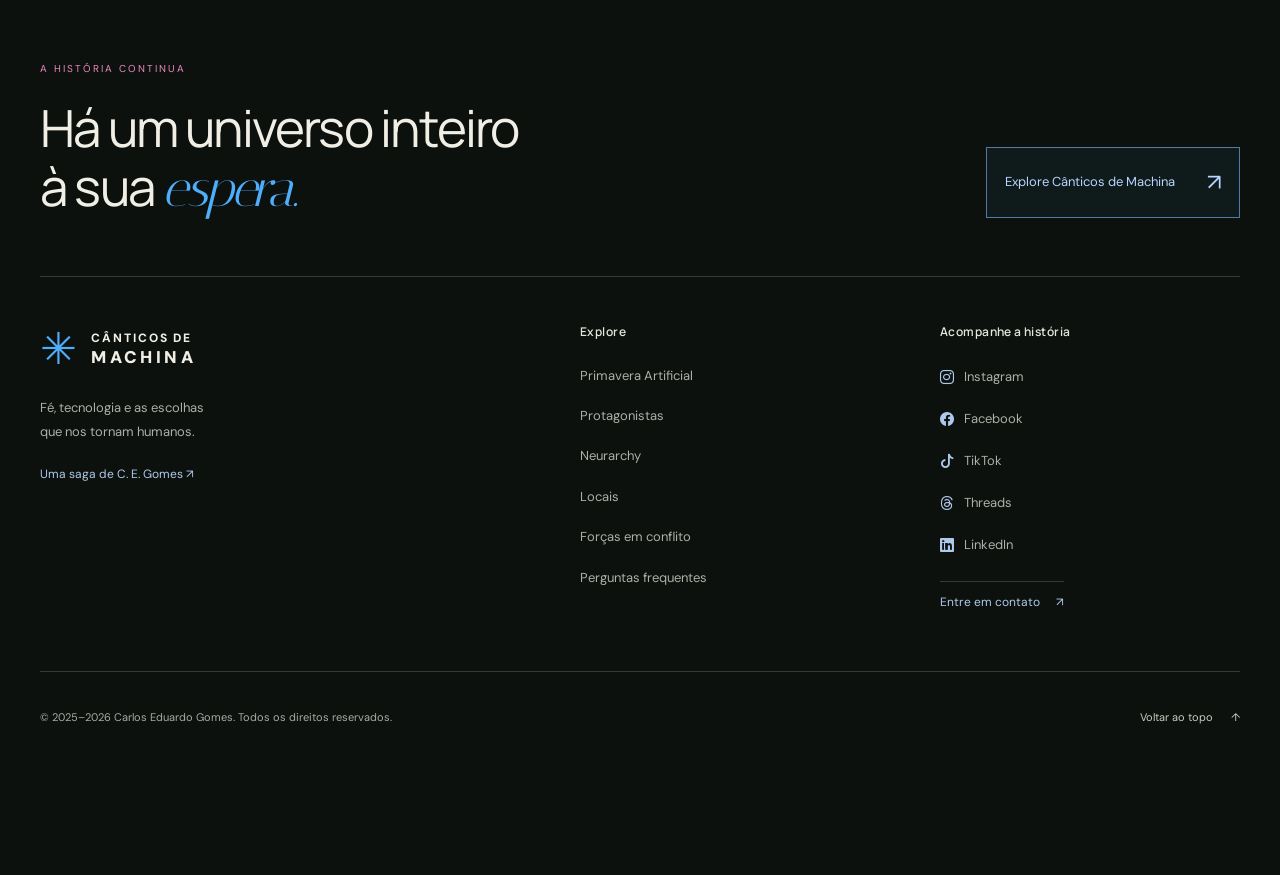
==== commit 09bc9af4: "correcao 2" ====
--- a/locais.html
+++ b/locais.html
@@ -371,7 +371,7 @@
   <nav class="reading-dock" aria-label="Comprar Primavera Artificial">
     <span>Primavera Artificial<small>Escolha onde ler</small></span>
     <div class="reading-dock-links">
-      <a href="https://www.amazon.com.br/dp/B0FL1GM5PG" target="_blank" rel="noopener"><span>E-book ↗</span><small>Kindle / K. Unlimited</small></a>
+      <a href="https://www.amazon.com.br/dp/B0FL1GM5PG" target="_blank" rel="noopener"><span>E-book ↗</span><small>Kindle / Kindle+</small></a>
       <a href="https://www.amazon.com.br/dp/6552783329" target="_blank" rel="noopener"><span>Livro impresso ↗</span><small>Amazon</small></a>
     </div>
   </nav>
--- a/css/editorial.css
+++ b/css/editorial.css
@@ -350,7 +350,7 @@
 body[data-design].conflict-page .conflict-intro h2,
 body[data-design].conflict-page .conflict-question h2 { max-width:790px; font-size:clamp(30px,4vw,52px); }
 .conflict-kicker { color:var(--rose)!important; font-size:11px!important; font-weight:700; letter-spacing:.16em; text-transform:uppercase; }
-.conflict-grid { display:grid; grid-template-columns:repeat(3,minmax(0,1fr)); gap:18px; padding:54px 0 72px; }
+.conflict-grid { display:grid; grid-template-columns:repeat(2,minmax(0,1fr)); gap:20px; padding:54px 0 72px; }
 .conflict-card { position:relative; display:flex; min-height:510px; flex-direction:column; overflow:hidden; padding:30px; border:1px solid var(--line); background:#151b16; }
 .conflict-card::before { position:absolute; inset:0; content:''; opacity:.75; pointer-events:none; }
 .conflict-card > * { position:relative; z-index:1; }
@@ -358,6 +358,9 @@
 .conflict-card p:not(.conflict-kicker) { color:#c5cac1; font-size:14px; line-height:1.75; }
 .conflict-neurarchy { background:linear-gradient(145deg,#152633,#121b19); }
 .conflict-neurarchy::before { background:radial-gradient(circle at 85% 12%,#4faefc38,transparent 37%); }
+.conflict-grid .conflict-neurarchy { grid-column:1/-1; min-height:0; padding:36px 40px; }
+.conflict-neurarchy > p:not(.conflict-kicker) { max-width:760px; }
+.conflict-neurarchy .conflict-link { align-self:flex-start; margin-top:12px; }
 .conflict-adonijah { background:linear-gradient(145deg,#24181e,#17130f); }
 .conflict-adonijah::before { background:radial-gradient(circle at 86% 12%,#ec89c13d,transparent 38%); }
 .conflict-shutdown { background:linear-gradient(145deg,#25221a,#131614); }
@@ -365,7 +368,7 @@
 .conflict-link { margin-top:auto; color:#c8e0ff!important; font-size:13px; font-weight:600; text-decoration:none; }
 .conflict-link i { margin-left:8px; transition:transform .2s ease; }
 .conflict-mark { margin-top:auto; color:#ffffff0d; font-family:'Manrope',sans-serif; font-size:110px; font-weight:800; line-height:.75; text-align:right; }
-.conflict-image-pair,.conflict-image-single { display:grid; gap:10px; width:100%; margin:22px 0 0; }
+.conflict-image-pair,.conflict-image-single { display:grid; gap:12px; width:100%; margin:24px 0 0; }
 .conflict-image-pair { grid-template-columns:repeat(2,minmax(0,1fr)); }
 .conflict-image-pair img,.conflict-image-single img { display:block; width:100%; border:1px solid #ffffff1c; object-fit:cover; object-position:center; }
 .conflict-image-pair img { aspect-ratio:2/3; }
@@ -387,6 +390,187 @@
  .conflict-card:hover { transform:translateY(-6px); border-color:#6f9fdf; box-shadow:0 18px 36px #05080648; }
  .conflict-link:hover i { transform:translateX(4px); }
 }
-@media(max-width:991px) { .conflict-grid,.conflict-voices-grid { grid-template-columns:1fr; } .conflict-grid { padding-block:38px 56px; } .conflict-voices { padding-bottom:56px; } .conflict-card { min-height:0; } }
+@media(max-width:991px) { .conflict-grid,.conflict-voices-grid { grid-template-columns:1fr; } .conflict-grid { padding-block:38px 56px; } .conflict-grid .conflict-neurarchy { grid-column:auto; padding:30px; } .conflict-voices { padding-bottom:56px; } .conflict-card { min-height:0; } }
 @media(max-width:600px) { .conflict-voices-grid .conflict-card { display:flex; } .conflict-image-single { max-width:280px; margin-top:22px; } .conflict-image-single img { height:auto; min-height:0; aspect-ratio:2/3; } }
 @media(max-width:420px) { .conflict-image-pair { grid-template-columns:1fr; } }
+
+/* Polimento visual: superfícies, ritmo e hierarquia compartilhados. */
+body[data-design] {
+  background:
+    radial-gradient(circle at 88% 10%, rgba(79, 174, 252, .09), transparent 23rem),
+    radial-gradient(circle at 12% 72%, rgba(236, 137, 193, .055), transparent 26rem),
+    var(--ink) !important;
+}
+
+body[data-design] .navbar {
+  border-bottom-color: rgba(160, 179, 160, .22);
+}
+
+body[data-design] .navbar-nav .nav-link {
+  position: relative;
+  padding-block: 10px;
+}
+
+@media (min-width: 992px) {
+  body[data-design] .navbar-nav .nav-link:not(.nav-buy)::after {
+    content: '';
+    position: absolute;
+    right: .5rem;
+    bottom: 3px;
+    left: .5rem;
+    height: 1px;
+    background: var(--copper);
+    transform: scaleX(0);
+    transform-origin: right;
+    transition: transform .2s ease;
+  }
+
+  body[data-design] .navbar-nav .nav-link:not(.nav-buy):hover::after {
+    transform: scaleX(1);
+    transform-origin: left;
+  }
+}
+
+body[data-design] .nav-buy,
+body[data-design] .editorial-button {
+  box-shadow: 0 8px 22px rgba(79, 174, 252, .12);
+}
+
+body[data-design] .nav-buy:hover {
+  border-color: var(--copper);
+  background: rgba(79, 174, 252, .09);
+}
+
+body[data-design] .hero-copy {
+  max-width: 760px;
+}
+
+body[data-design] .hero-description {
+  max-width: 48ch;
+}
+
+body[data-design] main.container > .card-custom > h2,
+body[data-design] .universe-entry h2 {
+  letter-spacing: -.045em;
+}
+
+body[data-design] .book-intro > p:first-child,
+body[data-design] .section-lead {
+  color: #dfe4dc;
+  font-size: clamp(1rem, 1.25vw, 1.12rem);
+}
+
+body[data-design] .synopsis-flow,
+body[data-design] .reading-callout {
+  background: linear-gradient(135deg, rgba(79, 174, 252, .07), rgba(255, 255, 255, .018));
+}
+
+body[data-design] .synopsis-flow {
+  border: 1px solid rgba(109, 135, 169, .25);
+  border-radius: 3px;
+}
+
+body[data-design] .universe-link,
+body[data-design] .reading-card,
+body[data-design] .review-card,
+body[data-design] .char-card {
+  position: relative;
+  overflow: hidden;
+}
+
+body[data-design] .universe-link::after,
+body[data-design] .reading-card::after,
+body[data-design] .review-card::after,
+body[data-design] .char-card::after {
+  content: '';
+  position: absolute;
+  inset: 0;
+  border-top: 1px solid rgba(255, 255, 255, .11);
+  pointer-events: none;
+}
+
+body[data-design] .universe-link {
+  background: linear-gradient(145deg, rgba(29, 39, 32, .95), rgba(18, 25, 21, .95)) !important;
+}
+
+body[data-design] .universe-link:hover {
+  background: linear-gradient(145deg, rgba(33, 49, 43, .98), rgba(18, 28, 25, .98)) !important;
+}
+
+body[data-design] .card-carousel {
+  scrollbar-width: thin;
+  scrollbar-color: rgba(79, 174, 252, .65) transparent;
+}
+
+body[data-design] .card-carousel::-webkit-scrollbar { height: 7px; }
+body[data-design] .card-carousel::-webkit-scrollbar-thumb { background: rgba(79, 174, 252, .6); border-radius: 99px; }
+
+body[data-design] .accordion-button::after { filter: invert(84%) sepia(20%) saturate(900%) hue-rotate(170deg); }
+
+body[data-design] .footer-opening {
+  background: transparent;
+}
+
+/* O painel de Agur é deliberadamente retangular, como um registro editorial. */
+body[data-design] .banner-agur,
+body[data-design] .banner-agur .agur-illustration,
+body[data-design] .banner-agur .agur-text.quote-hero {
+  border-radius: 0 !important;
+}
+
+/* Encerramento limpo: a chamada respira sem competir com uma faixa de gradiente. */
+body[data-design] .footer-opening {
+  align-items: flex-end;
+  padding: 78px 0 58px;
+}
+
+body[data-design] .footer-opening > div:first-child {
+  padding: 0;
+  border: 0;
+  background: none;
+}
+
+body[data-design] .footer-opening .footer-kicker {
+  margin-bottom: 20px;
+}
+
+body[data-design] .footer-opening .footer-explore {
+  align-self: flex-end;
+  min-width: 246px;
+  justify-content: space-between;
+  padding: 15px 18px;
+  border: 1px solid rgba(111, 159, 223, .72);
+  background: rgba(79, 174, 252, .055);
+}
+
+body[data-design] .footer-opening .footer-explore:hover {
+  background: rgba(79, 174, 252, .13);
+  border-color: var(--copper);
+}
+
+@media (max-width: 991px) {
+  body[data-design] .navbar-collapse {
+    margin-top: 14px;
+    padding: 10px 16px 14px;
+    border: 1px solid var(--line);
+    background: rgba(18, 26, 21, .96);
+  }
+
+  body[data-design] .navbar-nav .nav-link {
+    border-bottom: 1px solid rgba(255, 255, 255, .06);
+  }
+
+  body[data-design] .navbar-nav .nav-buy { border-bottom: 1px solid #77786b; }
+}
+
+@media (max-width: 767px) {
+  body[data-design] .story-hero h1 { font-size: clamp(42px, 13vw, 58px); }
+  body[data-design] .hero-actions { align-items: stretch; }
+  body[data-design] .editorial-button { justify-content: space-between; width: 100%; }
+  body[data-design] .text-link { justify-content: center; width: 100%; }
+  body[data-design] .synopsis-flow { padding: 22px 20px; }
+  body[data-design] .theme-strip { overflow: hidden; justify-content:flex-start; white-space: nowrap; }
+  body[data-design] .footer-opening { align-items: flex-start; padding: 52px 0 36px; }
+  body[data-design] .footer-opening > div:first-child { width: 100%; padding: 0; }
+  body[data-design] .footer-opening .footer-explore { align-self: flex-start; min-width: 0; }
+}
